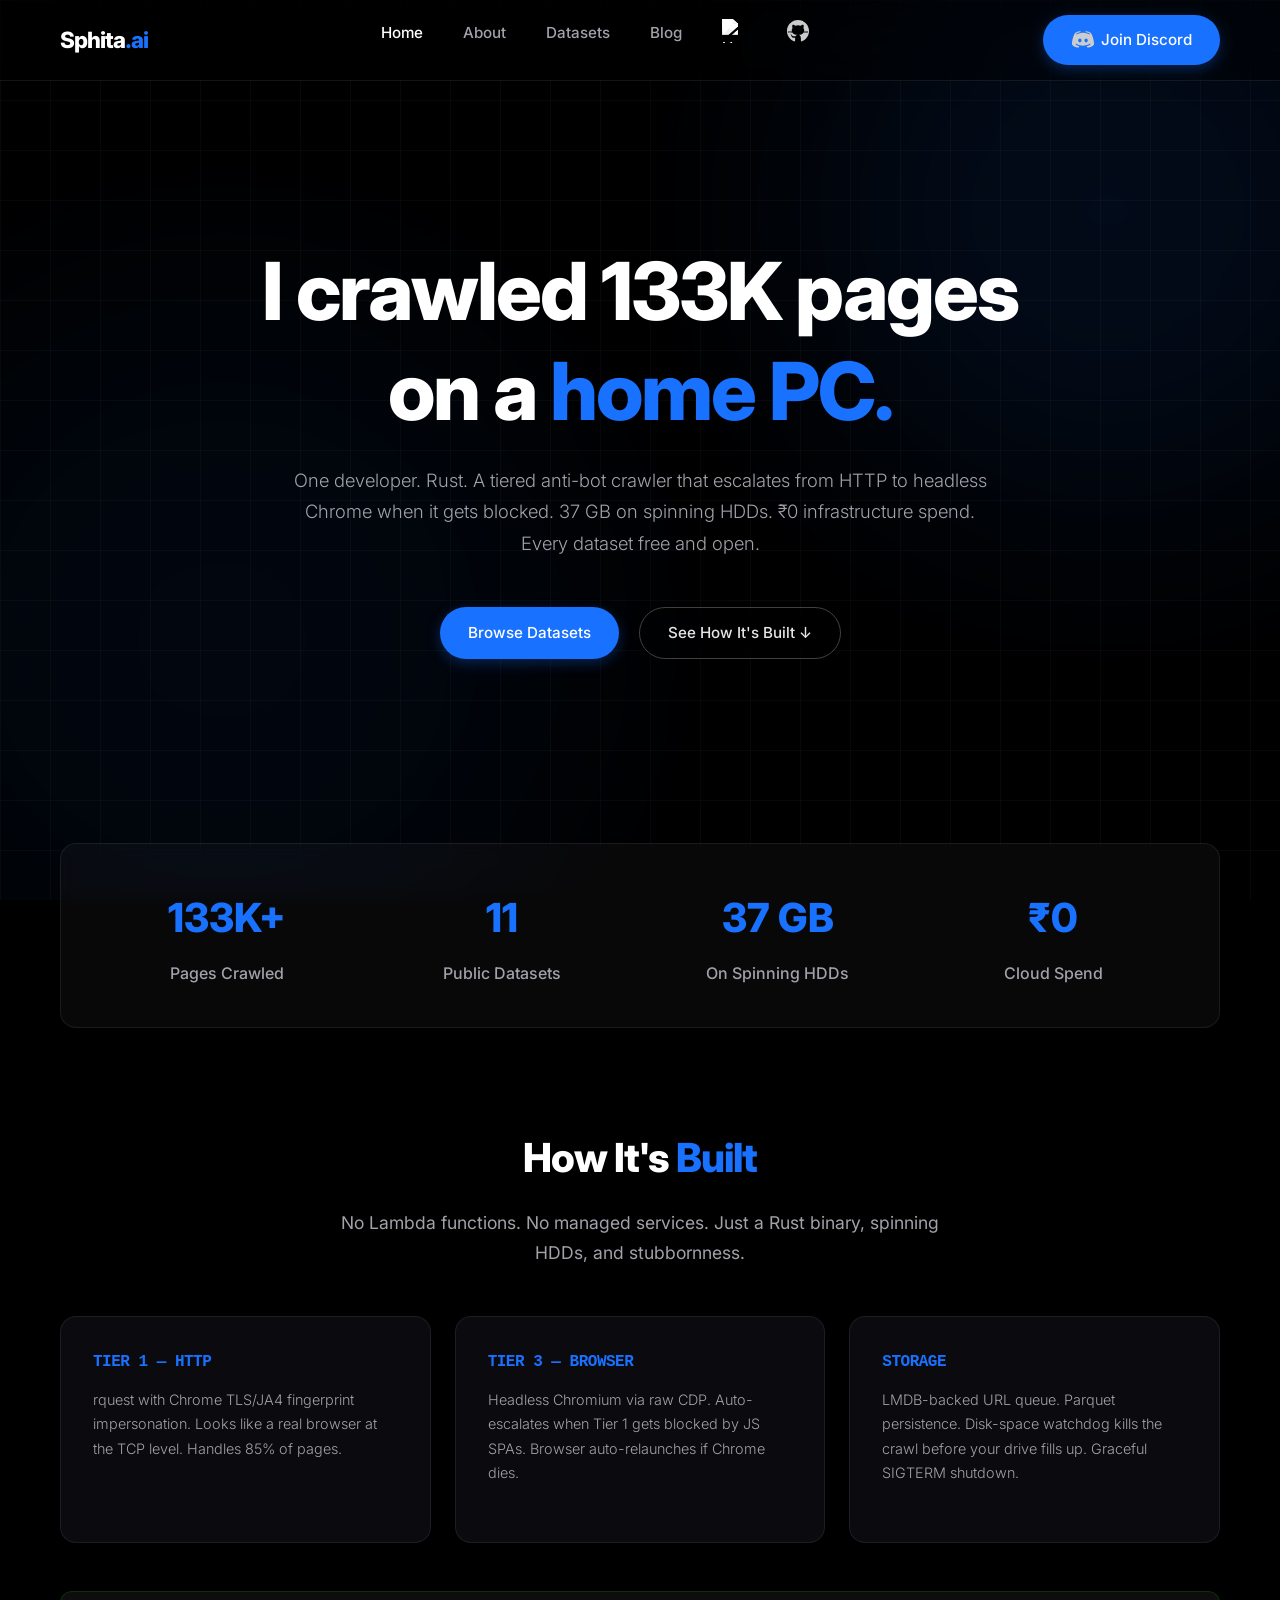
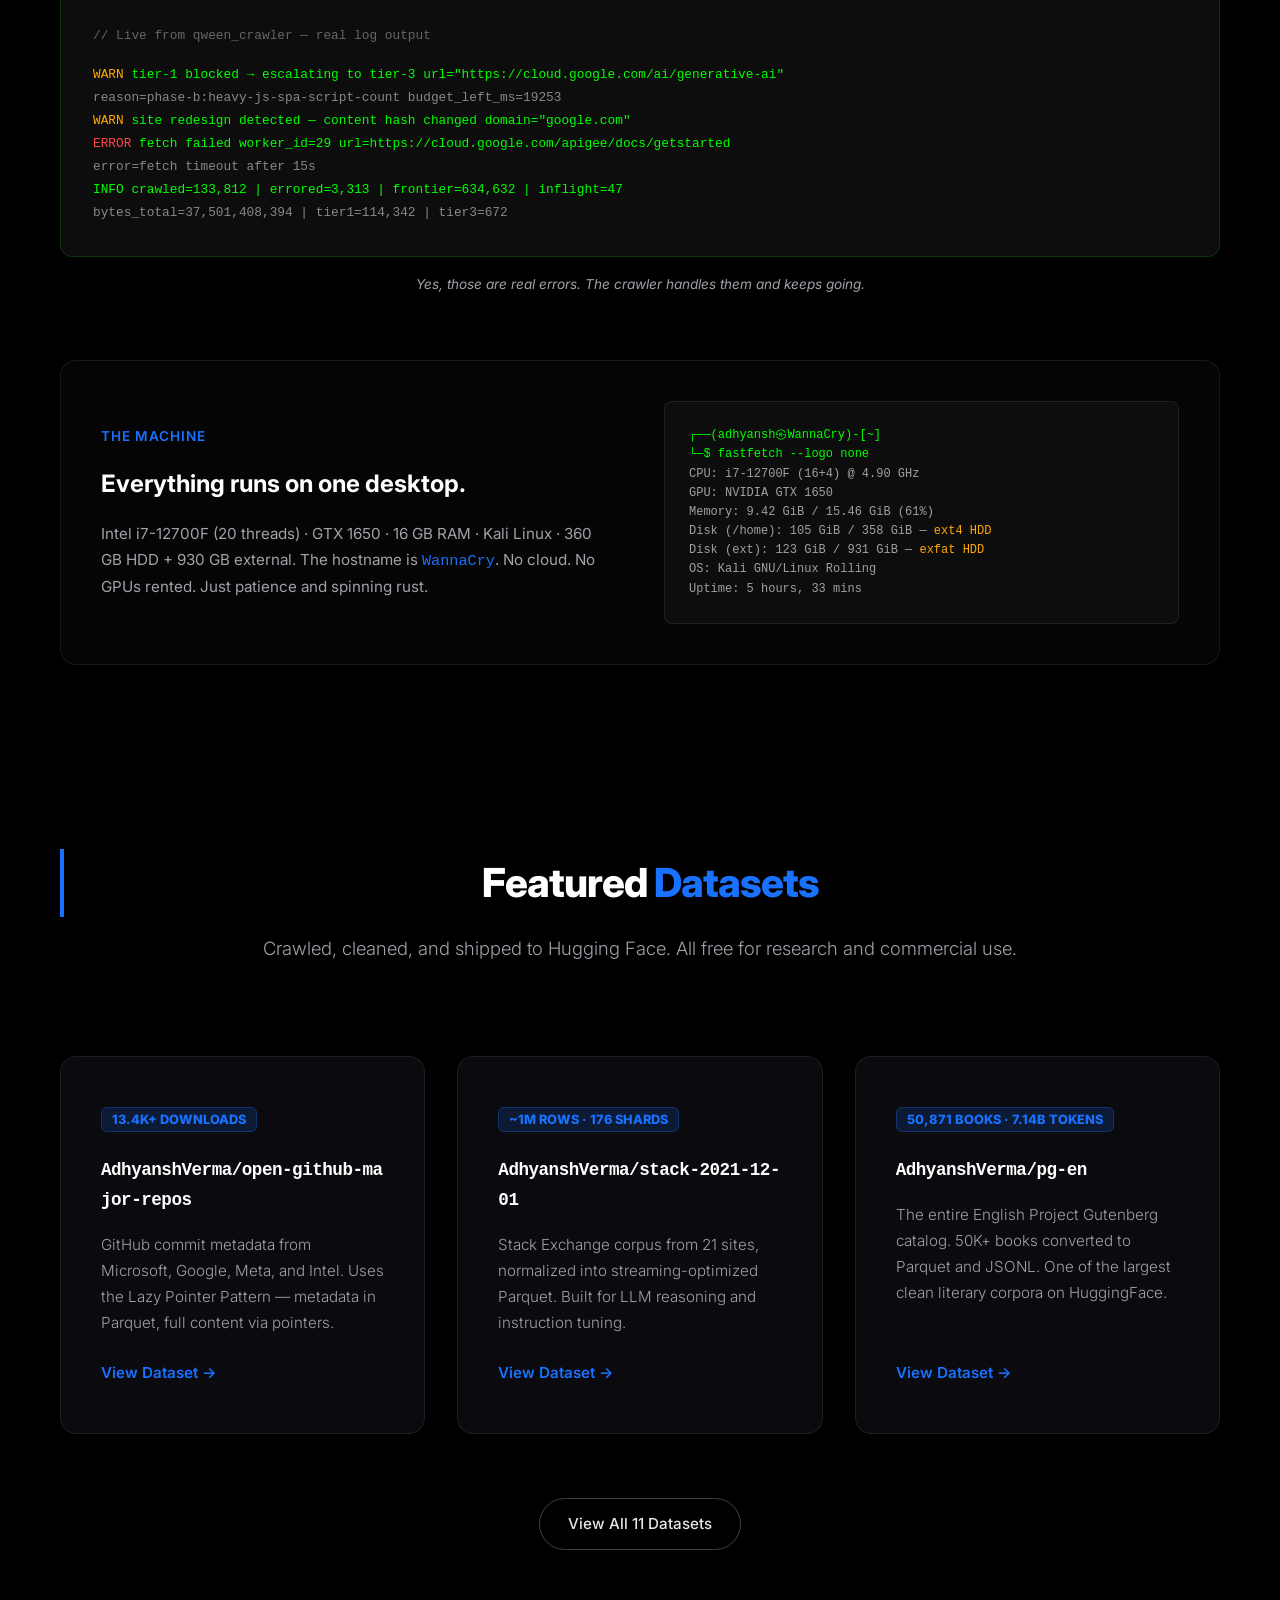
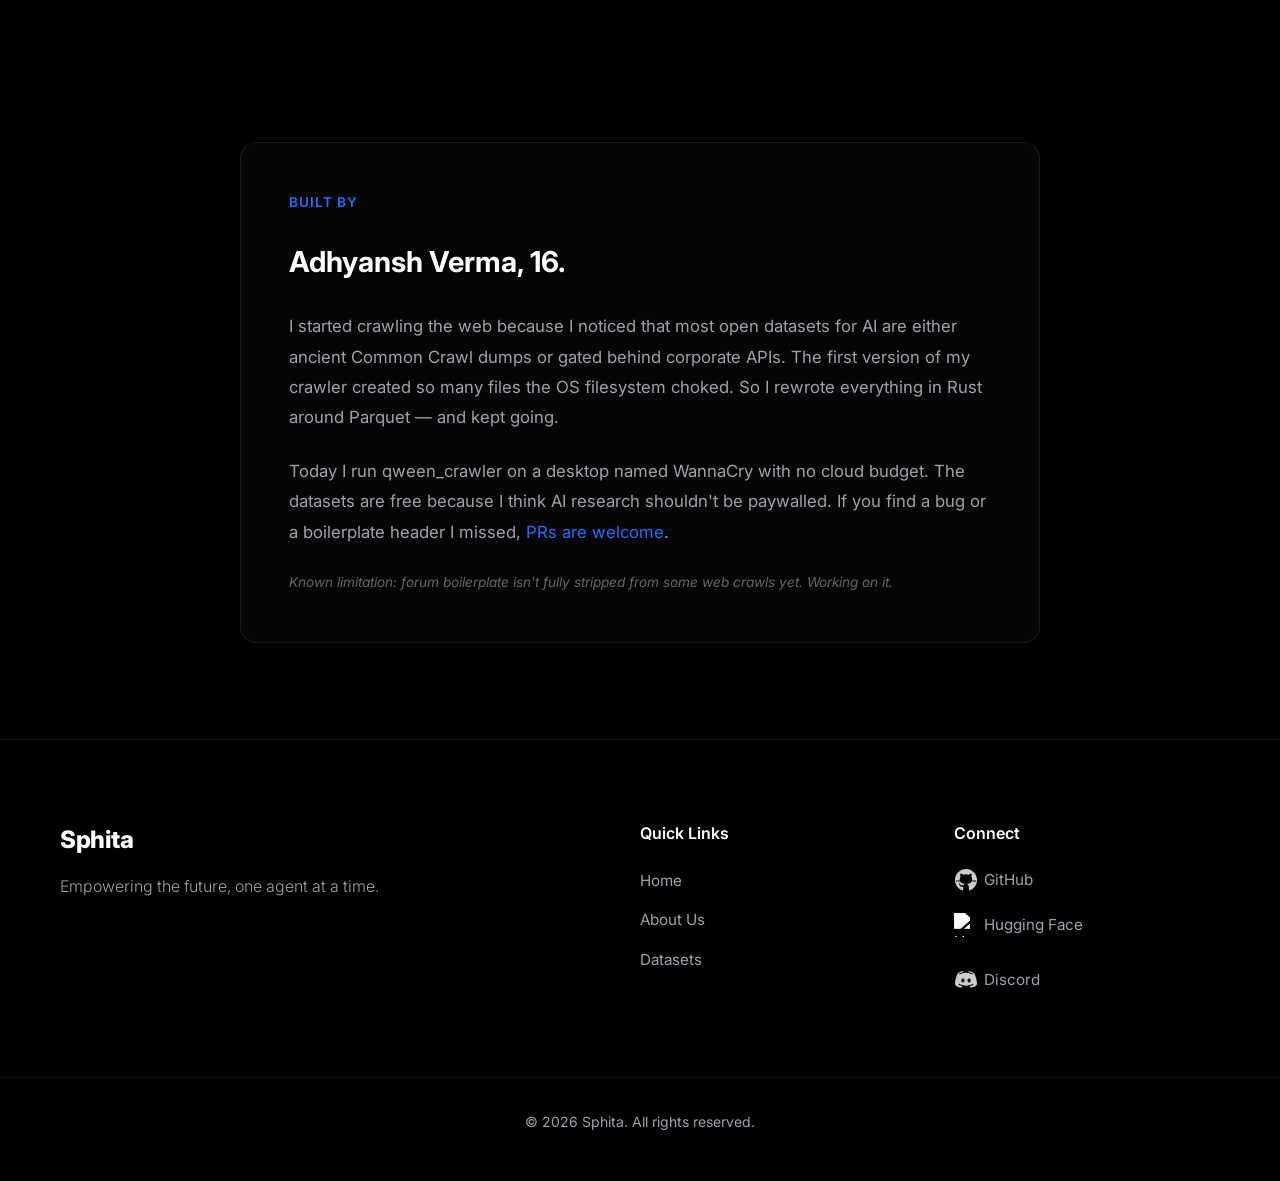
==== index.html @ 7bdb431b "feat: Complete homepage rewrite — kill AI template, add real pipeline data, founder story, and termi" ====
<!DOCTYPE html>
<html lang="en">
<head>
    <meta charset="UTF-8">
    <meta name="viewport" content="width=device-width, initial-scale=1.0">
    <meta name="description" content="Sphita AI - An open-first AI collective curating high-quality datasets and building autonomous agentic systems.">
    <meta name="keywords" content="AI, Artificial Intelligence, Datasets, Open Source, Hugging Face, Machine Learning, AI Agents">
    <meta name="author" content="Sphita">
    
    <!-- Open Graph for Discord/Social Media -->
    <meta property="og:title" content="Sphita - Develop. Collaborate. Thrive.">
    <meta property="og:description" content="Building robust datasets, advancing agentic models, and thriving through developer collaboration.">
    <meta property="og:type" content="website">
    <meta property="og:url" content="https://sphita.github.io/">
    <!-- Old OG Image removed -->

    <title>Sphita | Develop. Collaborate. Thrive.</title>
    
    <!-- Dynamic Favicon -->
    <link rel="icon" href="data:image/svg+xml,<svg xmlns='http://www.w3.org/2000/svg' viewBox='0 0 100 100'><circle cx='50' cy='50' r='50' fill='%231971ff'/></svg>">
    
    <link rel="stylesheet" href="assets/css/style.css">
    <!-- Google Fonts -->
    <link href="https://fonts.googleapis.com/css2?family=Inter:wght@300;400;500;600;800&display=swap" rel="stylesheet">

    <!-- Comprehensive SEO and Social Cards -->
    <meta property="og:site_name" content="Sphita">
    <meta property="og:image" content="https://huggingface.co/datasets/huggingface/brand-assets/resolve/main/hf-logo-pirate.png">
    <meta name="twitter:card" content="summary_large_image">
    <meta name="twitter:image" content="https://huggingface.co/datasets/huggingface/brand-assets/resolve/main/hf-logo-pirate.png">
    <meta name="google-site-verification" content="BLWjsZsz5TOhFQ-LtU9xe5u8YCHob4yf1ZEaJEGRjVI" />
    <!-- Schema.org JSON-LD -->
    <script type="application/ld+json">
    {
      "@context": "https://schema.org",
      "@type": "Organization",
      "name": "Sphita",
      "url": "https://sphita.github.io/",
      "logo": "https://huggingface.co/datasets/huggingface/brand-assets/resolve/main/hf-logo-pirate.png",
      "description": "An open-first AI collective curating high-quality datasets and building autonomous agentic systems.",
      "sameAs": [
        "https://github.com/sphita",
        "https://huggingface.co/sphita"
      ]
    }
    </script>
</head>
<body>
    <div class="bg-grid"></div>
    <div class="bg-elements">
        <div class="orb orb-1"></div>
        <div class="orb orb-2"></div>
    </div>
    
    <header class="navbar">
        <div class="container nav-container">
            <div class="logo">
                <a href="index.html">Sphita<span>.ai</span></a>
            </div>
            <nav>
                <ul class="nav-links">
                    <li><a href="index.html" class="active">Home</a></li>
                    <li><a href="about.html">About</a></li>
                    <li><a href="datasets.html">Datasets</a></li>
                    <li><a href="blogs.html">Blog</a></li>
                    <li><a href="https://huggingface.co/sphita" target="_blank" class="svg-link" title="Hugging Face"><img src="https://huggingface.co/datasets/huggingface/brand-assets/resolve/main/hf-logo-pirate.png" alt="Hugging Face" class="svg-icon icon-monochrome"></a></li>
                    <li><a href="https://github.com/sphita" target="_blank" class="svg-link" title="GitHub"><img src="assets/svgs/icons8-github.svg" alt="GitHub" class="svg-icon icon-invert"></a></li>
                </ul>
            </nav>
            <div class="nav-cta">
                <a href="https://discord.gg/mz2hBN3k8p" target="_blank" class="btn btn-primary svg-link"><img src="assets/svgs/icons8-discord.svg" alt="Discord" class="svg-icon icon-invert"> Join Discord</a>
            </div>
            <div class="mobile-menu-toggle" id="mobile-menu-toggle">
                &#9776;
            </div>
        </div>
    </header>

    <main>
        <!-- HERO — First Person, Real Claim -->
        <section class="hero">
            <div class="container hero-content">
                <h1 class="hero-title">I crawled 133K pages<br>on a <span>home PC.</span></h1>
                <p class="hero-subtitle">One developer. Rust. A tiered anti-bot crawler that escalates from HTTP to headless Chrome when it gets blocked. 37 GB on spinning HDDs. ₹0 infrastructure spend. Every dataset free and open.</p>
                <div class="hero-actions">
                    <a href="datasets.html" class="btn btn-primary">Browse Datasets</a>
                    <a href="#the-factory" class="btn btn-outline">See How It's Built ↓</a>
                </div>
            </div>
        </section>

        <!-- STATS BAR — Real, Asymmetric, Linked -->
        <section class="container" style="padding: 4rem 20px 0; position: relative; z-index: 2;">
            <div style="display: grid; grid-template-columns: repeat(auto-fit, minmax(180px, 1fr)); gap: 1.5rem; text-align: center; background: rgba(255,255,255,0.03); border: var(--glass-border); border-radius: 16px; padding: 2.5rem; backdrop-filter: blur(10px);">
                <div>
                    <h2 style="font-size: 2.5rem; color: var(--accent-blue); font-weight: 800; margin-bottom: 0.5rem;">133K+</h2>
                    <p style="color: var(--text-secondary); font-weight: 500;">Pages Crawled</p>
                </div>
                <a href="datasets.html" style="text-decoration: none;">
                    <h2 style="font-size: 2.5rem; color: var(--accent-blue); font-weight: 800; margin-bottom: 0.5rem;">11</h2>
                    <p style="color: var(--text-secondary); font-weight: 500;">Public Datasets</p>
                </a>
                <div>
                    <h2 style="font-size: 2.5rem; color: var(--accent-blue); font-weight: 800; margin-bottom: 0.5rem;">37 GB</h2>
                    <p style="color: var(--text-secondary); font-weight: 500;">On Spinning HDDs</p>
                </div>
                <div>
                    <h2 style="font-size: 2.5rem; color: var(--accent-blue); font-weight: 800; margin-bottom: 0.5rem;">₹0</h2>
                    <p style="color: var(--text-secondary); font-weight: 500;">Cloud Spend</p>
                </div>
            </div>
        </section>

        <!-- THE FACTORY — Pipeline Proof -->
        <section id="the-factory" class="container" style="padding: 6rem 20px 4rem; position: relative; z-index: 2;">
            <div style="text-align: center; margin-bottom: 3rem;">
                <h2 style="font-size: 2.5rem; font-weight: 800; letter-spacing: -1px;">How It's <span style="color: var(--accent-blue);">Built</span></h2>
                <p style="color: var(--text-secondary); font-size: 1.1rem; max-width: 600px; margin: 1rem auto 0;">No Lambda functions. No managed services. Just a Rust binary, spinning HDDs, and stubbornness.</p>
            </div>

            <!-- Architecture Cards -->
            <div style="display: grid; grid-template-columns: repeat(auto-fit, minmax(280px, 1fr)); gap: 1.5rem; margin-bottom: 3rem;">
                <div class="feature-card" style="padding: 2rem;">
                    <h3 style="color: var(--accent-blue); font-family: monospace; font-size: 1rem; margin-bottom: 0.75rem;">TIER 1 — HTTP</h3>
                    <p style="font-size: 0.9rem;">rquest with Chrome TLS/JA4 fingerprint impersonation. Looks like a real browser at the TCP level. Handles 85% of pages.</p>
                </div>
                <div class="feature-card" style="padding: 2rem;">
                    <h3 style="color: var(--accent-blue); font-family: monospace; font-size: 1rem; margin-bottom: 0.75rem;">TIER 3 — BROWSER</h3>
                    <p style="font-size: 0.9rem;">Headless Chromium via raw CDP. Auto-escalates when Tier 1 gets blocked by JS SPAs. Browser auto-relaunches if Chrome dies.</p>
                </div>
                <div class="feature-card" style="padding: 2rem;">
                    <h3 style="color: var(--accent-blue); font-family: monospace; font-size: 1rem; margin-bottom: 0.75rem;">STORAGE</h3>
                    <p style="font-size: 0.9rem;">LMDB-backed URL queue. Parquet persistence. Disk-space watchdog kills the crawl before your drive fills up. Graceful SIGTERM shutdown.</p>
                </div>
            </div>

            <!-- Real Terminal Output -->
            <div style="background: #0d0d0d; border: 1px solid rgba(0, 255, 0, 0.15); border-radius: 12px; padding: 2rem; font-family: 'Fira Code', monospace; font-size: 0.8rem; line-height: 1.8; overflow-x: auto; color: #00ff00;">
                <div style="color: #666; margin-bottom: 1rem;">// Live from qween_crawler — real log output</div>
                <div><span style="color: #ffaa00;">WARN</span>  tier-1 blocked → escalating to tier-3 url="https://cloud.google.com/ai/generative-ai"</div>
                <div style="color: #888;">       reason=phase-b:heavy-js-spa-script-count budget_left_ms=19253</div>
                <div><span style="color: #ffaa00;">WARN</span>  site redesign detected — content hash changed domain="google.com"</div>
                <div><span style="color: #ff4444;">ERROR</span> fetch failed worker_id=29 url=https://cloud.google.com/apigee/docs/getstarted</div>
                <div style="color: #888;">       error=fetch timeout after 15s</div>
                <div><span style="color: #00ff00;">INFO</span>  crawled=133,812 | errored=3,313 | frontier=634,632 | inflight=47</div>
                <div style="color: #888;">       bytes_total=37,501,408,394 | tier1=114,342 | tier3=672</div>
            </div>

            <p style="text-align: center; color: var(--text-secondary); font-size: 0.85rem; margin-top: 1rem; font-style: italic;">Yes, those are real errors. The crawler handles them and keeps going.</p>
        </section>

        <!-- THE MACHINE -->
        <section class="container" style="padding: 0 20px 4rem; position: relative; z-index: 2;">
            <div style="background: rgba(255,255,255,0.02); border: var(--glass-border); border-radius: 16px; padding: 2.5rem; display: grid; grid-template-columns: 1fr 1fr; gap: 3rem; align-items: center;">
                <div>
                    <p style="color: var(--accent-blue); font-weight: 600; font-size: 0.85rem; text-transform: uppercase; letter-spacing: 1px; margin-bottom: 1rem;">The Machine</p>
                    <h3 style="font-size: 1.5rem; margin-bottom: 1rem; font-weight: 700;">Everything runs on one desktop.</h3>
                    <p style="color: var(--text-secondary); font-size: 0.95rem; line-height: 1.7;">Intel i7-12700F (20 threads) · GTX 1650 · 16 GB RAM · Kali Linux · 360 GB HDD + 930 GB external. The hostname is <span style="color: var(--accent-blue); font-family: monospace;">WannaCry</span>. No cloud. No GPUs rented. Just patience and spinning rust.</p>
                </div>
                <div style="background: #0d0d0d; border: 1px solid rgba(255,255,255,0.08); border-radius: 8px; padding: 1.5rem; font-family: monospace; font-size: 0.75rem; line-height: 1.6; color: #a0a0a0;">
                    <div style="color: #00ff00;">┌──(adhyansh㉿WannaCry)-[~]</div>
                    <div style="color: #00ff00;">└─$ fastfetch --logo none</div>
                    <div>CPU: i7-12700F (16+4) @ 4.90 GHz</div>
                    <div>GPU: NVIDIA GTX 1650</div>
                    <div>Memory: 9.42 GiB / 15.46 GiB (61%)</div>
                    <div>Disk (/home): 105 GiB / 358 GiB — <span style="color: #ffaa00;">ext4 HDD</span></div>
                    <div>Disk (ext): 123 GiB / 931 GiB — <span style="color: #ffaa00;">exfat HDD</span></div>
                    <div>OS: Kali GNU/Linux Rolling</div>
                    <div>Uptime: 5 hours, 33 mins</div>
                </div>
            </div>
        </section>

        <!-- FEATURED DATASETS -->
        <section class="features container">
            <div class="text-block" style="max-width: 100%; margin-bottom: 2rem; grid-column: 1 / -1; text-align: center;">
                <h2 style="font-size: 2.5rem; font-weight: 800; letter-spacing: -1px; margin-bottom: 1rem;">Featured <span style="color: var(--accent-blue);">Datasets</span></h2>
                <p style="color: var(--text-secondary); font-size: 1.15rem;">Crawled, cleaned, and shipped to Hugging Face. All free for research and commercial use.</p>
            </div>
            
            <div class="feature-card">
                <div class="icon" style="margin-bottom: 1.5rem;">
                    <span style="background: rgba(25, 113, 255, 0.15); color: var(--accent-blue); padding: 4px 10px; border-radius: 6px; font-size: 0.8rem; font-weight: 800; border: 1px solid rgba(25, 113, 255, 0.3);">13.4K+ DOWNLOADS</span>
                </div>
                <h3 style="font-family: monospace; font-size: 1.1rem; word-break: break-all;">AdhyanshVerma/open-github-major-repos</h3>
                <p style="font-size: 0.95rem;">GitHub commit metadata from Microsoft, Google, Meta, and Intel. Uses the Lazy Pointer Pattern — metadata in Parquet, full content via pointers.</p>
                <a href="dataset.html?id=AdhyanshVerma/open-github-major-repos" class="card-link">View Dataset &rarr;</a>
            </div>
            
            <div class="feature-card">
                <div class="icon" style="margin-bottom: 1.5rem;">
                    <span style="background: rgba(25, 113, 255, 0.15); color: var(--accent-blue); padding: 4px 10px; border-radius: 6px; font-size: 0.8rem; font-weight: 800; border: 1px solid rgba(25, 113, 255, 0.3);">~1M ROWS · 176 SHARDS</span>
                </div>
                <h3 style="font-family: monospace; font-size: 1.1rem; word-break: break-all;">AdhyanshVerma/stack-2021-12-01</h3>
                <p style="font-size: 0.95rem;">Stack Exchange corpus from 21 sites, normalized into streaming-optimized Parquet. Built for LLM reasoning and instruction tuning.</p>
                <a href="dataset.html?id=AdhyanshVerma/stack-2021-12-01" class="card-link">View Dataset &rarr;</a>
            </div>
            
            <div class="feature-card">
                <div class="icon" style="margin-bottom: 1.5rem;">
                    <span style="background: rgba(25, 113, 255, 0.15); color: var(--accent-blue); padding: 4px 10px; border-radius: 6px; font-size: 0.8rem; font-weight: 800; border: 1px solid rgba(25, 113, 255, 0.3);">50,871 BOOKS · 7.14B TOKENS</span>
                </div>
                <h3 style="font-family: monospace; font-size: 1.1rem; word-break: break-all;">AdhyanshVerma/pg-en</h3>
                <p style="font-size: 0.95rem;">The entire English Project Gutenberg catalog. 50K+ books converted to Parquet and JSONL. One of the largest clean literary corpora on HuggingFace.</p>
                <a href="dataset.html?id=AdhyanshVerma/pg-en" class="card-link">View Dataset &rarr;</a>
            </div>
            
            <div style="grid-column: 1 / -1; text-align: center; margin-top: 2rem;">
                <a href="datasets.html" class="btn btn-outline">View All 11 Datasets</a>
            </div>
        </section>

        <!-- BUILT BY — The Founder -->
        <section class="container" style="padding: 4rem 20px 6rem; position: relative; z-index: 2;">
            <div style="background: rgba(255,255,255,0.02); border: var(--glass-border); border-radius: 16px; padding: 3rem; max-width: 800px; margin: 0 auto;">
                <p style="color: var(--accent-blue); font-weight: 600; font-size: 0.85rem; text-transform: uppercase; letter-spacing: 1px; margin-bottom: 1.5rem;">Built by</p>
                <h3 style="font-size: 1.8rem; margin-bottom: 1.5rem; font-weight: 700;">Adhyansh Verma, 16.</h3>
                <p style="color: var(--text-secondary); font-size: 1.05rem; line-height: 1.8; margin-bottom: 1.5rem;">I started crawling the web because I noticed that most open datasets for AI are either ancient Common Crawl dumps or gated behind corporate APIs. The first version of my crawler created so many files the OS filesystem choked. So I rewrote everything in Rust around Parquet — and kept going.</p>
                <p style="color: var(--text-secondary); font-size: 1.05rem; line-height: 1.8; margin-bottom: 1.5rem;">Today I run qween_crawler on a desktop named WannaCry with no cloud budget. The datasets are free because I think AI research shouldn't be paywalled. If you find a bug or a boilerplate header I missed, <a href="https://github.com/sphita" style="color: var(--accent-blue);">PRs are welcome</a>.</p>
                <p style="color: #666; font-size: 0.85rem; font-style: italic;">Known limitation: forum boilerplate isn't fully stripped from some web crawls yet. Working on it.</p>
            </div>
        </section>

    </main>

    <footer>
        <div class="container footer-content">
            <div class="footer-brand">
                <h3>Sphita</h3>
                <p>Empowering the future, one agent at a time.</p>
            </div>
            <div class="footer-links">
                <h4>Quick Links</h4>
                <ul>
                    <li><a href="index.html">Home</a></li>
                    <li><a href="about.html">About Us</a></li>
                    <li><a href="https://huggingface.co/sphita">Datasets</a></li>
                </ul>
            </div>
            <div class="footer-links">
                <h4>Connect</h4>
                <ul>
                    <li><a href="https://github.com/sphita" class="svg-link"><img src="assets/svgs/icons8-github.svg" alt="GitHub" class="svg-icon icon-invert"> GitHub</a></li>
                    <li><a href="https://huggingface.co/sphita" class="svg-link"><img src="https://huggingface.co/datasets/huggingface/brand-assets/resolve/main/hf-logo-pirate.png" alt="Hugging Face" class="svg-icon icon-monochrome"> Hugging Face</a></li>
                    <li><a href="https://discord.gg/mz2hBN3k8p" class="svg-link"><img src="assets/svgs/icons8-discord.svg" alt="Discord" class="svg-icon icon-invert"> Discord</a></li>
                </ul>
            </div>
        </div>
        <div class="footer-bottom">
            <p>&copy; <span id="year">2026</span> Sphita. All rights reserved.</p>
        </div>
    </footer>

    <script src="assets/js/script.js"></script>
</body>
</html>
---- assets/css/style.css ----
:root {
    --bg-dark: #000000;
    --bg-card: #0a0a0f;
    --bg-glass: rgba(255, 255, 255, 0.02);
    --bg-glass-hover: rgba(255, 255, 255, 0.05);
    --text-primary: #ffffff;
    --text-secondary: #a1a1aa;
    --accent-blue: #1971ff;
    --border-color: rgba(255, 255, 255, 0.06);
    --glass-border: 1px solid rgba(255, 255, 255, 0.08);
}

* {
    margin: 0;
    padding: 0;
    box-sizing: border-box;
}

html {
    scroll-behavior: smooth;
}

body {
    font-family: 'Inter', -apple-system, sans-serif;
    background-color: var(--bg-dark);
    color: var(--text-primary);
    line-height: 1.7;
    overflow-x: hidden;
    -webkit-font-smoothing: antialiased;
}

a {
    text-decoration: none;
    color: inherit;
}

ul {
    list-style: none;
}

.container {
    max-width: 1200px;
    margin: 0 auto;
    padding: 0 20px;
}

/* Ambient Background Effects */
.bg-grid {
    position: fixed;
    top: 0;
    left: 0;
    width: 100vw;
    height: 100vh;
    z-index: -2;
    background-image: 
        linear-gradient(rgba(255, 255, 255, 0.03) 1px, transparent 1px),
        linear-gradient(90deg, rgba(255, 255, 255, 0.03) 1px, transparent 1px);
    background-size: 50px 50px;
    pointer-events: none;
}

.bg-elements {
    position: fixed;
    top: 0;
    left: 0;
    width: 100vw;
    height: 100vh;
    z-index: -1;
    overflow: hidden;
    pointer-events: none;
}

.orb {
    position: absolute;
    border-radius: 50%;
    filter: blur(120px);
    opacity: 0.4;
    animation: float 10s ease-in-out infinite alternate;
}

/* Asymmetric Orbs */
.orb-1 {
    top: -10%;
    right: -10%;
    width: 600px;
    height: 600px;
    background: rgba(25, 113, 255, 0.25);
}

.orb-2 {
    bottom: -10%;
    left: -10%;
    width: 700px;
    height: 700px;
    background: rgba(25, 113, 255, 0.15);
    animation-delay: -5s;
}

@keyframes float {
    0% { transform: translate(0, 0); }
    100% { transform: translate(40px, 60px); }
}

/* Navbar - Glassmorphism */
.navbar {
    border-bottom: var(--glass-border);
    background: rgba(0, 0, 0, 0.4);
    backdrop-filter: blur(24px);
    -webkit-backdrop-filter: blur(24px);
    position: sticky;
    top: 0;
    z-index: 100;
    transition: all 0.3s ease;
}

.nav-container {
    display: flex;
    justify-content: space-between;
    align-items: center;
    height: 80px;
}

.logo a {
    font-size: 1.4rem;
    font-weight: 800;
    letter-spacing: -1px;
}

.logo span {
    color: var(--accent-blue);
}

.nav-links {
    display: flex;
    gap: 2.5rem;
}

.nav-links a {
    font-size: 0.95rem;
    color: var(--text-secondary);
    transition: color 0.2s ease;
    font-weight: 500;
}

.nav-links a:hover, .nav-links a.active {
    color: var(--text-primary);
}

.mobile-menu-toggle {
    display: none;
    font-size: 1.5rem;
    cursor: pointer;
}

/* Buttons */
.btn {
    display: inline-flex;
    align-items: center;
    justify-content: center;
    padding: 0.75rem 1.75rem;
    border-radius: 999px; /* Pill shape */
    font-weight: 500;
    font-size: 0.95rem;
    transition: all 0.3s cubic-bezier(0.4, 0, 0.2, 1);
    cursor: pointer;
}

.btn-sm {
    padding: 0.5rem 1.25rem;
    font-size: 0.85rem;
}

.btn-primary {
    background: var(--accent-blue);
    color: white;
    border: none;
    box-shadow: 0 4px 14px 0 rgba(25, 113, 255, 0.3);
}

.btn-primary:hover {
    transform: translateY(-2px);
    box-shadow: 0 6px 20px 0 rgba(25, 113, 255, 0.5);
}

.btn-outline {
    background: transparent;
    border: 1px solid rgba(255, 255, 255, 0.25); /* More visible border */
    color: rgba(255, 255, 255, 0.9);
    backdrop-filter: blur(10px);
}

.btn-outline:hover {
    background: rgba(255, 255, 255, 0.08);
    border-color: rgba(255, 255, 255, 0.4);
    color: #ffffff;
}

/* Hero Section */
.hero {
    position: relative;
    padding: 160px 0 120px;
    text-align: center;
    z-index: 2;
}

.hero-content {
    max-width: 850px;
    margin: 0 auto;
}

.hero-title {
    font-size: 5rem;
    font-weight: 800;
    line-height: 1.25; /* Loosened line height */
    margin-bottom: 1.5rem;
    letter-spacing: -2px;
}

.hero-title span {
    color: var(--accent-blue);
}

.hero-subtitle {
    font-size: 1.15rem; /* Dropped size slightly */
    color: var(--text-secondary);
    margin-bottom: 3rem;
    max-width: 700px; /* Widened slightly */
    margin-left: auto;
    margin-right: auto;
    font-weight: 300;
}

.hero-actions {
    display: flex;
    justify-content: center;
    gap: 1.25rem;
}

/* Features - Glass Cards */
.features {
    display: grid;
    grid-template-columns: repeat(auto-fit, minmax(320px, 1fr));
    gap: 2rem;
    padding: 4rem 20px 8rem 20px;
    position: relative;
    z-index: 2;
}

.feature-card {
    background: var(--bg-card); /* Slightly lighter than page bg */
    border: var(--glass-border);
    backdrop-filter: blur(20px);
    -webkit-backdrop-filter: blur(20px);
    border-radius: 16px;
    padding: 3rem 2.5rem;
    display: flex;
    flex-direction: column;
    transition: transform 0.3s ease, border-color 0.3s ease, box-shadow 0.3s ease;
}

.feature-card:hover {
    transform: translateY(-8px);
    border-color: rgba(25, 113, 255, 0.5);
    box-shadow: 0 12px 40px rgba(25, 113, 255, 0.15); /* Brighten on hover */
}

.feature-icon {
    width: 48px;
    height: 48px;
    margin-bottom: 1.5rem; /* Re-added margin here since it's the container */
    transition: transform 0.4s cubic-bezier(0.34, 1.56, 0.64, 1), filter 0.4s ease;
}

.feature-card:hover .feature-icon:not(.lock-open):not(.lock-closed) {
    transform: scale(1.15) translateY(-5px);
    filter: drop-shadow(0 4px 12px rgba(25, 113, 255, 0.6));
}

.feature-card h3 {
    font-size: 1.35rem;
    margin-bottom: 1rem;
    font-weight: 600;
    letter-spacing: -0.5px;
}

.feature-card p {
    color: var(--text-secondary);
    font-size: 1rem;
    font-weight: 300;
    flex-grow: 1; /* Pushes card-link down */
    margin-bottom: 1.5rem;
}

.card-link {
    color: var(--accent-blue);
    font-weight: 600;
    font-size: 0.95rem;
    display: inline-flex;
    align-items: center;
    transition: color 0.2s ease, transform 0.2s ease;
    align-self: flex-start;
}

.card-link:hover {
    color: #ffffff;
    transform: translateX(4px);
}

/* Page Content (About) */
.page-content {
    padding: 120px 0 80px;
    position: relative;
    z-index: 2;
}

.page-title {
    font-size: 4rem;
    margin-bottom: 2.5rem;
    font-weight: 800;
    letter-spacing: -1.5px;
}

.page-title span {
    color: var(--accent-blue);
}

.text-block {
    max-width: 800px;
}

.text-block h2 {
    border-left: 4px solid var(--accent-blue);
    padding-left: 1rem;
    margin: 3.5rem 0 1.5rem;
    font-size: 1.75rem;
    font-weight: 600;
    letter-spacing: -0.5px;
}

.text-block p {
    color: var(--text-secondary);
    margin-bottom: 1.75rem;
    font-size: 1.15rem;
    font-weight: 300;
}

.leadership-card {
    background: var(--bg-card);
    border: var(--glass-border);
    backdrop-filter: blur(20px);
    -webkit-backdrop-filter: blur(20px);
    border-radius: 16px;
    padding: 2.5rem;
    margin-top: 2.5rem;
    display: grid;
    grid-template-columns: 80px 1fr;
    gap: 2rem;
    align-items: start;
    width: 100%;
}

.avatar-initials {
    width: 80px;
    height: 80px;
    border-radius: 50%;
    background: linear-gradient(135deg, var(--accent-blue), #8b5cf6);
    display: flex;
    align-items: center;
    justify-content: center;
    font-size: 2rem;
    font-weight: 800;
    color: white;
    box-shadow: 0 8px 24px rgba(25, 113, 255, 0.4);
}

.leadership-bio h3 {
    font-size: 1.75rem;
    margin-bottom: 0.25rem;
    font-weight: 600;
    letter-spacing: -0.5px;
}

.leadership-bio .role-title {
    color: var(--accent-blue);
    font-weight: 500;
    font-size: 1rem;
    margin-bottom: 1.5rem;
}

.social-links {
    margin-top: 1.5rem;
    display: flex;
    gap: 1rem;
    flex-wrap: wrap;
}

/* Footer */
footer {
    border-top: var(--glass-border);
    padding: 5rem 0 3rem;
    background: rgba(0, 0, 0, 0.4);
    backdrop-filter: blur(20px);
    position: relative;
    z-index: 2;
}

.footer-content {
    display: grid;
    grid-template-columns: 2fr 1fr 1fr;
    gap: 3rem;
    margin-bottom: 4rem;
}

.footer-brand h3 {
    font-size: 1.5rem;
    font-weight: 800;
    letter-spacing: -0.5px;
}

.footer-brand p {
    color: var(--text-secondary);
    margin-top: 0.75rem;
    font-weight: 300;
}

.footer-links h4 {
    margin-bottom: 1.25rem;
    font-weight: 600;
}

.footer-links ul li {
    margin-bottom: 0.75rem;
}

.footer-links a {
    color: var(--text-secondary);
    transition: color 0.2s ease;
    font-size: 0.95rem;
}

.footer-links a:hover {
    color: var(--text-primary);
}

.footer-bottom {
    text-align: center;
    color: var(--text-secondary);
    font-size: 0.875rem;
    padding-top: 2rem;
    border-top: var(--glass-border);
}

/* Responsive */
@media (max-width: 768px) {
    .nav-links, .nav-cta {
        display: none;
    }
    .mobile-menu-toggle {
        display: block;
    }
    .hero-title {
        font-size: 3.5rem;
    }
    .hero-actions {
        flex-direction: column;
        padding: 0 20px;
    }
    .btn {
        width: 100%;
    }
    .leadership-card {
        grid-template-columns: 1fr;
        text-align: center;
    }
    .avatar-initials {
        margin: 0 auto;
    }
    .social-links {
        justify-content: center;
    }
    .footer-content {
        grid-template-columns: 1fr;
    }
    .nav-links.active {
        display: flex;
        flex-direction: column;
        position: absolute;
        top: 80px;
        left: 0;
        width: 100%;
        background: rgba(0, 0, 0, 0.95);
        backdrop-filter: blur(24px);
        padding: 2rem;
        border-bottom: var(--glass-border);
    }
}

/* SVG Animations (From svg-animations SKILL) */
.svg-link {
    display: inline-flex;
    align-items: center;
    gap: 6px;
}

.svg-icon {
    width: 24px;
    height: 24px;
    transition: transform 0.3s cubic-bezier(0.42, 0, 0.58, 1);
}

.icon-invert {
    filter: invert(0.8);
}

/* Turn colored icons monochrome */
.icon-monochrome {
    filter: grayscale(1) brightness(1.5) contrast(1.2);
}

.svg-link:hover .svg-icon {
    animation: svg-pulse 1.5s ease-in-out infinite;
}

@keyframes svg-pulse {
    0%, 100% { 
        transform: scale(1); 
        filter: drop-shadow(0 0 2px rgba(25, 113, 255, 0.4)); 
    }
    50% { 
        transform: scale(1.15); 
        filter: drop-shadow(0 0 8px rgba(25, 113, 255, 0.8)); 
    }
}
.icon-invert.svg-link:hover .svg-icon,
.svg-link:hover .icon-invert {
    animation: svg-pulse-invert 1.5s ease-in-out infinite;
}

@keyframes svg-pulse-invert {
    0%, 100% { 
        transform: scale(1); 
        filter: invert(0.8) drop-shadow(0 0 2px rgba(25, 113, 255, 0.4)); 
    }
    50% { 
        transform: scale(1.15); 
        filter: invert(0.8) drop-shadow(0 0 8px rgba(25, 113, 255, 0.8)); 
    }
}
.icon-monochrome.svg-link:hover .svg-icon,
.svg-link:hover .icon-monochrome {
    animation: svg-pulse-monochrome 1.5s ease-in-out infinite;
}

@keyframes svg-pulse-monochrome {
    0%, 100% { 
        transform: scale(1); 
        filter: grayscale(1) brightness(1.5) contrast(1.2) drop-shadow(0 0 2px rgba(25, 113, 255, 0.4)); 
    }
    50% { 
        transform: scale(1.15); 
        filter: grayscale(1) brightness(1.5) contrast(1.2) drop-shadow(0 0 8px rgba(25, 113, 255, 0.8)); 
    }
}

/* Dataset Page specific styles */
.dataset-card {
    padding: 2rem;
}
.dataset-card h3 {
    font-size: 1.25rem;
    margin-bottom: 0.5rem;
}
.dataset-stats {
    display: flex;
    gap: 1rem;
    margin-bottom: 1rem;
    font-size: 0.85rem;
    color: var(--accent-blue);
    font-weight: 600;
}
.dataset-stats span {
    display: inline-flex;
    align-items: center;
    gap: 4px;
}
.dataset-card .card-link {
    margin-top: 1rem;
}

/* Blog Specific Styles */
.blog-card {
    padding: 2rem;
}
.blog-date {
    color: var(--accent-blue);
    font-size: 0.85rem;
    font-weight: 600;
    margin-bottom: 0.5rem;
    display: block;
}
.blog-title {
    font-size: 1.5rem;
    margin-bottom: 1rem;
    letter-spacing: -0.5px;
}

/* Markdown Prose Styling */
.prose {
    max-width: 800px;
    margin: 0 auto;
    color: var(--text-secondary);
    font-size: 1.15rem;
    line-height: 1.8;
}
.prose h1, .prose h2, .prose h3 {
    color: var(--text-primary);
    margin-top: 2.5rem;
    margin-bottom: 1rem;
    font-weight: 600;
    letter-spacing: -0.5px;
}
.prose h1 { font-size: 2.25rem; }
.prose h2 { font-size: 1.75rem; border-bottom: 1px solid var(--border-color); padding-bottom: 0.5rem;}
.prose h3 { font-size: 1.35rem; }
.prose p {
    margin-bottom: 1.5rem;
}
.prose a {
    color: var(--accent-blue);
    text-decoration: none;
    transition: color 0.2s;
}
.prose a:hover {
    text-decoration: underline;
    color: #fff;
}
.prose ul, .prose ol {
    margin-bottom: 1.5rem;
    padding-left: 1.5rem;
}
.prose li {
    margin-bottom: 0.5rem;
}
.prose code {
    background: rgba(255, 255, 255, 0.1);
    padding: 0.2rem 0.4rem;
    border-radius: 4px;
    font-family: monospace;
    font-size: 0.9em;
}
.prose pre {
    background: #0a0a0f;
    padding: 1.5rem;
    border-radius: 12px;
    overflow-x: auto;
    margin-bottom: 1.5rem;
    border: var(--glass-border);
}
.prose pre code {
    background: transparent;
    padding: 0;
    border-radius: 0;
}
.prose blockquote {
    border-left: 4px solid var(--accent-blue);
    padding-left: 1.5rem;
    margin-left: 0;
    margin-right: 0;
    font-style: italic;
    color: var(--text-primary);
}

/* Premium Markdown Rendering for Datasets and Blogs */
.prose {
    font-size: 1.05rem;
    line-height: 1.7;
    color: #e2e8f0;
}
.prose h1, .prose h2, .prose h3 {
    margin-top: 2.5rem;
    margin-bottom: 1rem;
    color: #ffffff;
    font-weight: 700;
}
.prose h1 { font-size: 2.2rem; }
.prose h2 { font-size: 1.8rem; border-bottom: 1px solid rgba(255,255,255,0.1); padding-bottom: 0.5rem; }
.prose h3 { font-size: 1.4rem; }
.prose p { margin-bottom: 1.25rem; }
.prose a { color: var(--accent-blue); text-decoration: none; transition: 0.2s; }
.prose a:hover { text-decoration: underline; text-shadow: 0 0 8px rgba(25, 113, 255, 0.4); }
.prose ul, .prose ol { margin-bottom: 1.5rem; padding-left: 1.5rem; }
.prose li { margin-bottom: 0.5rem; }
.prose pre {
    background: rgba(0,0,0,0.6);
    padding: 1.25rem;
    border-radius: 8px;
    overflow-x: auto;
    border: 1px solid rgba(255,255,255,0.1);
    margin: 1.5rem 0;
}
.prose code {
    font-family: 'Courier New', Courier, monospace;
    background: rgba(255,255,255,0.1);
    padding: 3px 6px;
    border-radius: 4px;
    font-size: 0.9em;
}
.prose pre code { background: none; padding: 0; font-size: 0.85em; }
.prose table {
    width: 100%;
    border-collapse: collapse;
    margin: 2rem 0;
    font-size: 0.95rem;
}
.prose th, .prose td {
    border: 1px solid rgba(255,255,255,0.1);
    padding: 1rem;
    text-align: left;
}
.prose th { background: rgba(255,255,255,0.05); font-weight: 600; color: #fff; }
.prose blockquote {
    border-left: 4px solid var(--accent-blue);
    padding-left: 1rem;
    color: #94a3b8;
    font-style: italic;
    margin: 1.5rem 0;
    background: rgba(255,255,255,0.02);
    padding: 1rem;
    border-radius: 0 8px 8px 0;
}
.prose img {
    max-width: 100%;
    border-radius: 8px;
    border: 1px solid rgba(255,255,255,0.1);
}
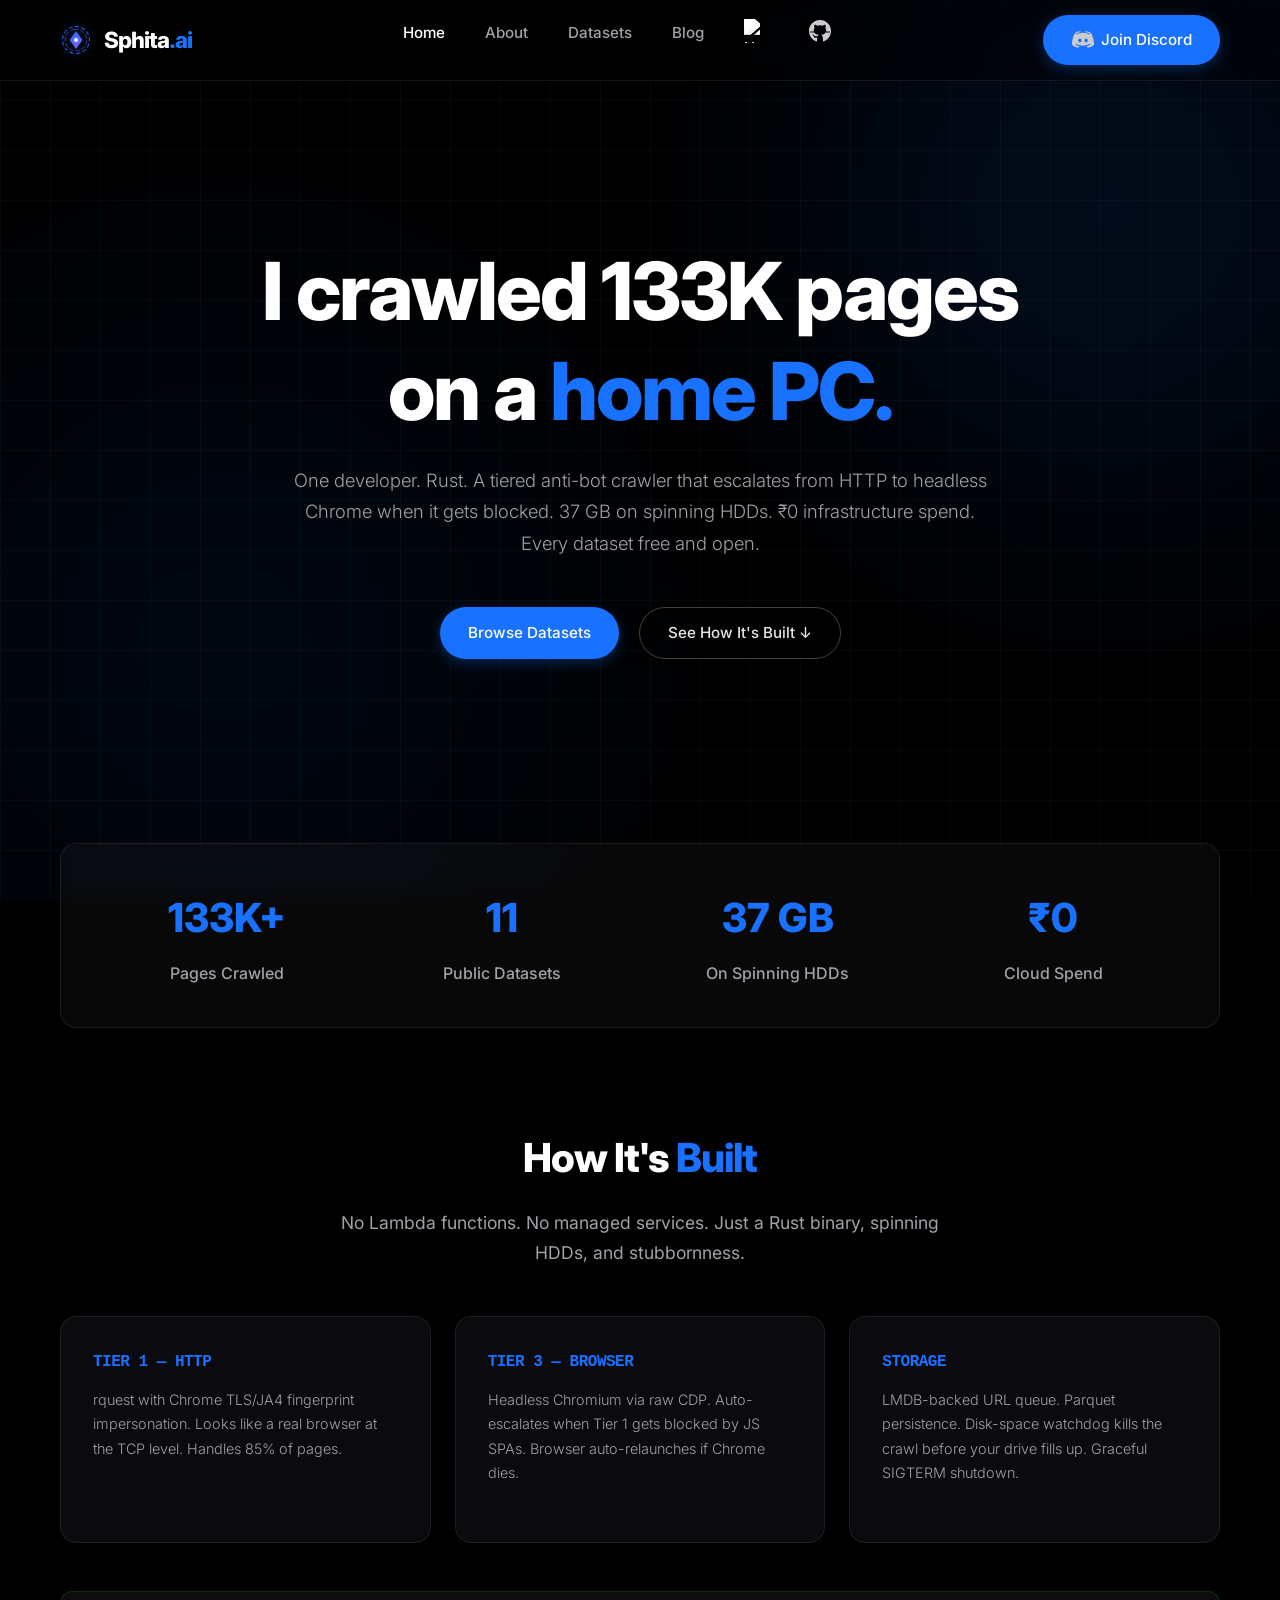
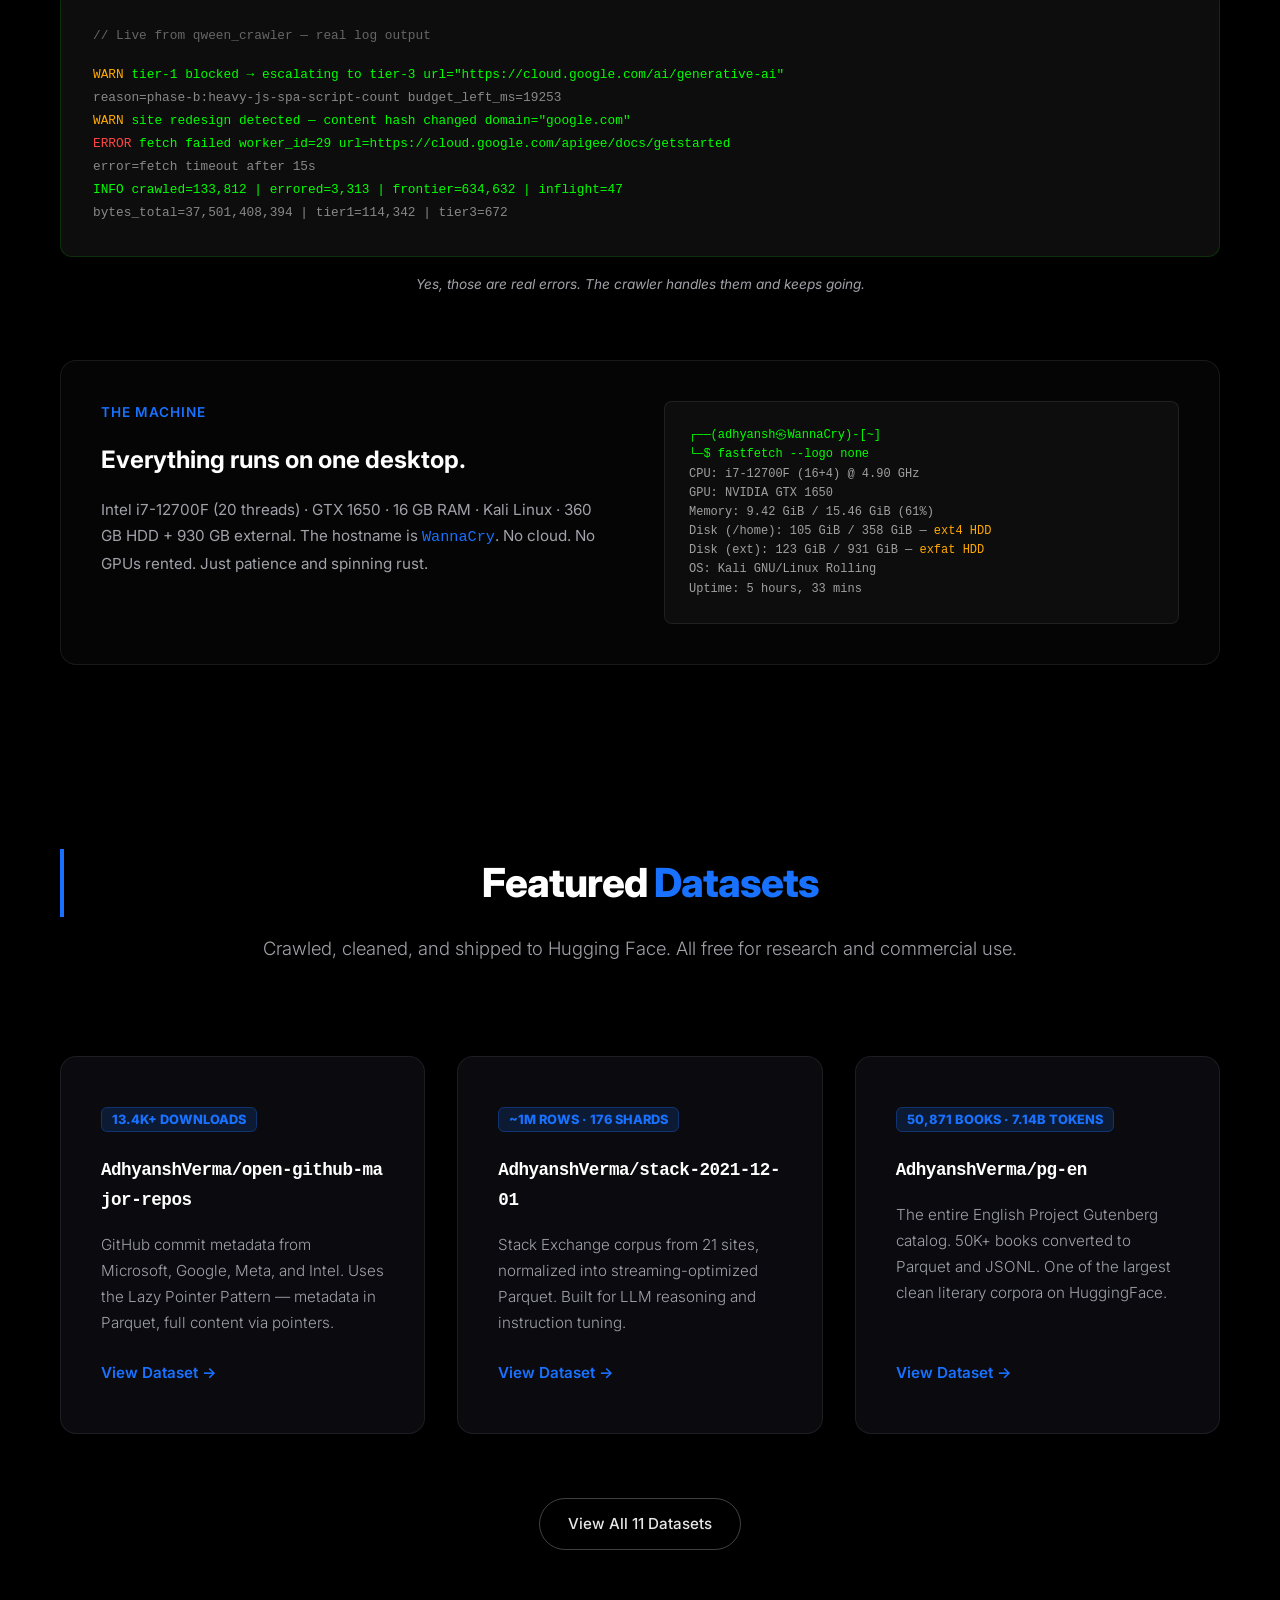
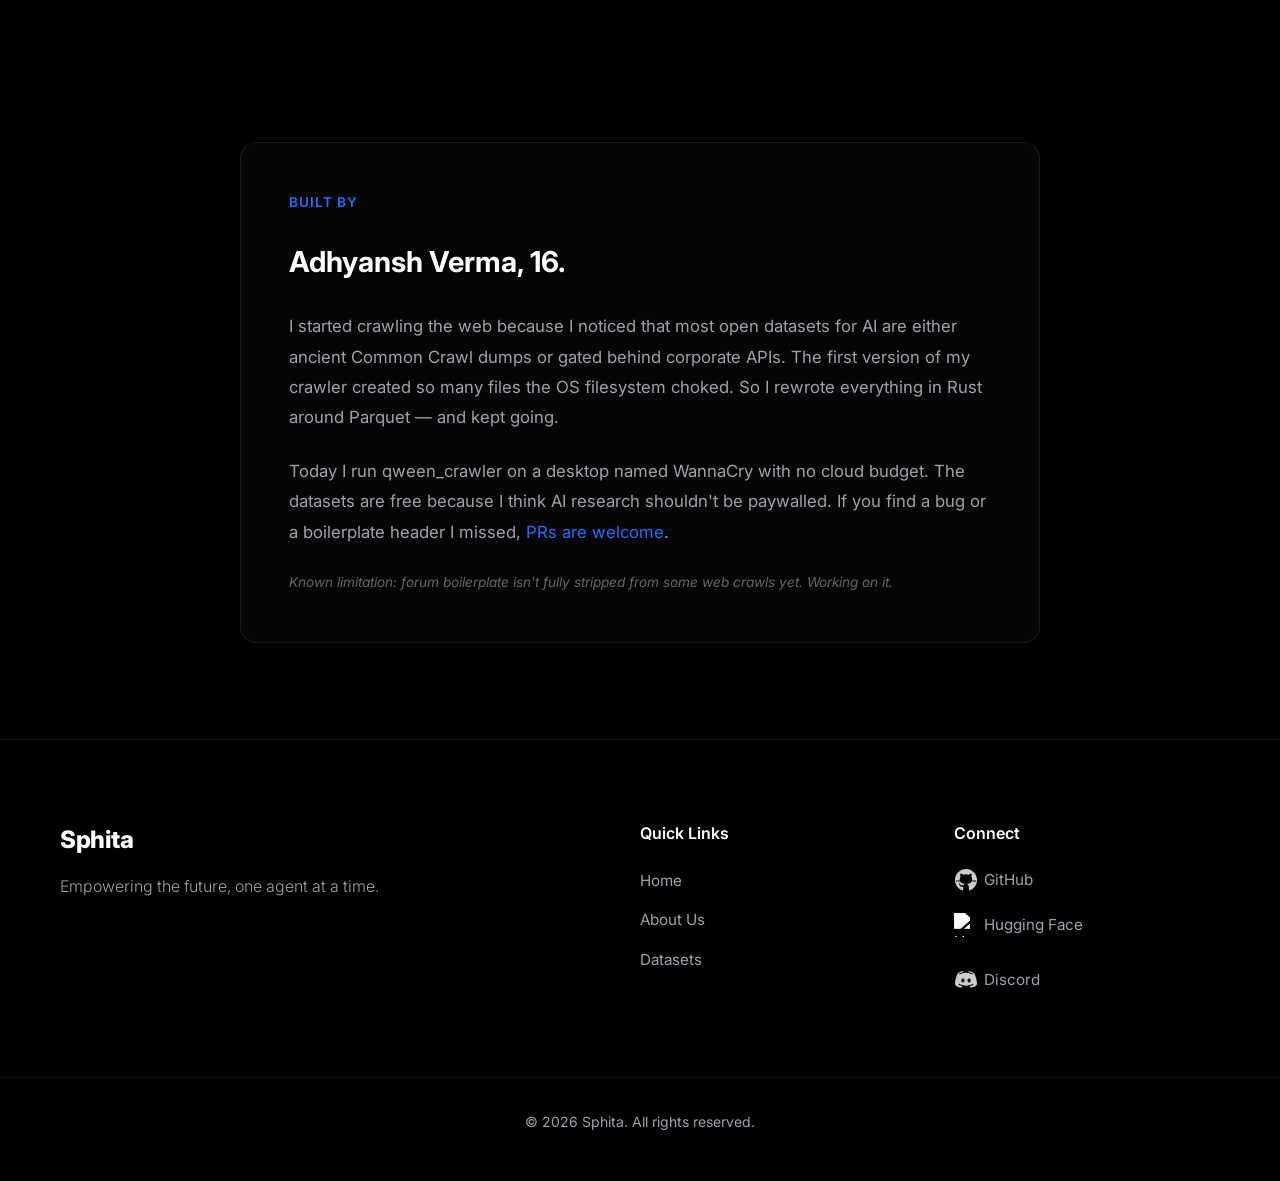
==== commit 0a262a43: "feat: Add custom animated SVG logo, update UI styling, and publish Qween Crawler architecture blog p" ====
--- a/index.html
+++ b/index.html
@@ -17,7 +17,7 @@
     <title>Sphita | Develop. Collaborate. Thrive.</title>
     
     <!-- Dynamic Favicon -->
-    <link rel="icon" href="data:image/svg+xml,<svg xmlns='http://www.w3.org/2000/svg' viewBox='0 0 100 100'><circle cx='50' cy='50' r='50' fill='%231971ff'/></svg>">
+    <link rel="icon" href="assets/svgs/sphita-logo.svg">
     
     <link rel="stylesheet" href="assets/css/style.css">
     <!-- Google Fonts -->
@@ -55,7 +55,7 @@
     <header class="navbar">
         <div class="container nav-container">
             <div class="logo">
-                <a href="index.html">Sphita<span>.ai</span></a>
+                <a href="index.html"><img src="assets/svgs/sphita-logo.svg" alt="Sphita Logo" class="site-logo">Sphita<span>.ai</span></a>
             </div>
             <nav>
                 <ul class="nav-links">
@@ -151,7 +151,7 @@
 
         <!-- THE MACHINE -->
         <section class="container" style="padding: 0 20px 4rem; position: relative; z-index: 2;">
-            <div style="background: rgba(255,255,255,0.02); border: var(--glass-border); border-radius: 16px; padding: 2.5rem; display: grid; grid-template-columns: 1fr 1fr; gap: 3rem; align-items: center;">
+            <div style="background: rgba(255,255,255,0.02); border: var(--glass-border); border-radius: 16px; padding: 2.5rem; display: grid; grid-template-columns: 1fr 1fr; gap: 3rem;" class="machine-grid align-items: center;">
                 <div>
                     <p style="color: var(--accent-blue); font-weight: 600; font-size: 0.85rem; text-transform: uppercase; letter-spacing: 1px; margin-bottom: 1rem;">The Machine</p>
                     <h3 style="font-size: 1.5rem; margin-bottom: 1rem; font-weight: 700;">Everything runs on one desktop.</h3>
--- a/assets/css/style.css
+++ b/assets/css/style.css
@@ -567,8 +567,9 @@
     padding: 2rem;
 }
 .dataset-card h3 {
-    font-size: 1.25rem;
-    margin-bottom: 0.5rem;
+    font-size: 1.15rem;
+    margin-bottom: 0.75rem;
+    font-weight: 600;
 }
 .dataset-stats {
     display: flex;
@@ -599,137 +600,150 @@
     display: block;
 }
 .blog-title {
-    font-size: 1.5rem;
+    font-size: 1.4rem;
     margin-bottom: 1rem;
     letter-spacing: -0.5px;
 }
 
-/* Markdown Prose Styling */
+/* ──────────────────────────────────────────────────────────────
+   Markdown Prose (Unified — no duplicates)
+   ────────────────────────────────────────────────────────────── */
 .prose {
     max-width: 800px;
     margin: 0 auto;
-    color: var(--text-secondary);
-    font-size: 1.15rem;
+    font-size: 1.05rem;
     line-height: 1.8;
+    color: #c8d0da;
 }
 .prose h1, .prose h2, .prose h3 {
-    color: var(--text-primary);
+    color: #ffffff;
     margin-top: 2.5rem;
     margin-bottom: 1rem;
-    font-weight: 600;
+    font-weight: 700;
     letter-spacing: -0.5px;
 }
-.prose h1 { font-size: 2.25rem; }
-.prose h2 { font-size: 1.75rem; border-bottom: 1px solid var(--border-color); padding-bottom: 0.5rem;}
-.prose h3 { font-size: 1.35rem; }
-.prose p {
-    margin-bottom: 1.5rem;
-}
-.prose a {
-    color: var(--accent-blue);
-    text-decoration: none;
-    transition: color 0.2s;
-}
-.prose a:hover {
-    text-decoration: underline;
-    color: #fff;
-}
-.prose ul, .prose ol {
-    margin-bottom: 1.5rem;
-    padding-left: 1.5rem;
-}
-.prose li {
-    margin-bottom: 0.5rem;
-}
-.prose code {
-    background: rgba(255, 255, 255, 0.1);
-    padding: 0.2rem 0.4rem;
-    border-radius: 4px;
-    font-family: monospace;
-    font-size: 0.9em;
-}
-.prose pre {
-    background: #0a0a0f;
-    padding: 1.5rem;
-    border-radius: 12px;
-    overflow-x: auto;
-    margin-bottom: 1.5rem;
-    border: var(--glass-border);
-}
-.prose pre code {
-    background: transparent;
-    padding: 0;
-    border-radius: 0;
-}
-.prose blockquote {
-    border-left: 4px solid var(--accent-blue);
-    padding-left: 1.5rem;
-    margin-left: 0;
-    margin-right: 0;
-    font-style: italic;
-    color: var(--text-primary);
-}
-
-/* Premium Markdown Rendering for Datasets and Blogs */
-.prose {
-    font-size: 1.05rem;
-    line-height: 1.7;
-    color: #e2e8f0;
-}
-.prose h1, .prose h2, .prose h3 {
-    margin-top: 2.5rem;
-    margin-bottom: 1rem;
-    color: #ffffff;
-    font-weight: 700;
-}
 .prose h1 { font-size: 2.2rem; }
-.prose h2 { font-size: 1.8rem; border-bottom: 1px solid rgba(255,255,255,0.1); padding-bottom: 0.5rem; }
-.prose h3 { font-size: 1.4rem; }
+.prose h2 { font-size: 1.7rem; border-bottom: 1px solid rgba(255,255,255,0.08); padding-bottom: 0.5rem; }
+.prose h3 { font-size: 1.3rem; }
 .prose p { margin-bottom: 1.25rem; }
+.prose strong { color: #fff; }
 .prose a { color: var(--accent-blue); text-decoration: none; transition: 0.2s; }
-.prose a:hover { text-decoration: underline; text-shadow: 0 0 8px rgba(25, 113, 255, 0.4); }
+.prose a:hover { text-decoration: underline; }
 .prose ul, .prose ol { margin-bottom: 1.5rem; padding-left: 1.5rem; }
 .prose li { margin-bottom: 0.5rem; }
 .prose pre {
-    background: rgba(0,0,0,0.6);
+    background: #0a0a0f;
     padding: 1.25rem;
-    border-radius: 8px;
+    border-radius: 10px;
     overflow-x: auto;
-    border: 1px solid rgba(255,255,255,0.1);
+    border: 1px solid rgba(255,255,255,0.06);
     margin: 1.5rem 0;
+    font-size: 0.85rem;
 }
 .prose code {
-    font-family: 'Courier New', Courier, monospace;
-    background: rgba(255,255,255,0.1);
+    font-family: 'Fira Code', 'Courier New', monospace;
+    background: rgba(255,255,255,0.08);
     padding: 3px 6px;
     border-radius: 4px;
-    font-size: 0.9em;
+    font-size: 0.88em;
 }
 .prose pre code { background: none; padding: 0; font-size: 0.85em; }
 .prose table {
     width: 100%;
     border-collapse: collapse;
     margin: 2rem 0;
-    font-size: 0.95rem;
+    font-size: 0.92rem;
 }
 .prose th, .prose td {
-    border: 1px solid rgba(255,255,255,0.1);
-    padding: 1rem;
+    border: 1px solid rgba(255,255,255,0.08);
+    padding: 0.85rem 1rem;
     text-align: left;
 }
-.prose th { background: rgba(255,255,255,0.05); font-weight: 600; color: #fff; }
+.prose th { background: rgba(255,255,255,0.04); font-weight: 600; color: #fff; }
 .prose blockquote {
-    border-left: 4px solid var(--accent-blue);
-    padding-left: 1rem;
+    border-left: 3px solid var(--accent-blue);
+    padding: 1rem 1rem 1rem 1.25rem;
+    margin: 1.5rem 0;
+    background: rgba(25, 113, 255, 0.04);
+    border-radius: 0 8px 8px 0;
     color: #94a3b8;
     font-style: italic;
-    margin: 1.5rem 0;
-    background: rgba(255,255,255,0.02);
-    padding: 1rem;
-    border-radius: 0 8px 8px 0;
 }
 .prose img {
     max-width: 100%;
     border-radius: 8px;
-    border: 1px solid rgba(255,255,255,0.1);
-}
+    border: 1px solid rgba(255,255,255,0.08);
+    margin: 1rem 0;
+}
+
+/* ──────────────────────────────────────────────────────────────
+   Terminal Block
+   ────────────────────────────────────────────────────────────── */
+.terminal-block {
+    background: #0d0d0d;
+    border: 1px solid rgba(0, 255, 0, 0.12);
+    border-radius: 12px;
+    padding: 1.75rem;
+    font-family: 'Fira Code', monospace;
+    font-size: 0.78rem;
+    line-height: 1.8;
+    overflow-x: auto;
+    color: #00ff00;
+    position: relative;
+}
+.terminal-block::before {
+    content: '●  ●  ●';
+    display: block;
+    color: #444;
+    font-size: 0.65rem;
+    letter-spacing: 2px;
+    margin-bottom: 1rem;
+    padding-bottom: 0.75rem;
+    border-bottom: 1px solid rgba(255,255,255,0.05);
+}
+
+/* ──────────────────────────────────────────────────────────────
+   Extended Responsive
+   ────────────────────────────────────────────────────────────── */
+@media (max-width: 900px) {
+    /* Machine section — stack vertically */
+    .machine-grid {
+        grid-template-columns: 1fr !important;
+    }
+}
+
+@media (max-width: 768px) {
+    .hero-title {
+        font-size: 2.8rem;
+    }
+    .hero-subtitle {
+        font-size: 1rem;
+    }
+    .page-title {
+        font-size: 2.5rem;
+    }
+    .features {
+        grid-template-columns: 1fr;
+    }
+}
+
+@media (max-width: 480px) {
+    .hero-title {
+        font-size: 2rem;
+    }
+    .container {
+        padding: 0 16px;
+    }
+}
+
+/* Site Logo */
+.site-logo {
+    width: 32px;
+    height: 32px;
+    margin-right: 12px;
+    filter: drop-shadow(0 0 8px rgba(25, 113, 255, 0.4));
+}
+.logo a {
+    display: flex;
+    align-items: center;
+}
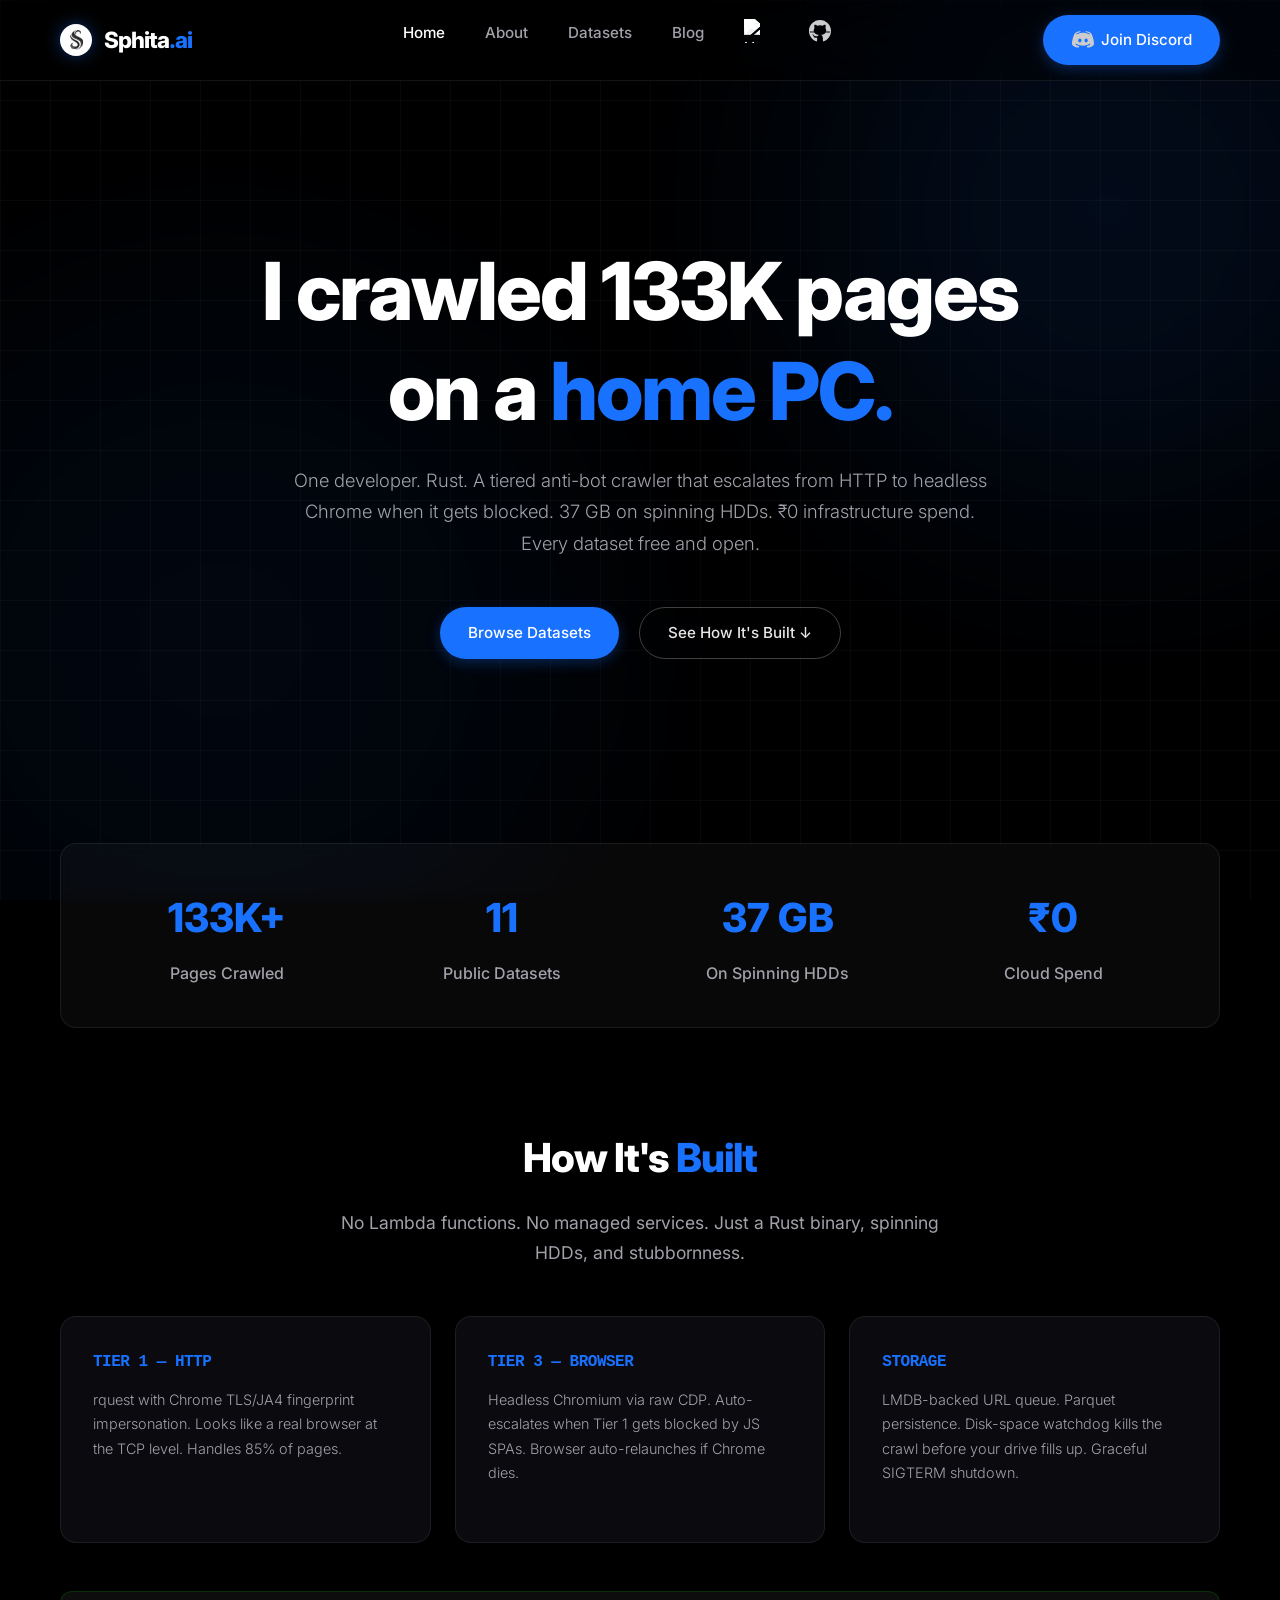
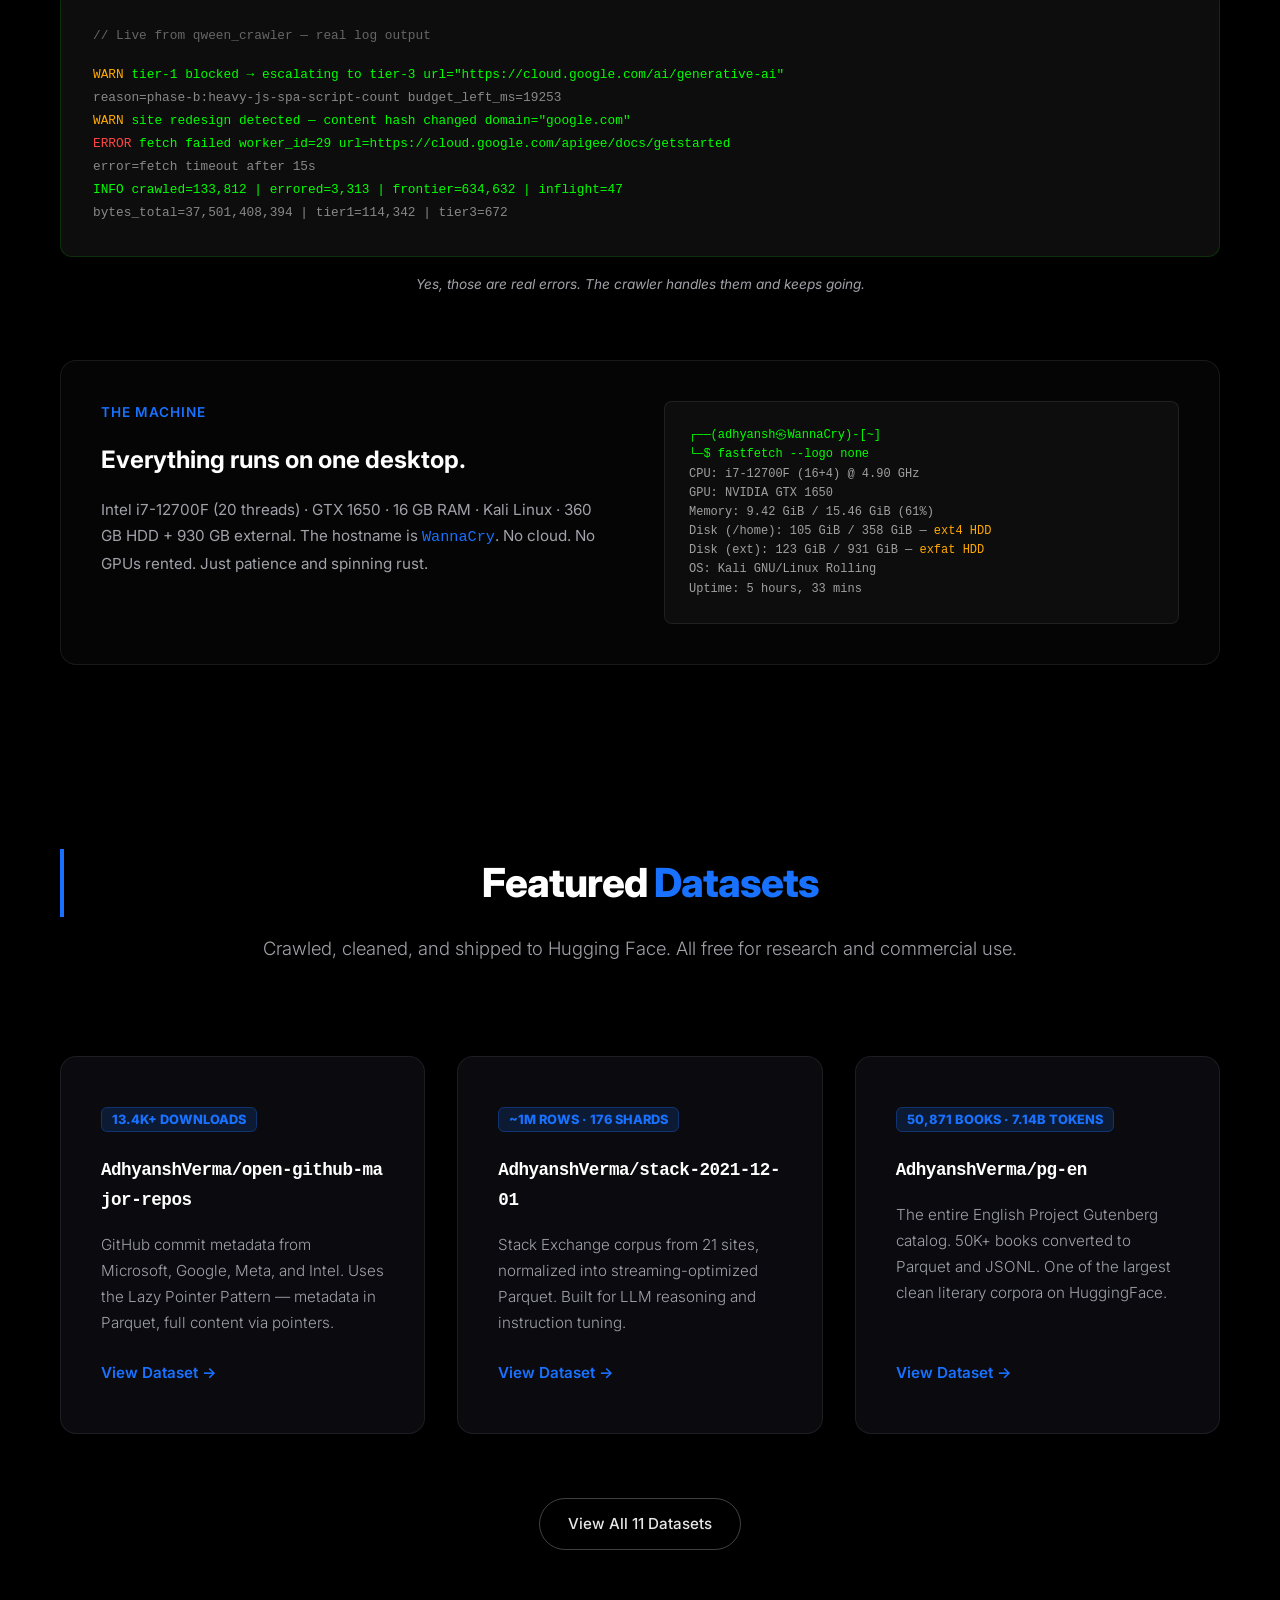
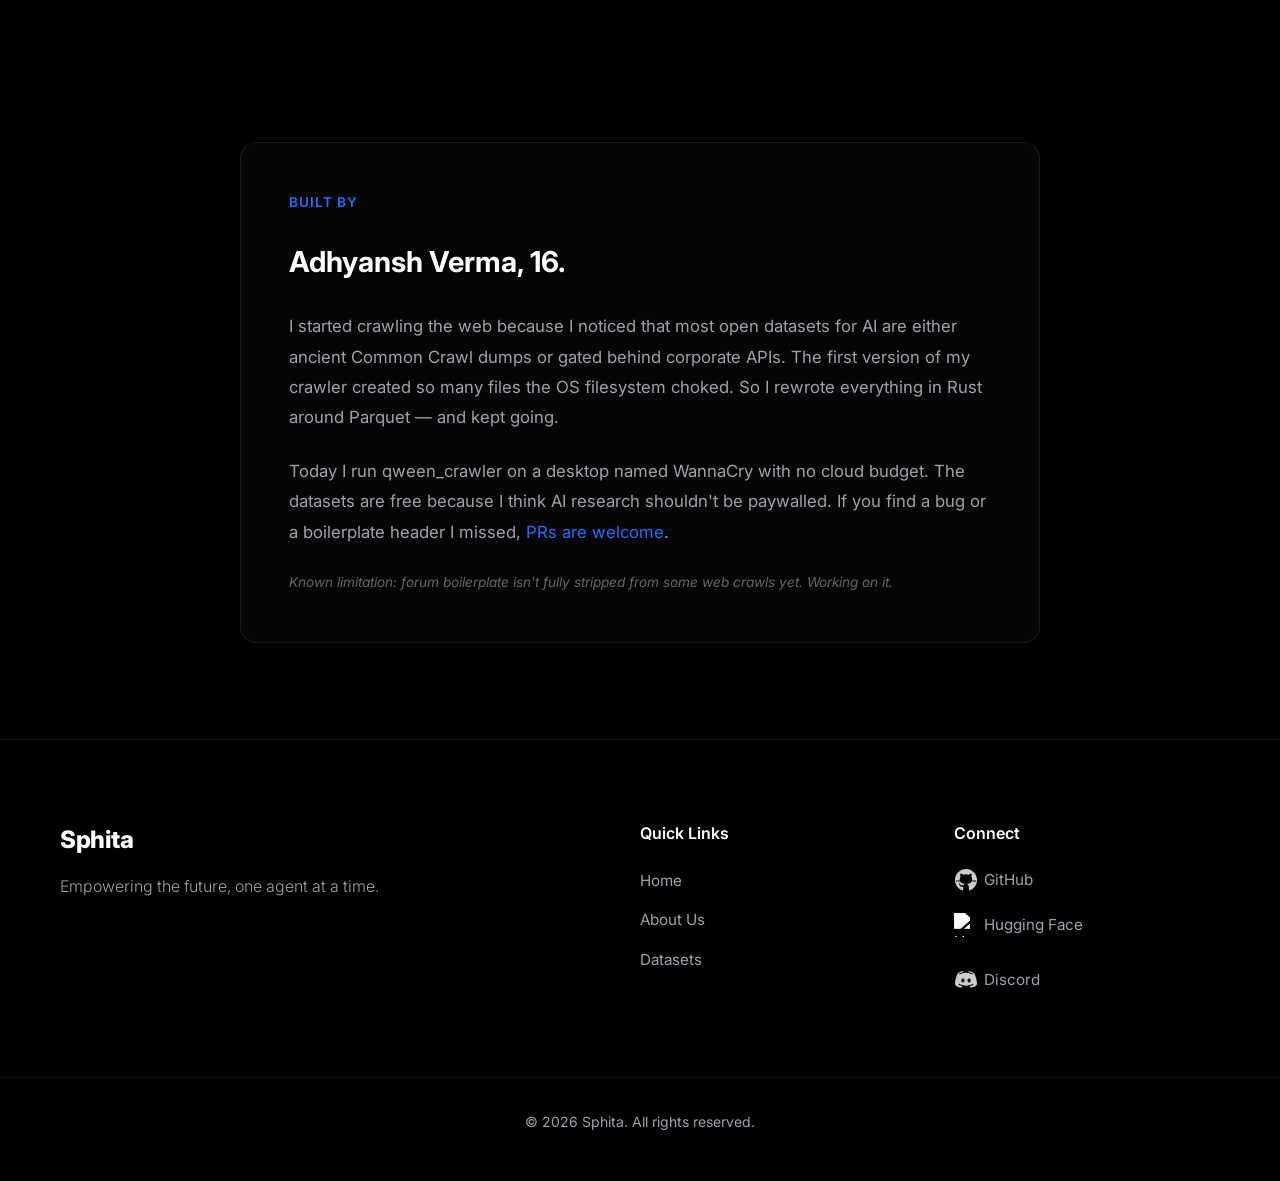
==== commit 4d84425f: "style: Use user-provided sphita.jpg logo across all pages" ====
--- a/index.html
+++ b/index.html
@@ -17,7 +17,7 @@
     <title>Sphita | Develop. Collaborate. Thrive.</title>
     
     <!-- Dynamic Favicon -->
-    <link rel="icon" href="assets/svgs/sphita-logo.svg">
+    <link rel="icon" href="assets/sphita.jpg">
     
     <link rel="stylesheet" href="assets/css/style.css">
     <!-- Google Fonts -->
@@ -55,7 +55,7 @@
     <header class="navbar">
         <div class="container nav-container">
             <div class="logo">
-                <a href="index.html"><img src="assets/svgs/sphita-logo.svg" alt="Sphita Logo" class="site-logo">Sphita<span>.ai</span></a>
+                <a href="index.html"><img src="assets/sphita.jpg" alt="Sphita Logo" class="site-logo">Sphita<span>.ai</span></a>
             </div>
             <nav>
                 <ul class="nav-links">
--- a/assets/css/style.css
+++ b/assets/css/style.css
@@ -741,6 +741,8 @@
     width: 32px;
     height: 32px;
     margin-right: 12px;
+    border-radius: 50%;
+    object-fit: cover;
     filter: drop-shadow(0 0 8px rgba(25, 113, 255, 0.4));
 }
 .logo a {
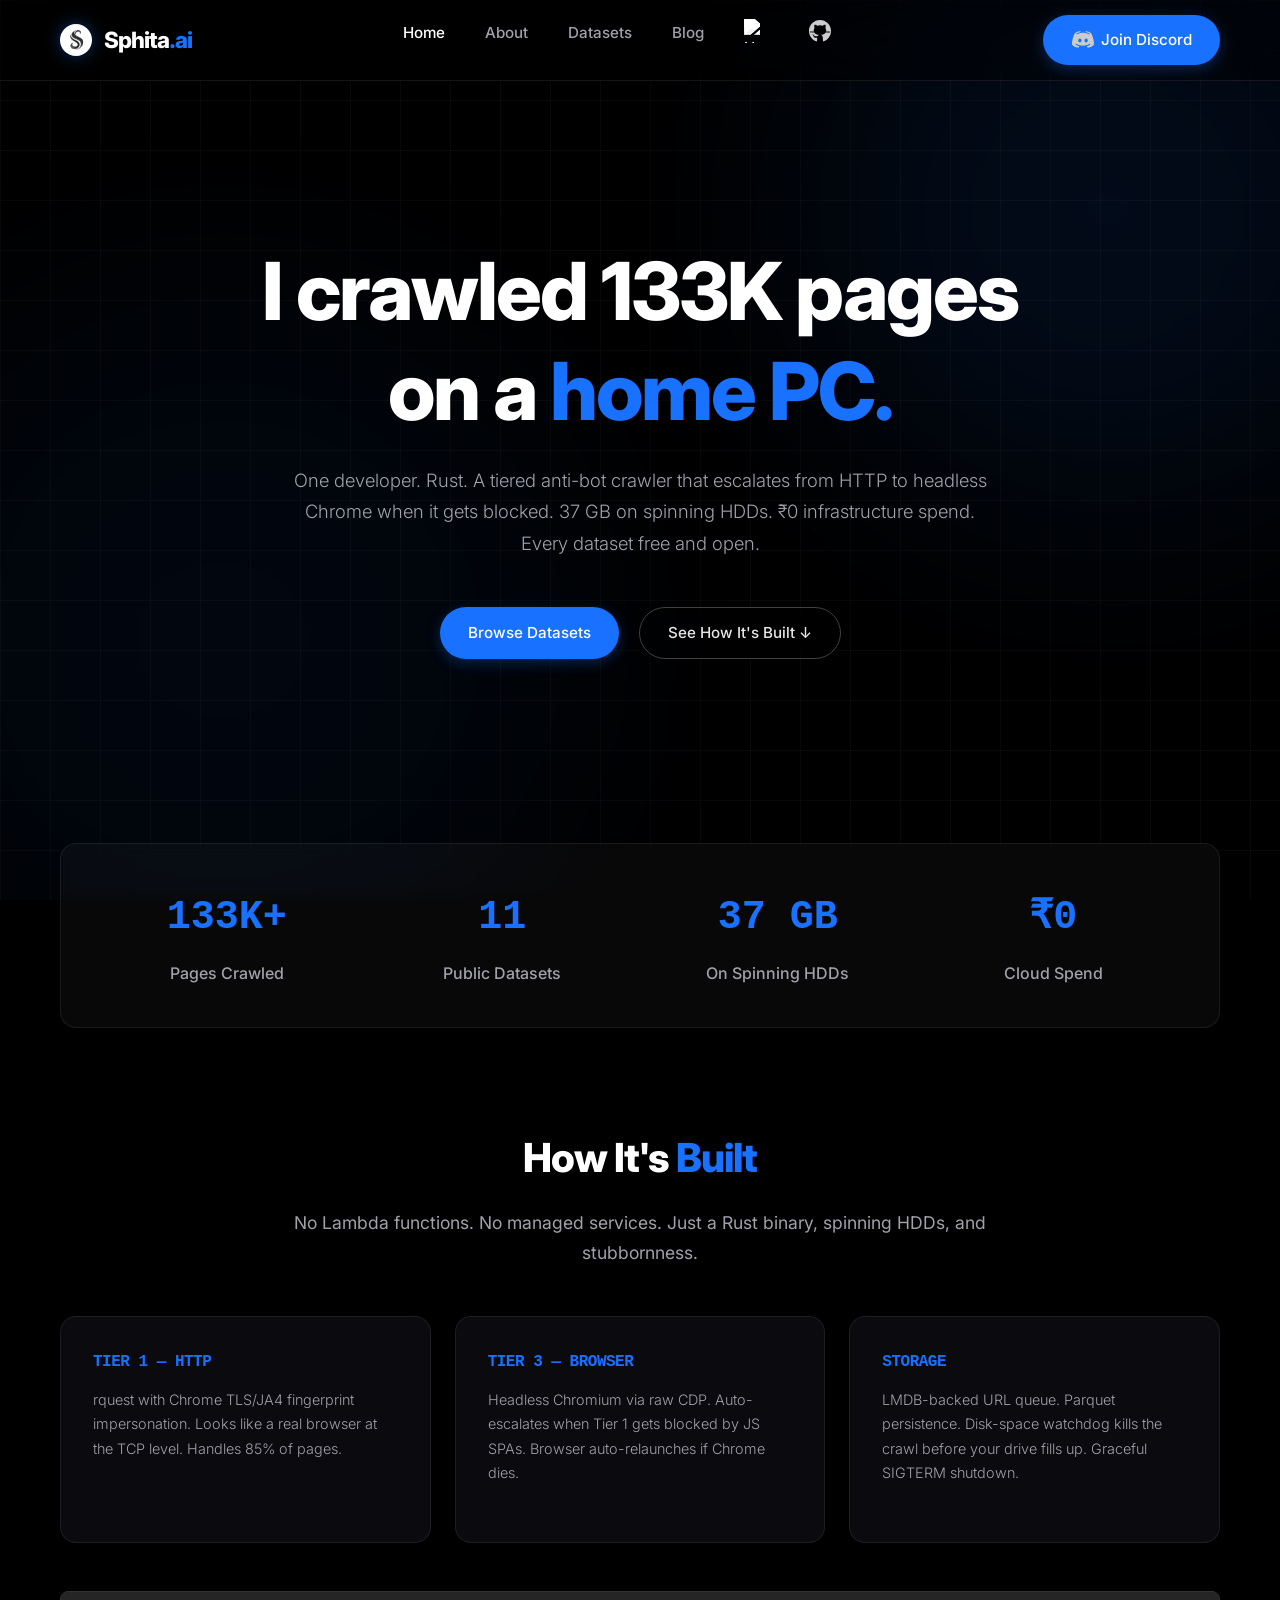
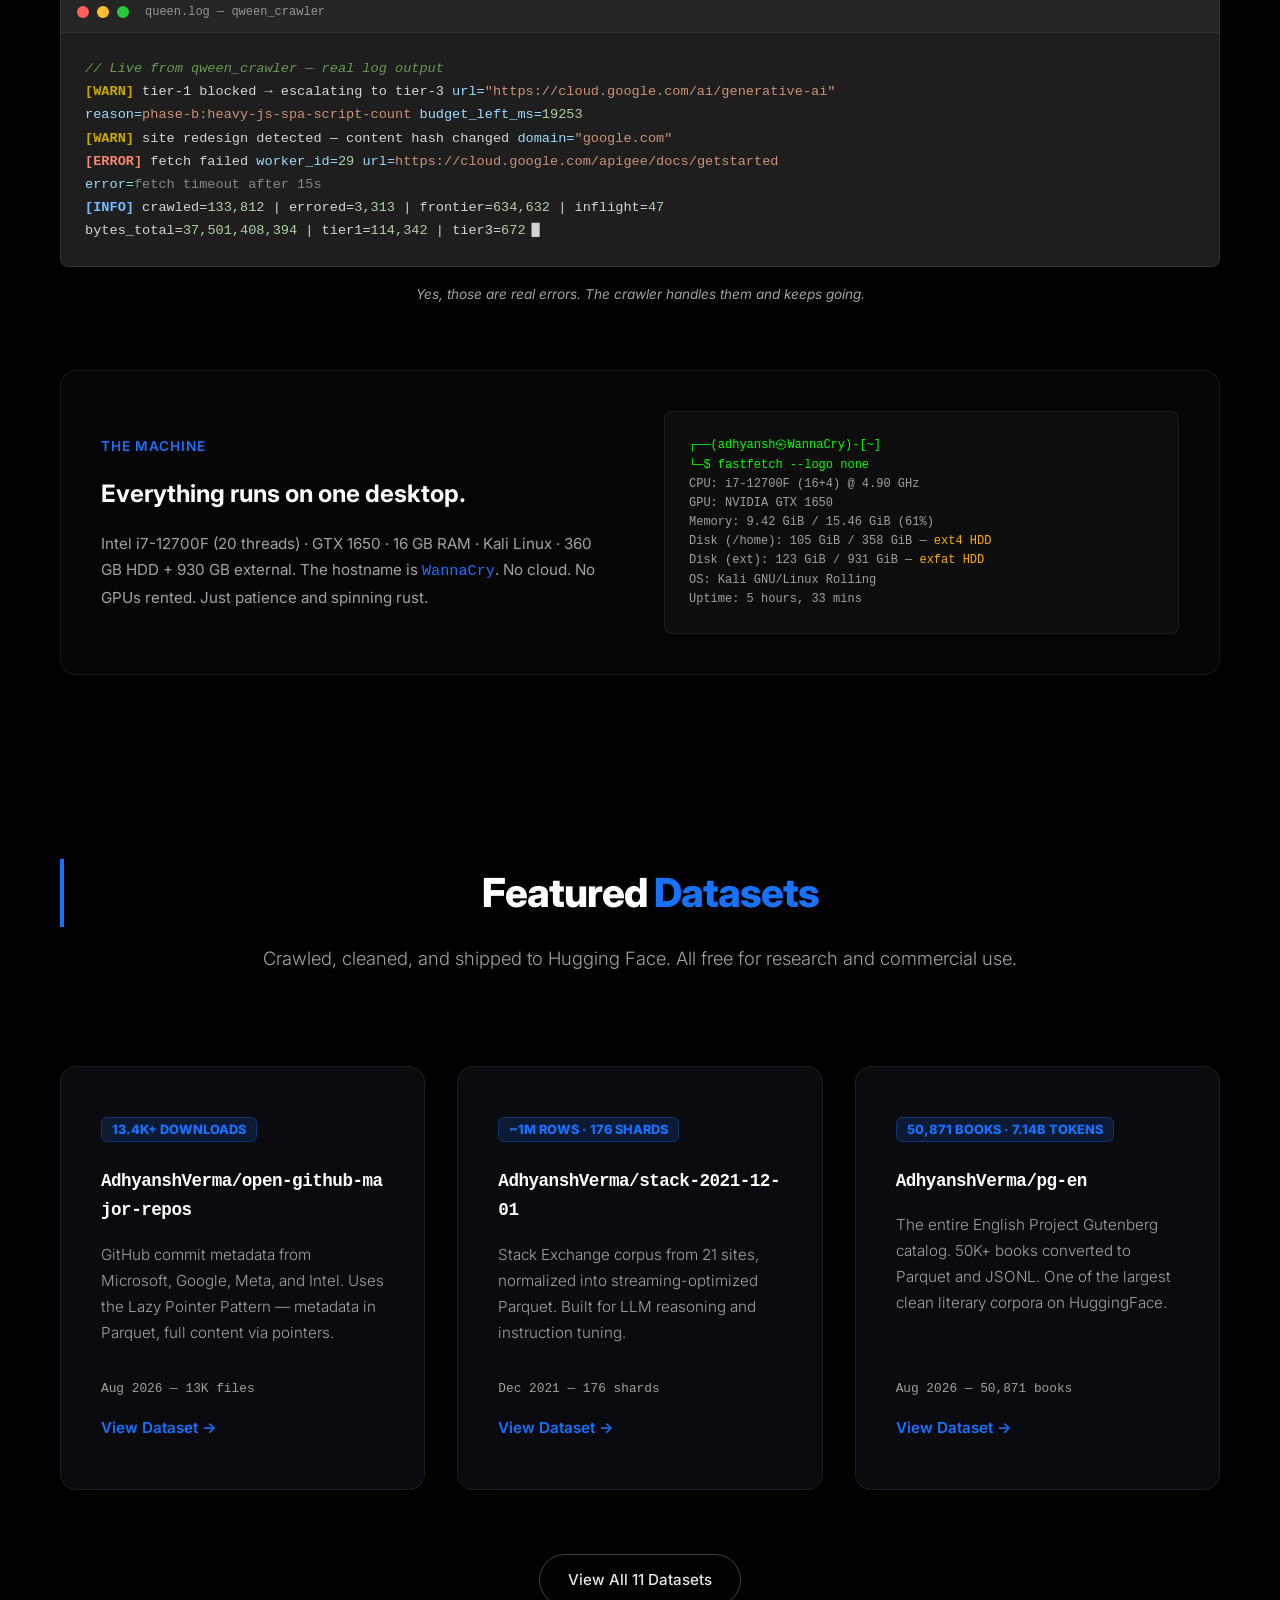
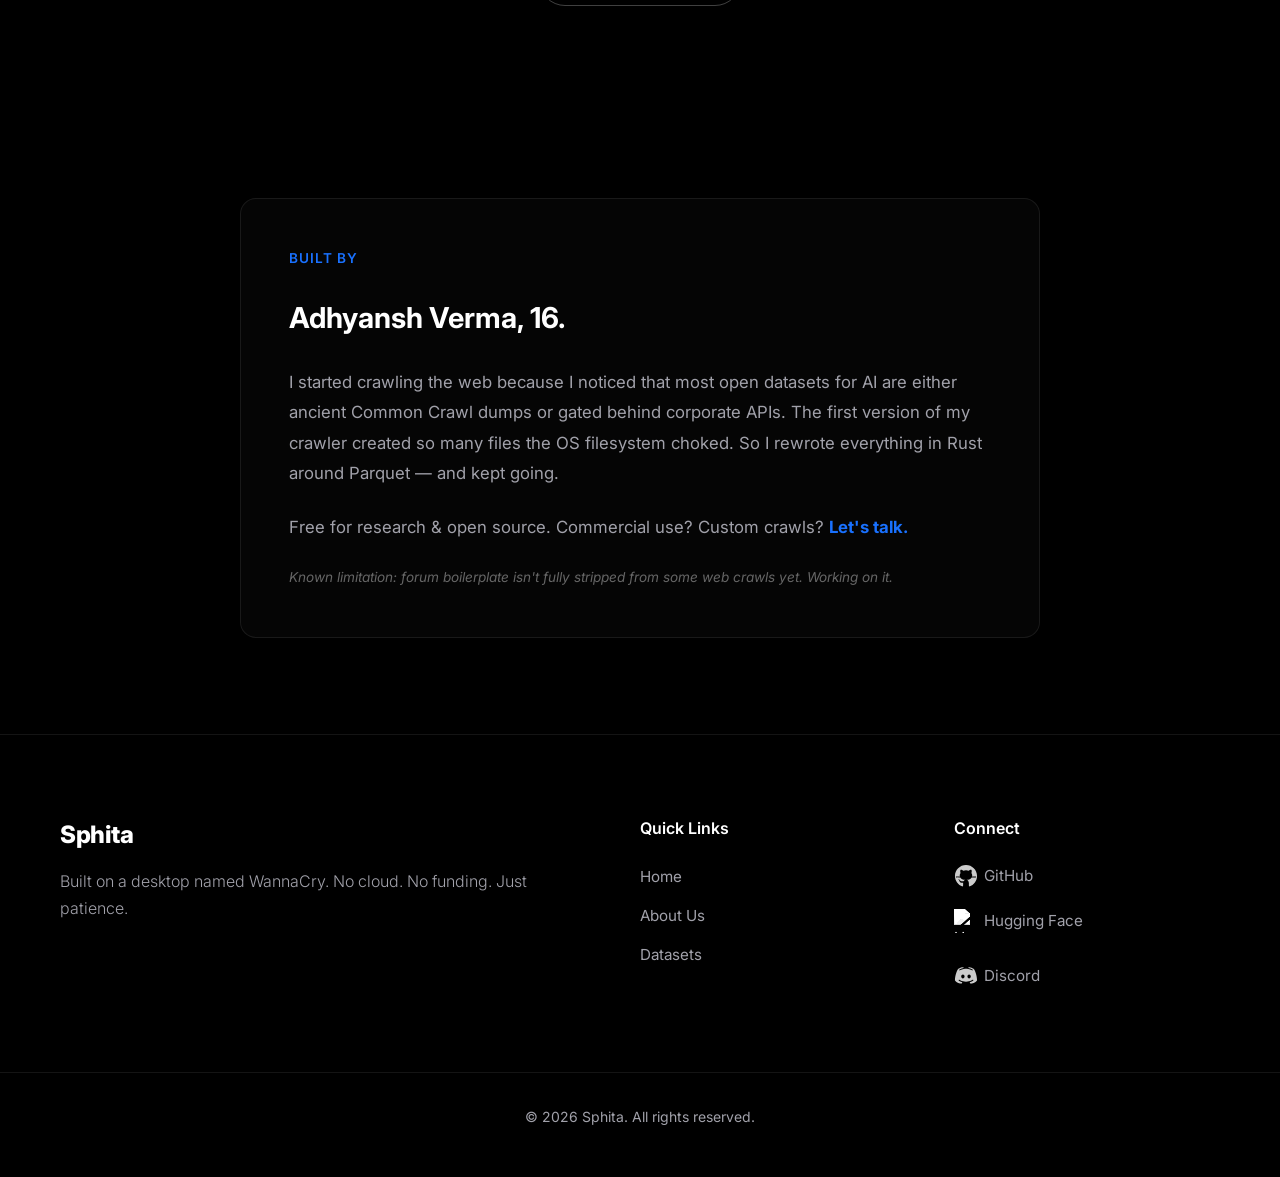
==== commit ecec0856: "feat: Major UI polish, VS Code terminal styling, typography contrast bump, and new copy" ====
--- a/index.html
+++ b/index.html
@@ -81,7 +81,7 @@
         <section class="hero">
             <div class="container hero-content">
                 <h1 class="hero-title">I crawled 133K pages<br>on a <span>home PC.</span></h1>
-                <p class="hero-subtitle">One developer. Rust. A tiered anti-bot crawler that escalates from HTTP to headless Chrome when it gets blocked. 37 GB on spinning HDDs. ₹0 infrastructure spend. Every dataset free and open.</p>
+                <p class="hero-subtitle text-container">One developer. Rust. A tiered anti-bot crawler that escalates from HTTP to headless Chrome when it gets blocked. 37 GB on spinning HDDs. ₹0 infrastructure spend. Every dataset free and open.</p>
                 <div class="hero-actions">
                     <a href="datasets.html" class="btn btn-primary">Browse Datasets</a>
                     <a href="#the-factory" class="btn btn-outline">See How It's Built ↓</a>
@@ -92,22 +92,22 @@
         <!-- STATS BAR — Real, Asymmetric, Linked -->
         <section class="container" style="padding: 4rem 20px 0; position: relative; z-index: 2;">
             <div style="display: grid; grid-template-columns: repeat(auto-fit, minmax(180px, 1fr)); gap: 1.5rem; text-align: center; background: rgba(255,255,255,0.03); border: var(--glass-border); border-radius: 16px; padding: 2.5rem; backdrop-filter: blur(10px);">
-                <div>
-                    <h2 style="font-size: 2.5rem; color: var(--accent-blue); font-weight: 800; margin-bottom: 0.5rem;">133K+</h2>
+                <a href="datasets.html" style="text-decoration: none;">
+                    <h2 style="font-size: 2.5rem; color: var(--accent-blue); font-weight: 800; margin-bottom: 0.5rem; font-family: monospace;"><span class="stat-number" data-target="133" data-suffix="K+">0</span></h2>
                     <p style="color: var(--text-secondary); font-weight: 500;">Pages Crawled</p>
-                </div>
+                </a>
                 <a href="datasets.html" style="text-decoration: none;">
-                    <h2 style="font-size: 2.5rem; color: var(--accent-blue); font-weight: 800; margin-bottom: 0.5rem;">11</h2>
+                    <h2 style="font-size: 2.5rem; color: var(--accent-blue); font-weight: 800; margin-bottom: 0.5rem; font-family: monospace;"><span class="stat-number" data-target="11">0</span></h2>
                     <p style="color: var(--text-secondary); font-weight: 500;">Public Datasets</p>
                 </a>
-                <div>
-                    <h2 style="font-size: 2.5rem; color: var(--accent-blue); font-weight: 800; margin-bottom: 0.5rem;">37 GB</h2>
+                <a href="#the-factory" style="text-decoration: none;">
+                    <h2 style="font-size: 2.5rem; color: var(--accent-blue); font-weight: 800; margin-bottom: 0.5rem; font-family: monospace;"><span class="stat-number" data-target="37" data-suffix=" GB">0</span></h2>
                     <p style="color: var(--text-secondary); font-weight: 500;">On Spinning HDDs</p>
-                </div>
-                <div>
-                    <h2 style="font-size: 2.5rem; color: var(--accent-blue); font-weight: 800; margin-bottom: 0.5rem;">₹0</h2>
+                </a>
+                <a href="#the-factory" style="text-decoration: none;">
+                    <h2 style="font-size: 2.5rem; color: var(--accent-blue); font-weight: 800; margin-bottom: 0.5rem; font-family: monospace;">₹<span class="stat-number" data-target="0">0</span></h2>
                     <p style="color: var(--text-secondary); font-weight: 500;">Cloud Spend</p>
-                </div>
+                </a>
             </div>
         </section>
 
@@ -115,7 +115,7 @@
         <section id="the-factory" class="container" style="padding: 6rem 20px 4rem; position: relative; z-index: 2;">
             <div style="text-align: center; margin-bottom: 3rem;">
                 <h2 style="font-size: 2.5rem; font-weight: 800; letter-spacing: -1px;">How It's <span style="color: var(--accent-blue);">Built</span></h2>
-                <p style="color: var(--text-secondary); font-size: 1.1rem; max-width: 600px; margin: 1rem auto 0;">No Lambda functions. No managed services. Just a Rust binary, spinning HDDs, and stubbornness.</p>
+                <p style="color: var(--text-secondary); font-size: 1.1rem; margin: 1rem auto 0;" class="text-container">No Lambda functions. No managed services. Just a Rust binary, spinning HDDs, and stubbornness.</p>
             </div>
 
             <!-- Architecture Cards -->
@@ -135,15 +135,21 @@
             </div>
 
             <!-- Real Terminal Output -->
-            <div style="background: #0d0d0d; border: 1px solid rgba(0, 255, 0, 0.15); border-radius: 12px; padding: 2rem; font-family: 'Fira Code', monospace; font-size: 0.8rem; line-height: 1.8; overflow-x: auto; color: #00ff00;">
-                <div style="color: #666; margin-bottom: 1rem;">// Live from qween_crawler — real log output</div>
-                <div><span style="color: #ffaa00;">WARN</span>  tier-1 blocked → escalating to tier-3 url="https://cloud.google.com/ai/generative-ai"</div>
-                <div style="color: #888;">       reason=phase-b:heavy-js-spa-script-count budget_left_ms=19253</div>
-                <div><span style="color: #ffaa00;">WARN</span>  site redesign detected — content hash changed domain="google.com"</div>
-                <div><span style="color: #ff4444;">ERROR</span> fetch failed worker_id=29 url=https://cloud.google.com/apigee/docs/getstarted</div>
-                <div style="color: #888;">       error=fetch timeout after 15s</div>
-                <div><span style="color: #00ff00;">INFO</span>  crawled=133,812 | errored=3,313 | frontier=634,632 | inflight=47</div>
-                <div style="color: #888;">       bytes_total=37,501,408,394 | tier1=114,342 | tier3=672</div>
+            <div class="vscode-window">
+                <div class="vscode-header">
+                    <div class="dots"><div class="dot red"></div><div class="dot yellow"></div><div class="dot green"></div></div>
+                    queen.log — qween_crawler
+                </div>
+                <div class="vscode-body">
+                    <div class="vsc-comment">// Live from qween_crawler — real log output</div>
+                    <div><span class="vsc-warn">[WARN]</span>  tier-1 blocked → escalating to tier-3 <span class="vsc-key">url=</span><span class="vsc-str">"https://cloud.google.com/ai/generative-ai"</span></div>
+                    <div style="color: #888;">        <span class="vsc-key">reason=</span><span class="vsc-str">phase-b:heavy-js-spa-script-count</span> <span class="vsc-key">budget_left_ms=</span><span class="vsc-val">19253</span></div>
+                    <div><span class="vsc-warn">[WARN]</span>  site redesign detected — content hash changed <span class="vsc-key">domain=</span><span class="vsc-str">"google.com"</span></div>
+                    <div><span class="vsc-err">[ERROR]</span> fetch failed <span class="vsc-key">worker_id=</span><span class="vsc-val">29</span> <span class="vsc-key">url=</span><span class="vsc-str">https://cloud.google.com/apigee/docs/getstarted</span></div>
+                    <div style="color: #888;">        <span class="vsc-key">error=</span>fetch timeout after 15s</div>
+                    <div><span class="vsc-info">[INFO]</span>  crawled=<span class="vsc-val">133,812</span> | errored=<span class="vsc-val">3,313</span> | frontier=<span class="vsc-val">634,632</span> | inflight=<span class="vsc-val">47</span></div>
+                    <div>        bytes_total=<span class="vsc-val">37,501,408,394</span> | tier1=<span class="vsc-val">114,342</span> | tier3=<span class="vsc-val">672</span><span class="blinking-cursor"></span></div>
+                </div>
             </div>
 
             <p style="text-align: center; color: var(--text-secondary); font-size: 0.85rem; margin-top: 1rem; font-style: italic;">Yes, those are real errors. The crawler handles them and keeps going.</p>
@@ -151,7 +157,7 @@
 
         <!-- THE MACHINE -->
         <section class="container" style="padding: 0 20px 4rem; position: relative; z-index: 2;">
-            <div style="background: rgba(255,255,255,0.02); border: var(--glass-border); border-radius: 16px; padding: 2.5rem; display: grid; grid-template-columns: 1fr 1fr; gap: 3rem;" class="machine-grid align-items: center;">
+            <div style="background: rgba(255,255,255,0.02); border: var(--glass-border); border-radius: 16px; padding: 2.5rem; display: grid; grid-template-columns: 1fr 1fr; gap: 3rem; align-items: center;" class="machine-grid">
                 <div>
                     <p style="color: var(--accent-blue); font-weight: 600; font-size: 0.85rem; text-transform: uppercase; letter-spacing: 1px; margin-bottom: 1rem;">The Machine</p>
                     <h3 style="font-size: 1.5rem; margin-bottom: 1rem; font-weight: 700;">Everything runs on one desktop.</h3>
@@ -184,6 +190,7 @@
                 </div>
                 <h3 style="font-family: monospace; font-size: 1.1rem; word-break: break-all;">AdhyanshVerma/open-github-major-repos</h3>
                 <p style="font-size: 0.95rem;">GitHub commit metadata from Microsoft, Google, Meta, and Intel. Uses the Lazy Pointer Pattern — metadata in Parquet, full content via pointers.</p>
+                <div style="margin-bottom: 1rem; margin-top: 0.5rem; font-size: 0.8rem; color: #a0a0a0; font-family: monospace;">Aug 2026 — 13K files</div>
                 <a href="dataset.html?id=AdhyanshVerma/open-github-major-repos" class="card-link">View Dataset &rarr;</a>
             </div>
             
@@ -193,6 +200,7 @@
                 </div>
                 <h3 style="font-family: monospace; font-size: 1.1rem; word-break: break-all;">AdhyanshVerma/stack-2021-12-01</h3>
                 <p style="font-size: 0.95rem;">Stack Exchange corpus from 21 sites, normalized into streaming-optimized Parquet. Built for LLM reasoning and instruction tuning.</p>
+                <div style="margin-bottom: 1rem; margin-top: 0.5rem; font-size: 0.8rem; color: #a0a0a0; font-family: monospace;">Dec 2021 — 176 shards</div>
                 <a href="dataset.html?id=AdhyanshVerma/stack-2021-12-01" class="card-link">View Dataset &rarr;</a>
             </div>
             
@@ -202,6 +210,7 @@
                 </div>
                 <h3 style="font-family: monospace; font-size: 1.1rem; word-break: break-all;">AdhyanshVerma/pg-en</h3>
                 <p style="font-size: 0.95rem;">The entire English Project Gutenberg catalog. 50K+ books converted to Parquet and JSONL. One of the largest clean literary corpora on HuggingFace.</p>
+                <div style="margin-bottom: 1rem; margin-top: 0.5rem; font-size: 0.8rem; color: #a0a0a0; font-family: monospace;">Aug 2026 — 50,871 books</div>
                 <a href="dataset.html?id=AdhyanshVerma/pg-en" class="card-link">View Dataset &rarr;</a>
             </div>
             
@@ -216,7 +225,7 @@
                 <p style="color: var(--accent-blue); font-weight: 600; font-size: 0.85rem; text-transform: uppercase; letter-spacing: 1px; margin-bottom: 1.5rem;">Built by</p>
                 <h3 style="font-size: 1.8rem; margin-bottom: 1.5rem; font-weight: 700;">Adhyansh Verma, 16.</h3>
                 <p style="color: var(--text-secondary); font-size: 1.05rem; line-height: 1.8; margin-bottom: 1.5rem;">I started crawling the web because I noticed that most open datasets for AI are either ancient Common Crawl dumps or gated behind corporate APIs. The first version of my crawler created so many files the OS filesystem choked. So I rewrote everything in Rust around Parquet — and kept going.</p>
-                <p style="color: var(--text-secondary); font-size: 1.05rem; line-height: 1.8; margin-bottom: 1.5rem;">Today I run qween_crawler on a desktop named WannaCry with no cloud budget. The datasets are free because I think AI research shouldn't be paywalled. If you find a bug or a boilerplate header I missed, <a href="https://github.com/sphita" style="color: var(--accent-blue);">PRs are welcome</a>.</p>
+                <p style="color: var(--text-secondary); font-size: 1.05rem; line-height: 1.8; margin-bottom: 1.5rem;">Free for research & open source. Commercial use? Custom crawls? <strong><a href="https://discord.gg/mz2hBN3k8p" style="color: var(--accent-blue);">Let's talk.</a></strong></p>
                 <p style="color: #666; font-size: 0.85rem; font-style: italic;">Known limitation: forum boilerplate isn't fully stripped from some web crawls yet. Working on it.</p>
             </div>
         </section>
@@ -227,7 +236,7 @@
         <div class="container footer-content">
             <div class="footer-brand">
                 <h3>Sphita</h3>
-                <p>Empowering the future, one agent at a time.</p>
+                <p>Built on a desktop named WannaCry. No cloud. No funding. Just patience.</p>
             </div>
             <div class="footer-links">
                 <h4>Quick Links</h4>
--- a/assets/css/style.css
+++ b/assets/css/style.css
@@ -749,3 +749,67 @@
     display: flex;
     align-items: center;
 }
+
+/* VS Code Terminal Block */
+.vscode-window {
+    background: #1e1e1e;
+    border: 1px solid #333333;
+    border-radius: 8px;
+    overflow: hidden;
+    box-shadow: 0 16px 32px rgba(0,0,0,0.6);
+    font-family: 'Fira Code', 'Courier New', monospace;
+    font-size: 0.85rem;
+    line-height: 1.7;
+    text-align: left;
+    margin-bottom: 1rem;
+}
+.vscode-header {
+    background: #252526;
+    padding: 10px 16px;
+    display: flex;
+    align-items: center;
+    border-bottom: 1px solid #333333;
+    color: #969696;
+    font-size: 0.75rem;
+}
+.vscode-header .dots {
+    display: flex;
+    gap: 8px;
+    margin-right: 16px;
+}
+.vscode-header .dot {
+    width: 12px; height: 12px; border-radius: 50%;
+}
+.dot.red { background: #ff5f56; }
+.dot.yellow { background: #ffbd2e; }
+.dot.green { background: #27c93f; }
+.vscode-body {
+    padding: 1.5rem;
+    color: #d4d4d4;
+    overflow-x: auto;
+}
+
+/* VS Code Syntax Colors */
+.vsc-warn { color: #cca700; font-weight: bold; }
+.vsc-err { color: #f48771; font-weight: bold; }
+.vsc-info { color: #75beff; font-weight: bold; }
+.vsc-str { color: #ce9178; }
+.vsc-key { color: #9cdcfe; }
+.vsc-val { color: #b5cea8; }
+.vsc-comment { color: #6a9955; font-style: italic; }
+
+.blinking-cursor::after {
+    content: '█';
+    animation: blink 1s step-start infinite;
+    color: #d4d4d4;
+    margin-left: 6px;
+    vertical-align: middle;
+}
+@keyframes blink { 50% { opacity: 0; } }
+
+/* Tighter Text Containers */
+.text-container {
+    max-width: 720px;
+    margin-left: auto;
+    margin-right: auto;
+}
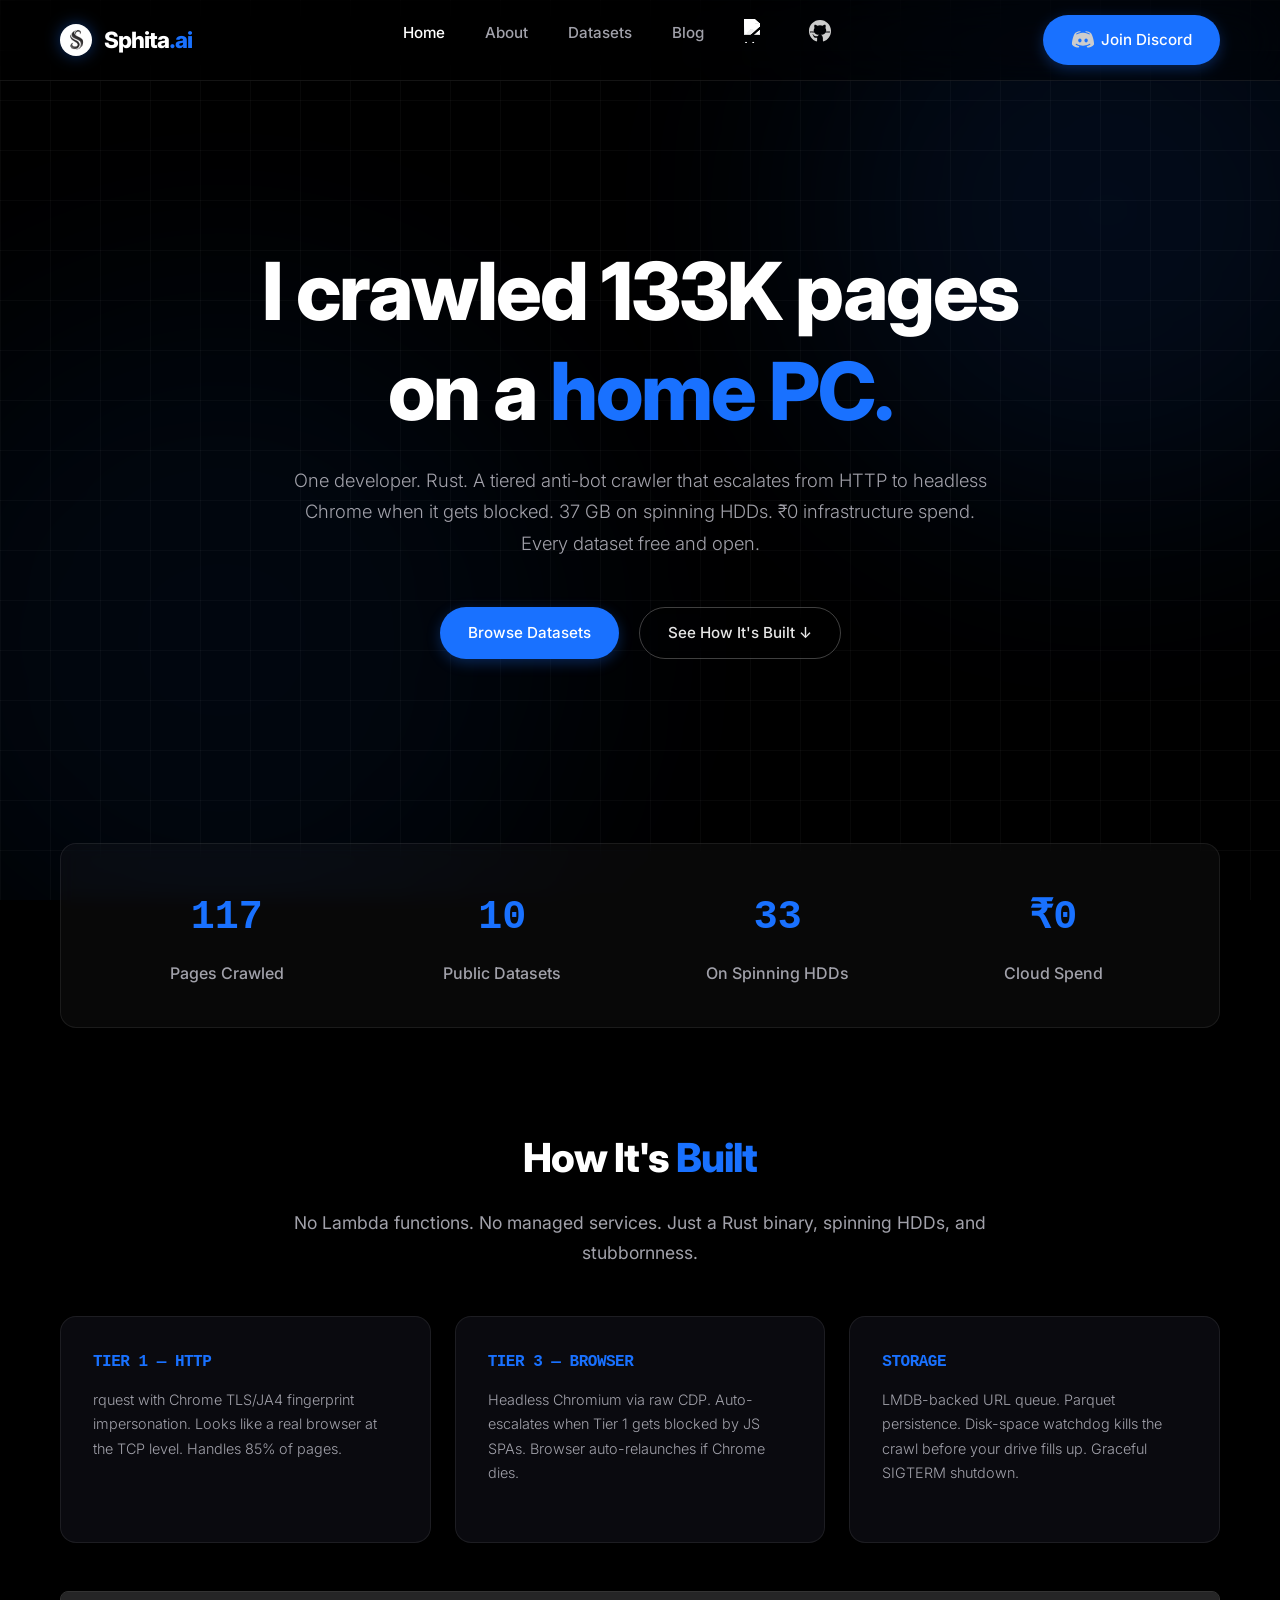
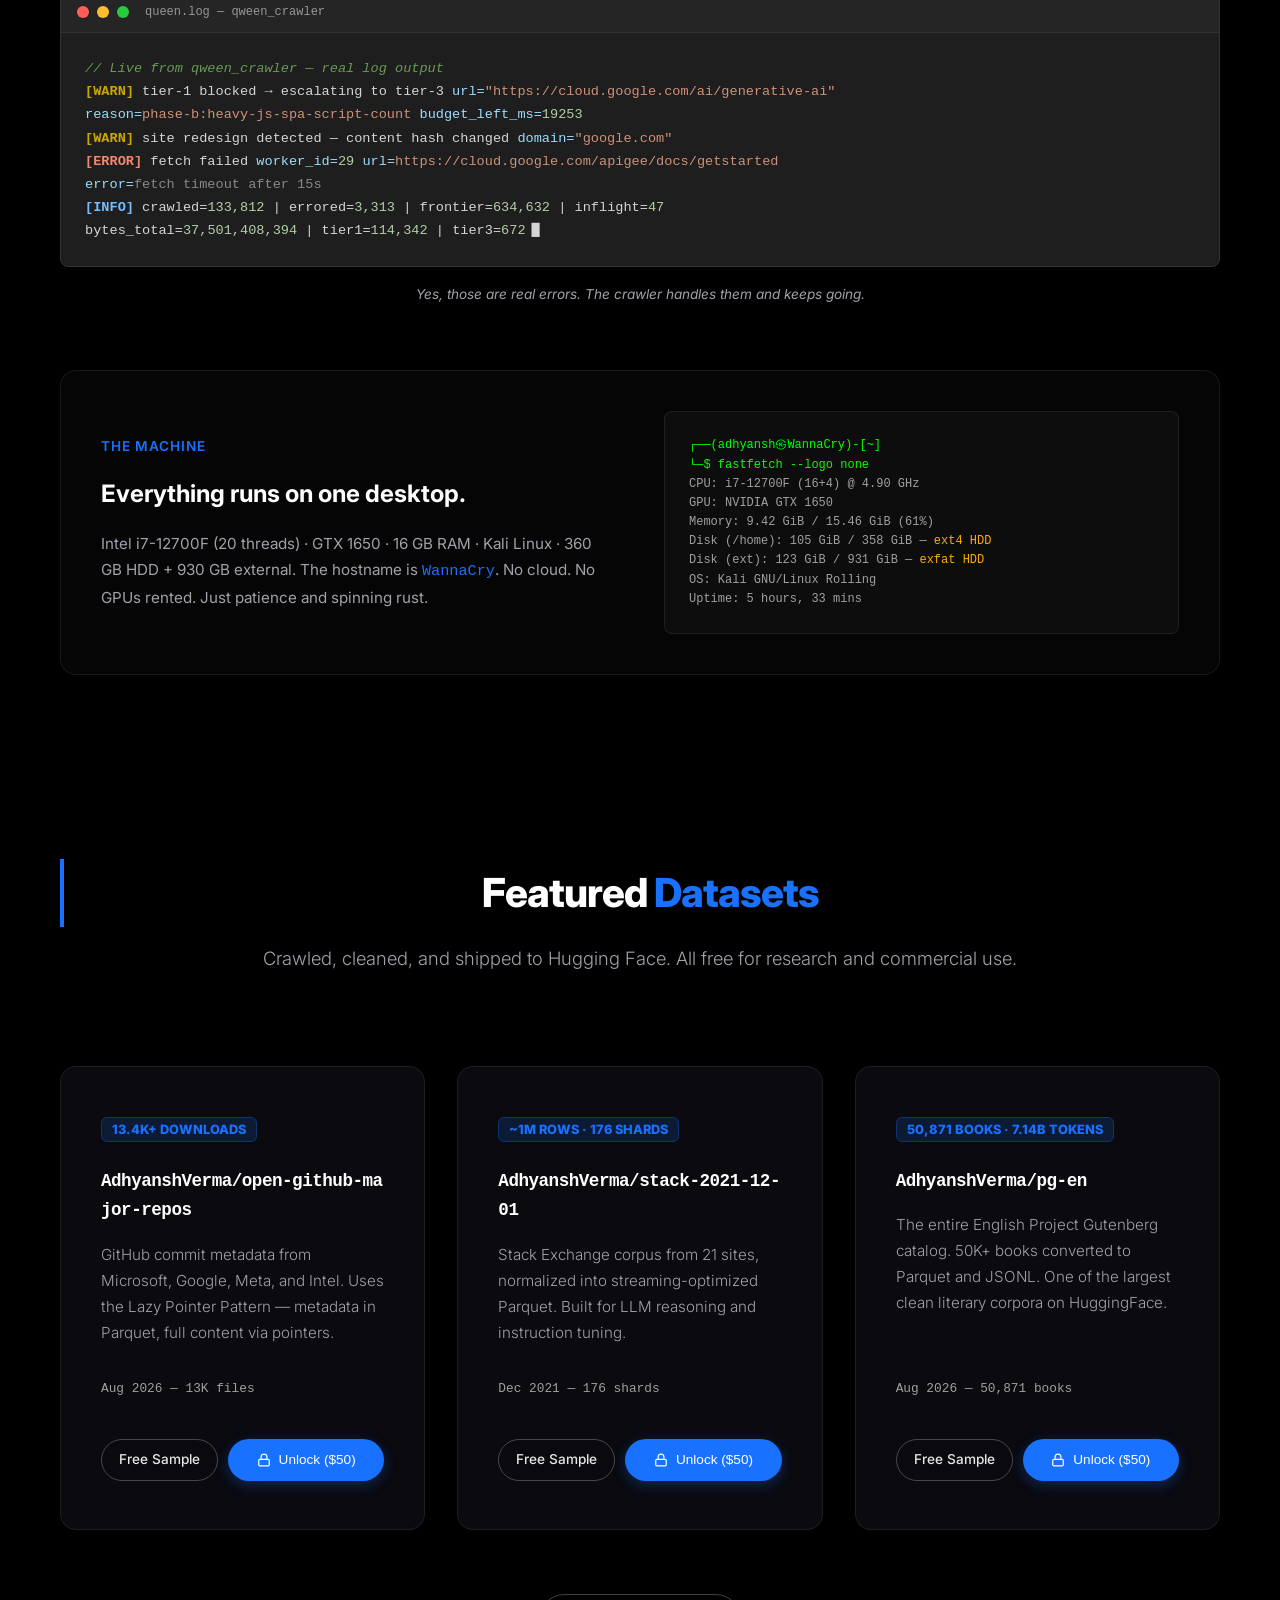
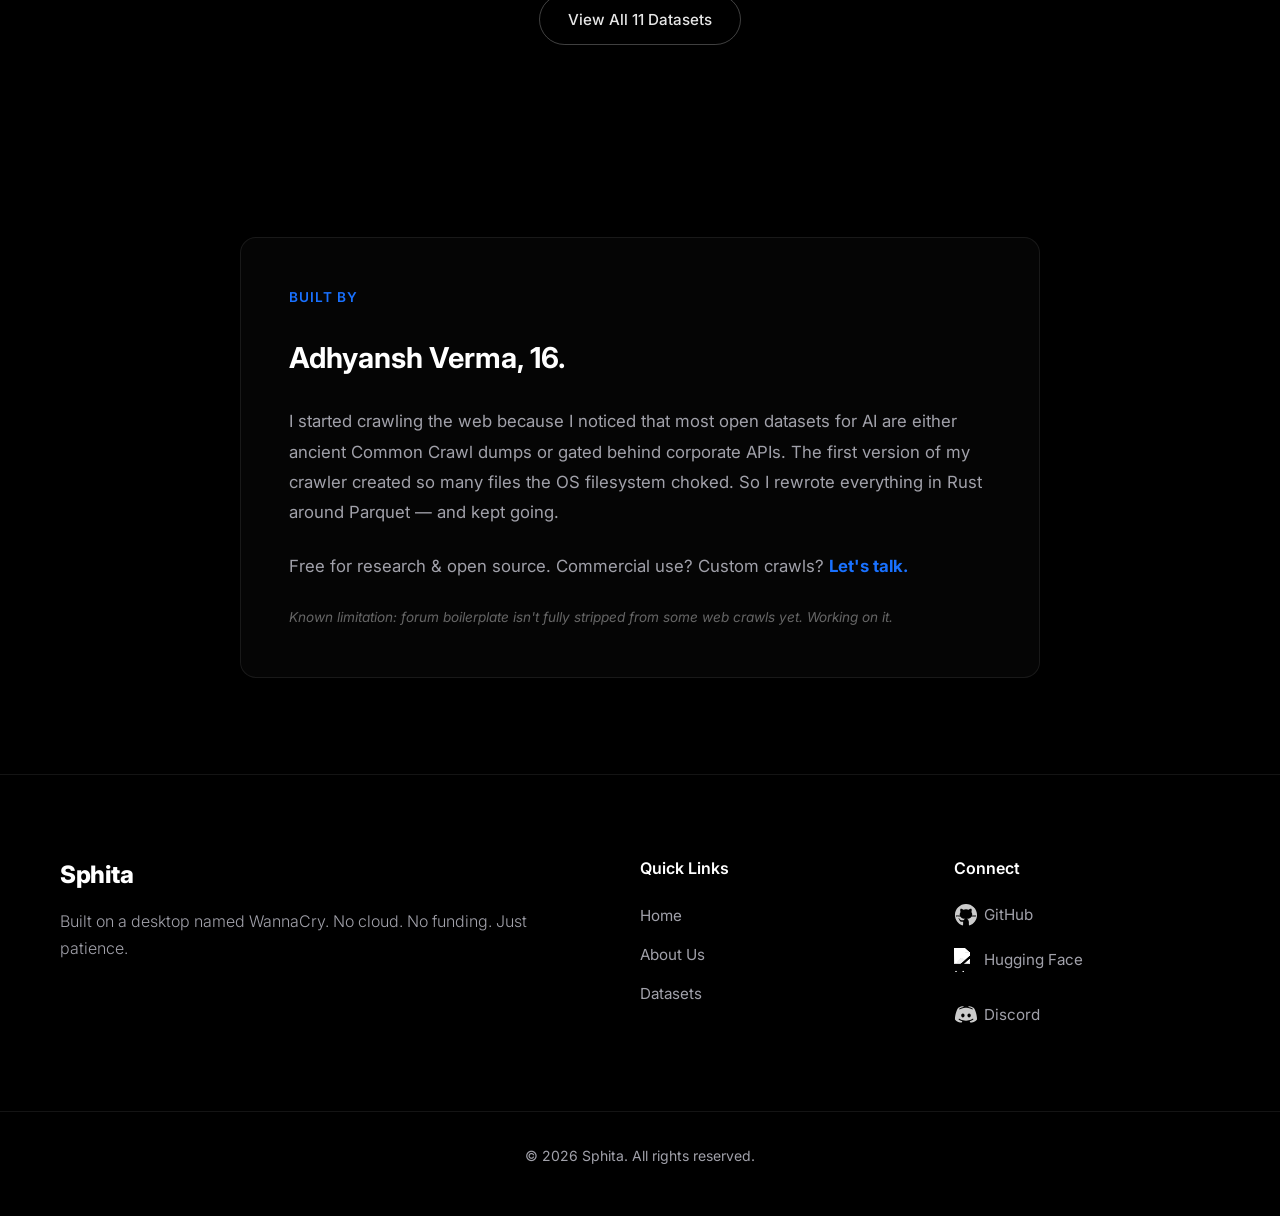
==== commit 42964637: "feat: Add zero-KYC crypto checkout modal (The Hacker Way)" ====
--- a/index.html
+++ b/index.html
@@ -191,7 +191,7 @@
                 <h3 style="font-family: monospace; font-size: 1.1rem; word-break: break-all;">AdhyanshVerma/open-github-major-repos</h3>
                 <p style="font-size: 0.95rem;">GitHub commit metadata from Microsoft, Google, Meta, and Intel. Uses the Lazy Pointer Pattern — metadata in Parquet, full content via pointers.</p>
                 <div style="margin-bottom: 1rem; margin-top: 0.5rem; font-size: 0.8rem; color: #a0a0a0; font-family: monospace;">Aug 2026 — 13K files</div>
-                <a href="dataset.html?id=AdhyanshVerma/open-github-major-repos" class="card-link">View Dataset &rarr;</a>
+                <div style="display: flex; gap: 10px; margin-top: 1.5rem;"><a href="dataset.html?id=AdhyanshVerma/open-github-major-repos" class="btn btn-outline" style="padding: 0.5rem 1rem; font-size: 0.85rem; flex: 1; text-align: center;">Free Sample</a><button onclick="openCryptoModal()" class="btn btn-primary" style="padding: 0.5rem 1rem; font-size: 0.85rem; flex: 1.5; display: flex; align-items: center; justify-content: center; gap: 8px;"><svg xmlns="http://www.w3.org/2000/svg" width="14" height="14" viewBox="0 0 24 24" fill="none" stroke="currentColor" stroke-width="2" stroke-linecap="round" stroke-linejoin="round"><rect x="3" y="11" width="18" height="11" rx="2" ry="2"></rect><path d="M7 11V7a5 5 0 0 1 10 0v4"></path></svg> Unlock ($50)</button></div>
             </div>
             
             <div class="feature-card">
@@ -201,7 +201,7 @@
                 <h3 style="font-family: monospace; font-size: 1.1rem; word-break: break-all;">AdhyanshVerma/stack-2021-12-01</h3>
                 <p style="font-size: 0.95rem;">Stack Exchange corpus from 21 sites, normalized into streaming-optimized Parquet. Built for LLM reasoning and instruction tuning.</p>
                 <div style="margin-bottom: 1rem; margin-top: 0.5rem; font-size: 0.8rem; color: #a0a0a0; font-family: monospace;">Dec 2021 — 176 shards</div>
-                <a href="dataset.html?id=AdhyanshVerma/stack-2021-12-01" class="card-link">View Dataset &rarr;</a>
+                <div style="display: flex; gap: 10px; margin-top: 1.5rem;"><a href="dataset.html?id=AdhyanshVerma/stack-2021-12-01" class="btn btn-outline" style="padding: 0.5rem 1rem; font-size: 0.85rem; flex: 1; text-align: center;">Free Sample</a><button onclick="openCryptoModal()" class="btn btn-primary" style="padding: 0.5rem 1rem; font-size: 0.85rem; flex: 1.5; display: flex; align-items: center; justify-content: center; gap: 8px;"><svg xmlns="http://www.w3.org/2000/svg" width="14" height="14" viewBox="0 0 24 24" fill="none" stroke="currentColor" stroke-width="2" stroke-linecap="round" stroke-linejoin="round"><rect x="3" y="11" width="18" height="11" rx="2" ry="2"></rect><path d="M7 11V7a5 5 0 0 1 10 0v4"></path></svg> Unlock ($50)</button></div>
             </div>
             
             <div class="feature-card">
@@ -211,7 +211,7 @@
                 <h3 style="font-family: monospace; font-size: 1.1rem; word-break: break-all;">AdhyanshVerma/pg-en</h3>
                 <p style="font-size: 0.95rem;">The entire English Project Gutenberg catalog. 50K+ books converted to Parquet and JSONL. One of the largest clean literary corpora on HuggingFace.</p>
                 <div style="margin-bottom: 1rem; margin-top: 0.5rem; font-size: 0.8rem; color: #a0a0a0; font-family: monospace;">Aug 2026 — 50,871 books</div>
-                <a href="dataset.html?id=AdhyanshVerma/pg-en" class="card-link">View Dataset &rarr;</a>
+                <div style="display: flex; gap: 10px; margin-top: 1.5rem;"><a href="dataset.html?id=AdhyanshVerma/pg-en" class="btn btn-outline" style="padding: 0.5rem 1rem; font-size: 0.85rem; flex: 1; text-align: center;">Free Sample</a><button onclick="openCryptoModal()" class="btn btn-primary" style="padding: 0.5rem 1rem; font-size: 0.85rem; flex: 1.5; display: flex; align-items: center; justify-content: center; gap: 8px;"><svg xmlns="http://www.w3.org/2000/svg" width="14" height="14" viewBox="0 0 24 24" fill="none" stroke="currentColor" stroke-width="2" stroke-linecap="round" stroke-linejoin="round"><rect x="3" y="11" width="18" height="11" rx="2" ry="2"></rect><path d="M7 11V7a5 5 0 0 1 10 0v4"></path></svg> Unlock ($50)</button></div>
             </div>
             
             <div style="grid-column: 1 / -1; text-align: center; margin-top: 2rem;">
@@ -260,6 +260,41 @@
         </div>
     </footer>
 
+    <!-- Crypto Checkout Modal -->
+    <div id="crypto-modal" class="modal-overlay">
+        <div class="modal-content vscode-window" style="margin-bottom: 0;">
+            <div class="vscode-header">
+                <div class="dots"><div class="dot red" onclick="closeCryptoModal()" title="Close"></div><div class="dot yellow"></div><div class="dot green"></div></div>
+                payment_gateway.sh
+            </div>
+            <div class="modal-body">
+                <h3 style="color: #fff; margin-bottom: 10px; font-size: 1.5rem; font-weight: 700;">Unlock Premium Dataset</h3>
+                <p style="color: #a0a0a0; font-size: 0.95rem; margin-bottom: 25px; line-height: 1.6;">No Stripe. No corporate payment processors. Send the funds directly to my wallet and email the transaction hash. I'll reply with the private download link.</p>
+                
+                <div class="wallet-block">
+                    <div class="wallet-header">Solana (SOL / USDC)</div>
+                    <div class="wallet-address-container">
+                        <code id="sol-address">Enter_Your_SOL_Address_Here</code>
+                        <button class="copy-btn" onclick="copyAddress('sol-address', this)">Copy</button>
+                    </div>
+                </div>
+
+                <div class="wallet-block">
+                    <div class="wallet-header">Bitcoin (BTC)</div>
+                    <div class="wallet-address-container">
+                        <code id="btc-address">Enter_Your_BTC_Address_Here</code>
+                        <button class="copy-btn" onclick="copyAddress('btc-address', this)">Copy</button>
+                    </div>
+                </div>
+
+                <div class="instruction-block">
+                    <span class="vsc-info">[STEP 2]</span> Email the Transaction Hash to:
+                    <div style="margin-top: 8px; color: #fff; font-family: monospace; font-size: 1.1rem;"><strong>adhyansh@your-email.com</strong></div>
+                    <p style="color: #888; font-size: 0.85rem; margin-top: 15px; font-style: italic;">// The access link and commercial license will be emailed manually within 12 hours.</p>
+                </div>
+            </div>
+        </div>
+    </div>
     <script src="assets/js/script.js"></script>
 </body>
 </html>
--- a/assets/css/style.css
+++ b/assets/css/style.css
@@ -813,3 +813,87 @@
     margin-left: auto;
     margin-right: auto;
 }
+
+/* Crypto Checkout Modal Styles */
+.modal-overlay {
+    position: fixed;
+    top: 0; left: 0; width: 100%; height: 100%;
+    background: rgba(0, 0, 0, 0.75);
+    backdrop-filter: blur(8px);
+    -webkit-backdrop-filter: blur(8px);
+    z-index: 9999;
+    display: none;
+    align-items: center;
+    justify-content: center;
+    opacity: 0;
+    transition: opacity 0.3s ease;
+}
+.modal-overlay.active {
+    display: flex;
+    opacity: 1;
+}
+.modal-content {
+    width: 100%;
+    max-width: 550px;
+    margin: 20px;
+    box-shadow: 0 25px 50px -12px rgba(0, 0, 0, 0.8);
+    transform: translateY(20px);
+    transition: transform 0.3s ease;
+}
+.modal-overlay.active .modal-content {
+    transform: translateY(0);
+}
+.modal-content .dot.red { cursor: pointer; }
+.modal-content .dot.red:hover { opacity: 0.7; }
+.modal-body {
+    padding: 2.5rem;
+}
+.wallet-block {
+    margin-bottom: 1.25rem;
+    background: rgba(255,255,255,0.03);
+    border: 1px solid rgba(255,255,255,0.08);
+    border-radius: 8px;
+    padding: 1.25rem;
+}
+.wallet-header {
+    color: var(--accent-blue);
+    font-size: 0.85rem;
+    font-weight: bold;
+    margin-bottom: 0.75rem;
+    text-transform: uppercase;
+    letter-spacing: 1px;
+}
+.wallet-address-container {
+    display: flex;
+    justify-content: space-between;
+    align-items: center;
+    background: #0d0d0d;
+    padding: 12px;
+    border-radius: 6px;
+    border: 1px solid rgba(255,255,255,0.05);
+}
+.wallet-address-container code {
+    color: #d4d4d4;
+    font-size: 0.85rem;
+    word-break: break-all;
+}
+.copy-btn {
+    background: rgba(25, 113, 255, 0.2);
+    color: var(--accent-blue);
+    border: 1px solid rgba(25, 113, 255, 0.4);
+    padding: 6px 12px;
+    border-radius: 4px;
+    font-size: 0.75rem;
+    font-weight: 600;
+    cursor: pointer;
+    margin-left: 12px;
+    transition: 0.2s;
+}
+.copy-btn:hover { background: var(--accent-blue); color: #fff; }
+.copy-btn.copied { background: #27c93f; color: #000; border-color: #27c93f; }
+.instruction-block {
+    margin-top: 2rem;
+    border-top: 1px dashed rgba(255,255,255,0.1);
+    padding-top: 1.5rem;
+    font-size: 0.95rem;
+}
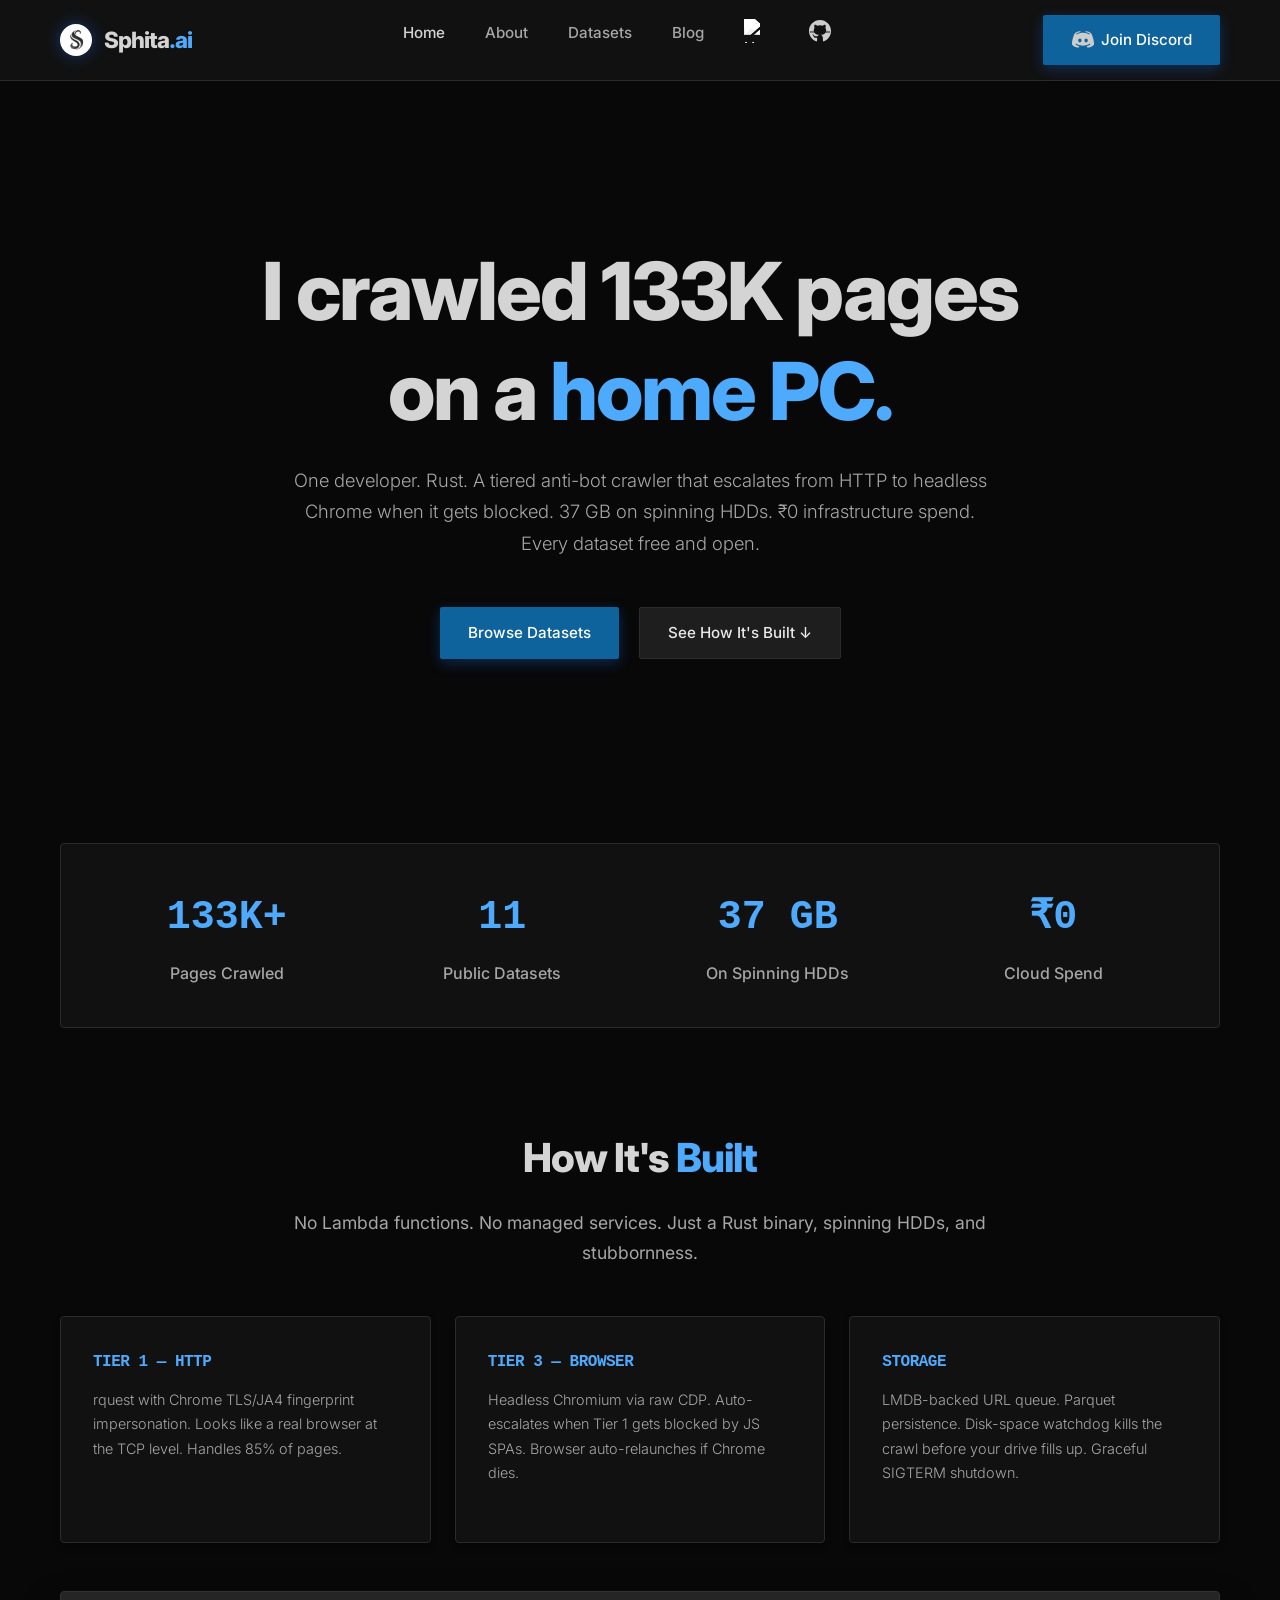
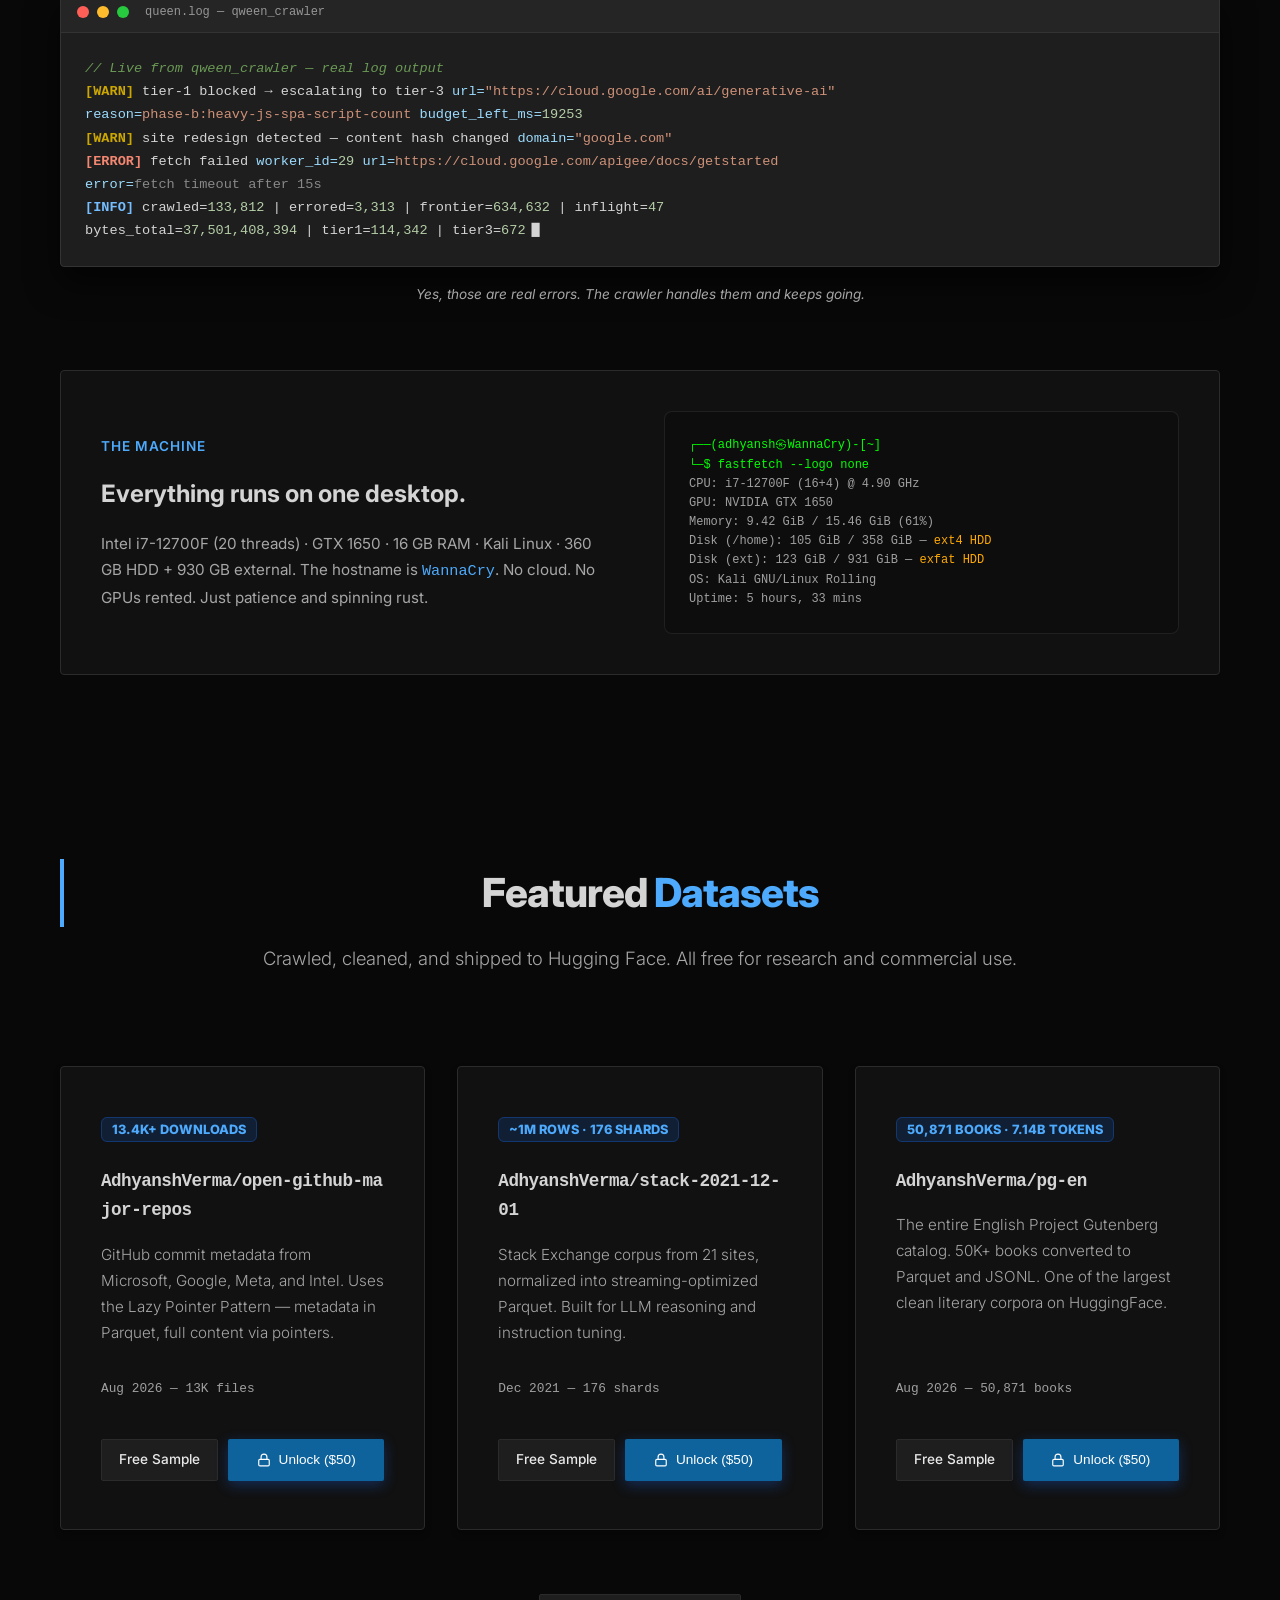
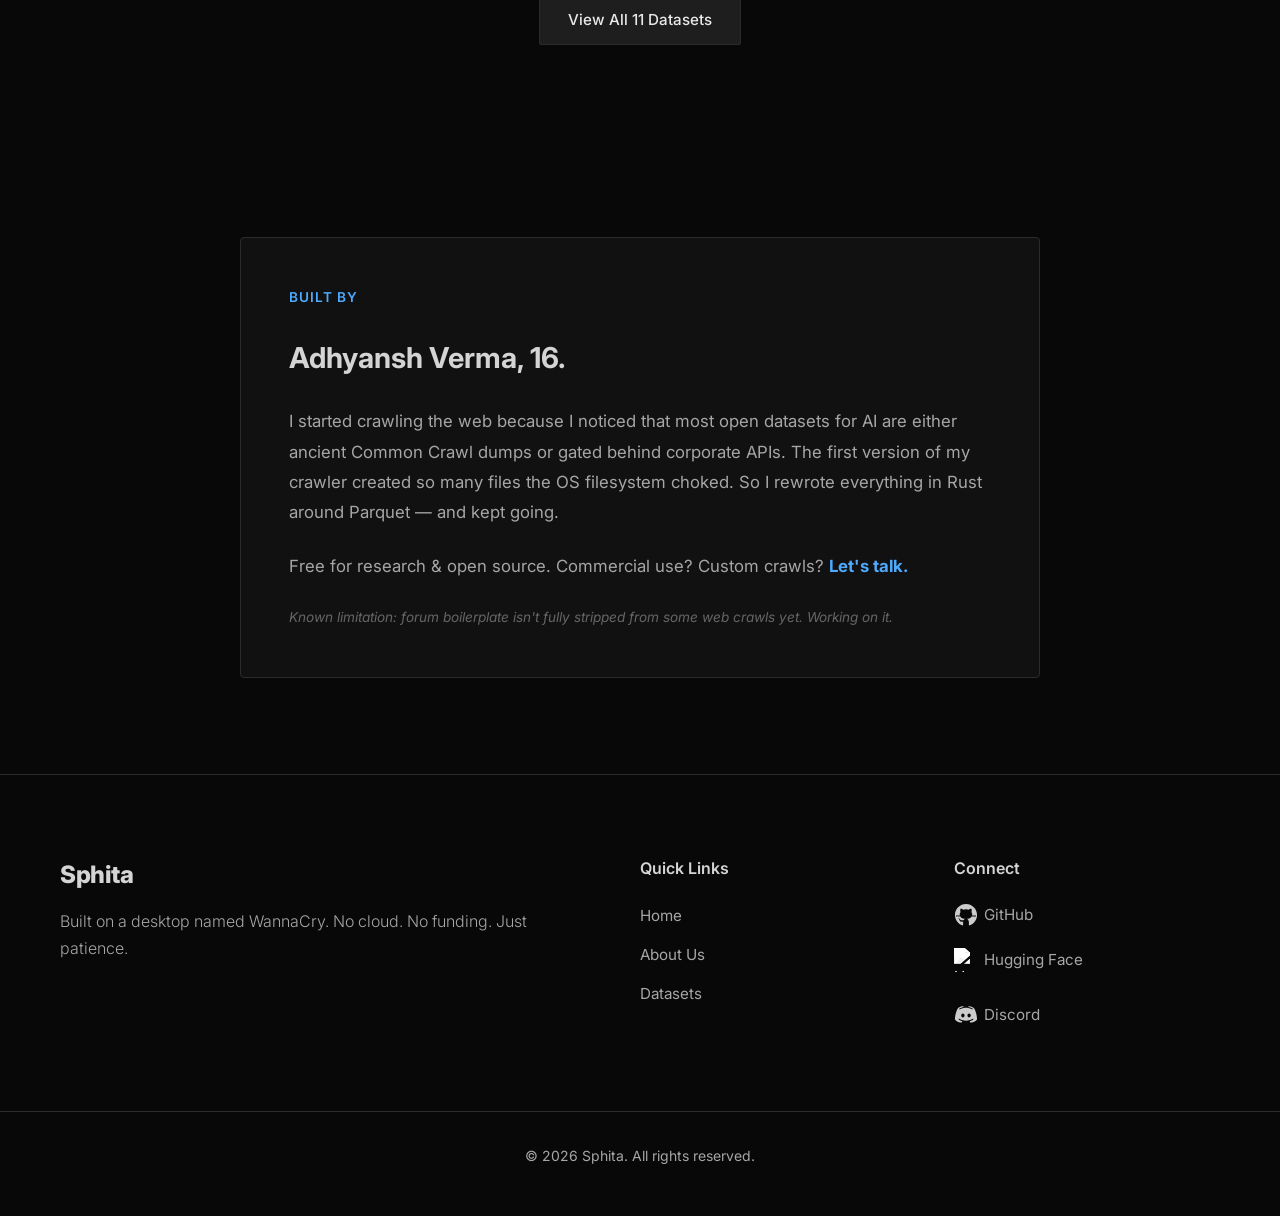
==== commit 34cd6915: "style: Apply pure Dark VS Code theme globally (darker backgrounds, flat panels, square borders)" ====
--- a/index.html
+++ b/index.html
@@ -91,7 +91,7 @@
 
         <!-- STATS BAR — Real, Asymmetric, Linked -->
         <section class="container" style="padding: 4rem 20px 0; position: relative; z-index: 2;">
-            <div style="display: grid; grid-template-columns: repeat(auto-fit, minmax(180px, 1fr)); gap: 1.5rem; text-align: center; background: rgba(255,255,255,0.03); border: var(--glass-border); border-radius: 16px; padding: 2.5rem; backdrop-filter: blur(10px);">
+            <div style="display: grid; grid-template-columns: repeat(auto-fit, minmax(180px, 1fr)); gap: 1.5rem; text-align: center; background: var(--bg-card); border: var(--glass-border); border-radius: 4px; padding: 2.5rem; ">
                 <a href="datasets.html" style="text-decoration: none;">
                     <h2 style="font-size: 2.5rem; color: var(--accent-blue); font-weight: 800; margin-bottom: 0.5rem; font-family: monospace;"><span class="stat-number" data-target="133" data-suffix="K+">0</span></h2>
                     <p style="color: var(--text-secondary); font-weight: 500;">Pages Crawled</p>
@@ -157,7 +157,7 @@
 
         <!-- THE MACHINE -->
         <section class="container" style="padding: 0 20px 4rem; position: relative; z-index: 2;">
-            <div style="background: rgba(255,255,255,0.02); border: var(--glass-border); border-radius: 16px; padding: 2.5rem; display: grid; grid-template-columns: 1fr 1fr; gap: 3rem; align-items: center;" class="machine-grid">
+            <div style="background: var(--bg-card); border: var(--glass-border); border-radius: 4px; padding: 2.5rem; display: grid; grid-template-columns: 1fr 1fr; gap: 3rem; align-items: center;" class="machine-grid">
                 <div>
                     <p style="color: var(--accent-blue); font-weight: 600; font-size: 0.85rem; text-transform: uppercase; letter-spacing: 1px; margin-bottom: 1rem;">The Machine</p>
                     <h3 style="font-size: 1.5rem; margin-bottom: 1rem; font-weight: 700;">Everything runs on one desktop.</h3>
@@ -221,7 +221,7 @@
 
         <!-- BUILT BY — The Founder -->
         <section class="container" style="padding: 4rem 20px 6rem; position: relative; z-index: 2;">
-            <div style="background: rgba(255,255,255,0.02); border: var(--glass-border); border-radius: 16px; padding: 3rem; max-width: 800px; margin: 0 auto;">
+            <div style="background: var(--bg-card); border: var(--glass-border); border-radius: 4px; padding: 3rem; max-width: 800px; margin: 0 auto;">
                 <p style="color: var(--accent-blue); font-weight: 600; font-size: 0.85rem; text-transform: uppercase; letter-spacing: 1px; margin-bottom: 1.5rem;">Built by</p>
                 <h3 style="font-size: 1.8rem; margin-bottom: 1.5rem; font-weight: 700;">Adhyansh Verma, 16.</h3>
                 <p style="color: var(--text-secondary); font-size: 1.05rem; line-height: 1.8; margin-bottom: 1.5rem;">I started crawling the web because I noticed that most open datasets for AI are either ancient Common Crawl dumps or gated behind corporate APIs. The first version of my crawler created so many files the OS filesystem choked. So I rewrote everything in Rust around Parquet — and kept going.</p>
--- a/assets/css/style.css
+++ b/assets/css/style.css
@@ -1,13 +1,13 @@
 :root {
-    --bg-dark: #000000;
-    --bg-card: #0a0a0f;
-    --bg-glass: rgba(255, 255, 255, 0.02);
-    --bg-glass-hover: rgba(255, 255, 255, 0.05);
-    --text-primary: #ffffff;
-    --text-secondary: #a1a1aa;
-    --accent-blue: #1971ff;
-    --border-color: rgba(255, 255, 255, 0.06);
-    --glass-border: 1px solid rgba(255, 255, 255, 0.08);
+    --bg-dark: #080808;
+    --bg-card: #111111;
+    --bg-glass: #141414;
+    --bg-glass-hover: #1e1e1e;
+    --text-primary: #d4d4d4;
+    --text-secondary: #a6a6a6;
+    --accent-blue: #4daafc;
+    --border-color: #2b2b2b;
+    --glass-border: 1px solid #2b2b2b;
 }
 
 * {
@@ -104,9 +104,9 @@
 /* Navbar - Glassmorphism */
 .navbar {
     border-bottom: var(--glass-border);
-    background: rgba(0, 0, 0, 0.4);
-    backdrop-filter: blur(24px);
-    -webkit-backdrop-filter: blur(24px);
+    background: var(--bg-card);
+    
+    -webkit-
     position: sticky;
     top: 0;
     z-index: 100;
@@ -186,7 +186,7 @@
     background: transparent;
     border: 1px solid rgba(255, 255, 255, 0.25); /* More visible border */
     color: rgba(255, 255, 255, 0.9);
-    backdrop-filter: blur(10px);
+    
 }
 
 .btn-outline:hover {
@@ -249,8 +249,8 @@
 .feature-card {
     background: var(--bg-card); /* Slightly lighter than page bg */
     border: var(--glass-border);
-    backdrop-filter: blur(20px);
-    -webkit-backdrop-filter: blur(20px);
+    
+    -webkit-
     border-radius: 16px;
     padding: 3rem 2.5rem;
     display: flex;
@@ -347,8 +347,8 @@
 .leadership-card {
     background: var(--bg-card);
     border: var(--glass-border);
-    backdrop-filter: blur(20px);
-    -webkit-backdrop-filter: blur(20px);
+    
+    -webkit-
     border-radius: 16px;
     padding: 2.5rem;
     margin-top: 2.5rem;
@@ -398,8 +398,8 @@
 footer {
     border-top: var(--glass-border);
     padding: 5rem 0 3rem;
-    background: rgba(0, 0, 0, 0.4);
-    backdrop-filter: blur(20px);
+    background: var(--bg-card);
+    
     position: relative;
     z-index: 2;
 }
@@ -488,8 +488,8 @@
         top: 80px;
         left: 0;
         width: 100%;
-        background: rgba(0, 0, 0, 0.95);
-        backdrop-filter: blur(24px);
+        background: var(--bg-card);
+        
         padding: 2rem;
         border-bottom: var(--glass-border);
     }
@@ -671,7 +671,7 @@
 }
 .prose img {
     max-width: 100%;
-    border-radius: 8px;
+    border-radius: 4px;
     border: 1px solid rgba(255,255,255,0.08);
     margin: 1rem 0;
 }
@@ -754,7 +754,7 @@
 .vscode-window {
     background: #1e1e1e;
     border: 1px solid #333333;
-    border-radius: 8px;
+    border-radius: 4px;
     overflow: hidden;
     box-shadow: 0 16px 32px rgba(0,0,0,0.6);
     font-family: 'Fira Code', 'Courier New', monospace;
@@ -819,8 +819,8 @@
     position: fixed;
     top: 0; left: 0; width: 100%; height: 100%;
     background: rgba(0, 0, 0, 0.75);
-    backdrop-filter: blur(8px);
-    -webkit-backdrop-filter: blur(8px);
+    
+    -webkit-
     z-index: 9999;
     display: none;
     align-items: center;
@@ -852,7 +852,7 @@
     margin-bottom: 1.25rem;
     background: rgba(255,255,255,0.03);
     border: 1px solid rgba(255,255,255,0.08);
-    border-radius: 8px;
+    border-radius: 4px;
     padding: 1.25rem;
 }
 .wallet-header {
@@ -897,3 +897,34 @@
     padding-top: 1.5rem;
     font-size: 0.95rem;
 }
+
+/* Overrides for VS Code Pure Dark Theme */
+.feature-card, .dataset-card, .blog-card, .leadership-card {
+    background: #111111 !important;
+    border: 1px solid #2b2b2b !important;
+    border-radius: 4px !important;
+    box-shadow: 0 4px 6px rgba(0,0,0,0.3) !important;
+}
+.btn-primary {
+    background: #0e639c !important;
+    color: #ffffff !important;
+    border-radius: 2px !important;
+}
+.btn-primary:hover {
+    background: #1177bb !important;
+}
+.btn-outline {
+    border: 1px solid #2b2b2b !important;
+    background: #1e1e1e !important;
+    border-radius: 2px !important;
+}
+.btn-outline:hover {
+    background: #2b2b2b !important;
+}
+body, main, footer {
+    background: #080808 !important;
+}
+.navbar {
+    background: #111111 !important;
+    border-bottom: 1px solid #2b2b2b !important;
+}
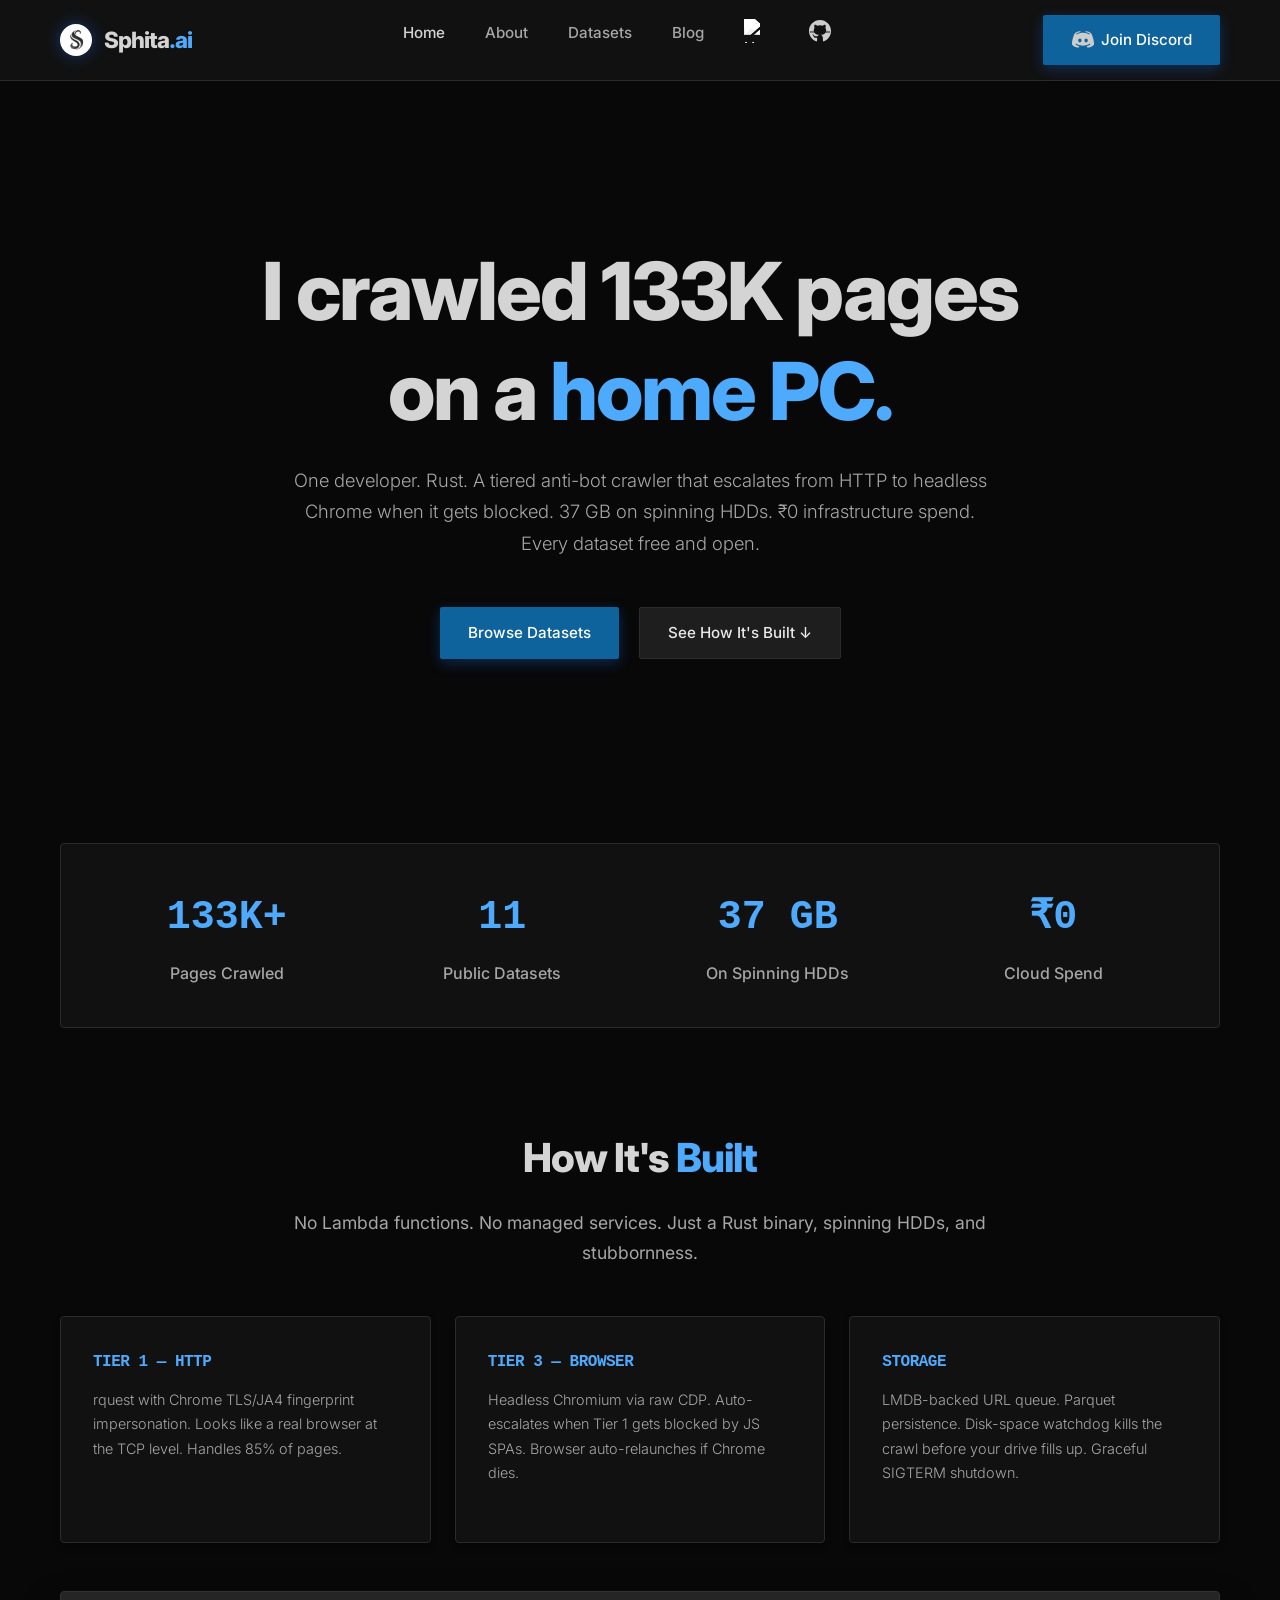
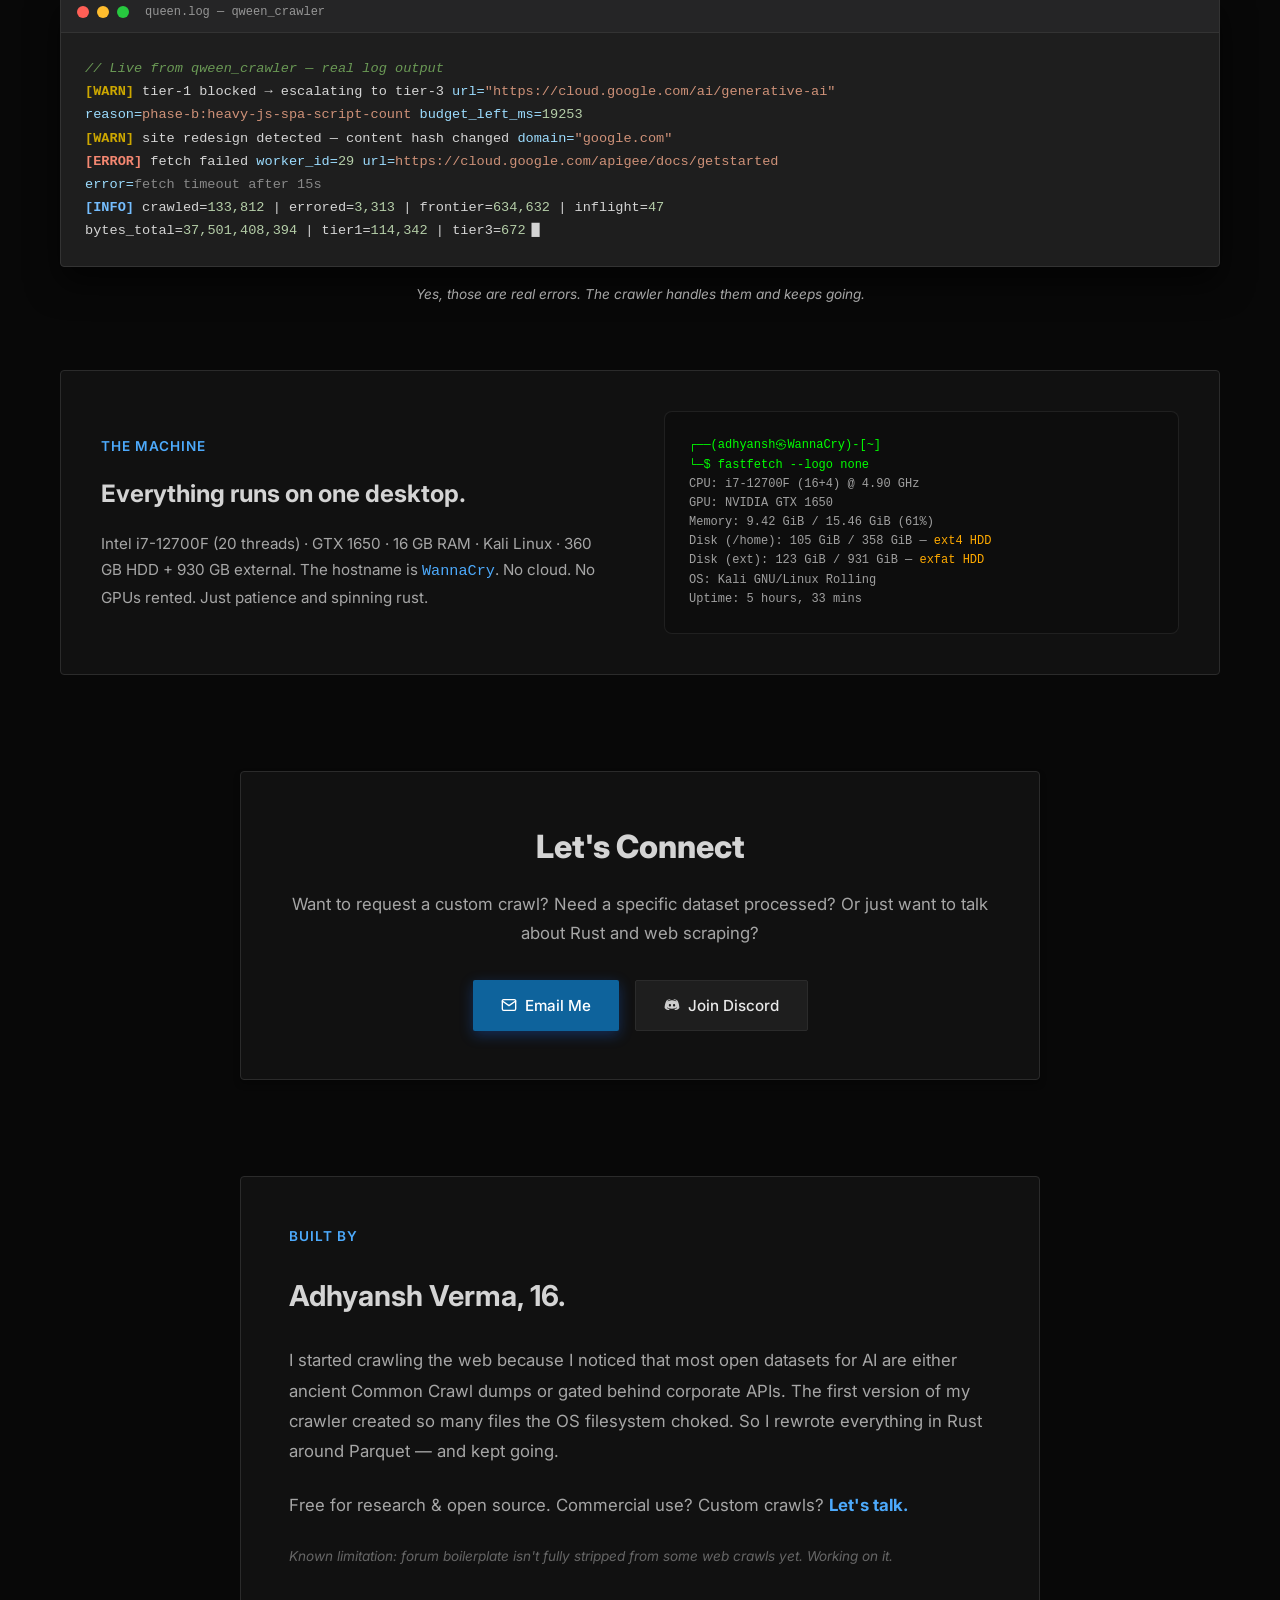
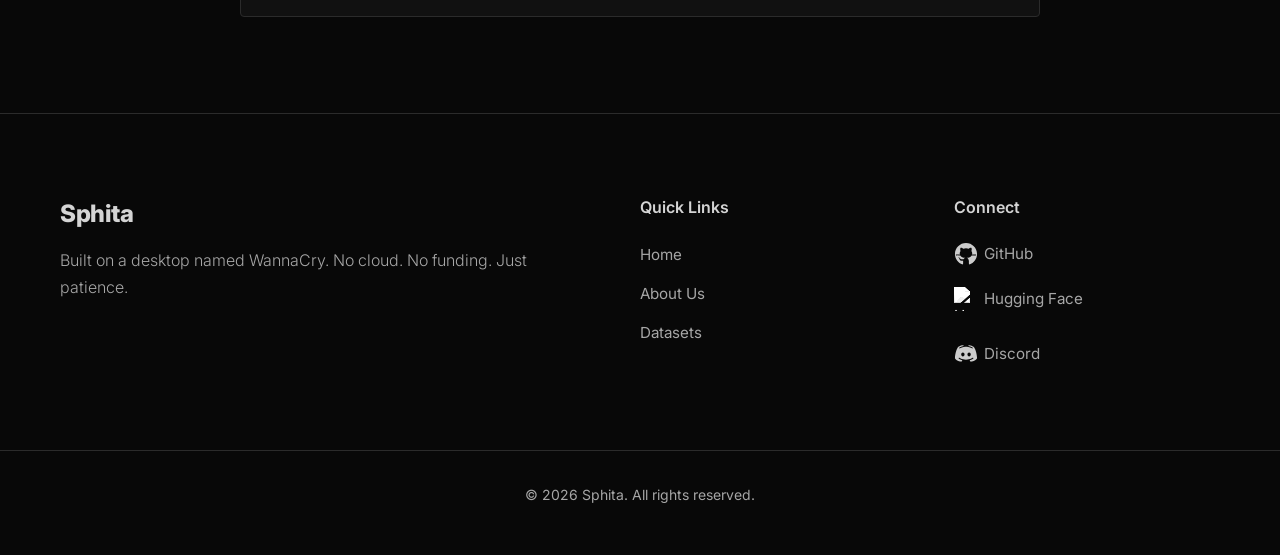
==== commit ffaef769: "refactor: Remove featured datasets from homepage and replace with clean Contact section" ====
--- a/index.html
+++ b/index.html
@@ -177,48 +177,22 @@
             </div>
         </section>
 
-        <!-- FEATURED DATASETS -->
-        <section class="features container">
-            <div class="text-block" style="max-width: 100%; margin-bottom: 2rem; grid-column: 1 / -1; text-align: center;">
-                <h2 style="font-size: 2.5rem; font-weight: 800; letter-spacing: -1px; margin-bottom: 1rem;">Featured <span style="color: var(--accent-blue);">Datasets</span></h2>
-                <p style="color: var(--text-secondary); font-size: 1.15rem;">Crawled, cleaned, and shipped to Hugging Face. All free for research and commercial use.</p>
-            </div>
-            
-            <div class="feature-card">
-                <div class="icon" style="margin-bottom: 1.5rem;">
-                    <span style="background: rgba(25, 113, 255, 0.15); color: var(--accent-blue); padding: 4px 10px; border-radius: 6px; font-size: 0.8rem; font-weight: 800; border: 1px solid rgba(25, 113, 255, 0.3);">13.4K+ DOWNLOADS</span>
-                </div>
-                <h3 style="font-family: monospace; font-size: 1.1rem; word-break: break-all;">AdhyanshVerma/open-github-major-repos</h3>
-                <p style="font-size: 0.95rem;">GitHub commit metadata from Microsoft, Google, Meta, and Intel. Uses the Lazy Pointer Pattern — metadata in Parquet, full content via pointers.</p>
-                <div style="margin-bottom: 1rem; margin-top: 0.5rem; font-size: 0.8rem; color: #a0a0a0; font-family: monospace;">Aug 2026 — 13K files</div>
-                <div style="display: flex; gap: 10px; margin-top: 1.5rem;"><a href="dataset.html?id=AdhyanshVerma/open-github-major-repos" class="btn btn-outline" style="padding: 0.5rem 1rem; font-size: 0.85rem; flex: 1; text-align: center;">Free Sample</a><button onclick="openCryptoModal()" class="btn btn-primary" style="padding: 0.5rem 1rem; font-size: 0.85rem; flex: 1.5; display: flex; align-items: center; justify-content: center; gap: 8px;"><svg xmlns="http://www.w3.org/2000/svg" width="14" height="14" viewBox="0 0 24 24" fill="none" stroke="currentColor" stroke-width="2" stroke-linecap="round" stroke-linejoin="round"><rect x="3" y="11" width="18" height="11" rx="2" ry="2"></rect><path d="M7 11V7a5 5 0 0 1 10 0v4"></path></svg> Unlock ($50)</button></div>
-            </div>
-            
-            <div class="feature-card">
-                <div class="icon" style="margin-bottom: 1.5rem;">
-                    <span style="background: rgba(25, 113, 255, 0.15); color: var(--accent-blue); padding: 4px 10px; border-radius: 6px; font-size: 0.8rem; font-weight: 800; border: 1px solid rgba(25, 113, 255, 0.3);">~1M ROWS · 176 SHARDS</span>
-                </div>
-                <h3 style="font-family: monospace; font-size: 1.1rem; word-break: break-all;">AdhyanshVerma/stack-2021-12-01</h3>
-                <p style="font-size: 0.95rem;">Stack Exchange corpus from 21 sites, normalized into streaming-optimized Parquet. Built for LLM reasoning and instruction tuning.</p>
-                <div style="margin-bottom: 1rem; margin-top: 0.5rem; font-size: 0.8rem; color: #a0a0a0; font-family: monospace;">Dec 2021 — 176 shards</div>
-                <div style="display: flex; gap: 10px; margin-top: 1.5rem;"><a href="dataset.html?id=AdhyanshVerma/stack-2021-12-01" class="btn btn-outline" style="padding: 0.5rem 1rem; font-size: 0.85rem; flex: 1; text-align: center;">Free Sample</a><button onclick="openCryptoModal()" class="btn btn-primary" style="padding: 0.5rem 1rem; font-size: 0.85rem; flex: 1.5; display: flex; align-items: center; justify-content: center; gap: 8px;"><svg xmlns="http://www.w3.org/2000/svg" width="14" height="14" viewBox="0 0 24 24" fill="none" stroke="currentColor" stroke-width="2" stroke-linecap="round" stroke-linejoin="round"><rect x="3" y="11" width="18" height="11" rx="2" ry="2"></rect><path d="M7 11V7a5 5 0 0 1 10 0v4"></path></svg> Unlock ($50)</button></div>
-            </div>
-            
-            <div class="feature-card">
-                <div class="icon" style="margin-bottom: 1.5rem;">
-                    <span style="background: rgba(25, 113, 255, 0.15); color: var(--accent-blue); padding: 4px 10px; border-radius: 6px; font-size: 0.8rem; font-weight: 800; border: 1px solid rgba(25, 113, 255, 0.3);">50,871 BOOKS · 7.14B TOKENS</span>
-                </div>
-                <h3 style="font-family: monospace; font-size: 1.1rem; word-break: break-all;">AdhyanshVerma/pg-en</h3>
-                <p style="font-size: 0.95rem;">The entire English Project Gutenberg catalog. 50K+ books converted to Parquet and JSONL. One of the largest clean literary corpora on HuggingFace.</p>
-                <div style="margin-bottom: 1rem; margin-top: 0.5rem; font-size: 0.8rem; color: #a0a0a0; font-family: monospace;">Aug 2026 — 50,871 books</div>
-                <div style="display: flex; gap: 10px; margin-top: 1.5rem;"><a href="dataset.html?id=AdhyanshVerma/pg-en" class="btn btn-outline" style="padding: 0.5rem 1rem; font-size: 0.85rem; flex: 1; text-align: center;">Free Sample</a><button onclick="openCryptoModal()" class="btn btn-primary" style="padding: 0.5rem 1rem; font-size: 0.85rem; flex: 1.5; display: flex; align-items: center; justify-content: center; gap: 8px;"><svg xmlns="http://www.w3.org/2000/svg" width="14" height="14" viewBox="0 0 24 24" fill="none" stroke="currentColor" stroke-width="2" stroke-linecap="round" stroke-linejoin="round"><rect x="3" y="11" width="18" height="11" rx="2" ry="2"></rect><path d="M7 11V7a5 5 0 0 1 10 0v4"></path></svg> Unlock ($50)</button></div>
-            </div>
-            
-            <div style="grid-column: 1 / -1; text-align: center; margin-top: 2rem;">
-                <a href="datasets.html" class="btn btn-outline">View All 11 Datasets</a>
-            </div>
-        </section>
-
+
+        <!-- CONTACT & CONNECT -->
+        <section class="container" style="padding: 2rem 20px 2rem; position: relative; z-index: 2; text-align: center;">
+            <div style="background: #111111; border: 1px solid #2b2b2b; border-radius: 4px; padding: 3rem; max-width: 800px; margin: 0 auto; box-shadow: 0 4px 6px rgba(0,0,0,0.3);">
+                <h2 style="font-size: 2rem; font-weight: 800; margin-bottom: 1rem;">Let's Connect</h2>
+                <p style="color: var(--text-secondary); font-size: 1.05rem; margin-bottom: 2rem;">Want to request a custom crawl? Need a specific dataset processed? Or just want to talk about Rust and web scraping?</p>
+                <div style="display: flex; gap: 1rem; justify-content: center; flex-wrap: wrap;">
+                    <a href="mailto:adhyansh@your-email.com" class="btn btn-primary" style="display: flex; align-items: center; gap: 8px;">
+                        <svg xmlns="http://www.w3.org/2000/svg" width="16" height="16" viewBox="0 0 24 24" fill="none" stroke="currentColor" stroke-width="2" stroke-linecap="round" stroke-linejoin="round"><path d="M4 4h16c1.1 0 2 .9 2 2v12c0 1.1-.9 2-2 2H4c-1.1 0-2-.9-2-2V6c0-1.1.9-2 2-2z"></path><polyline points="22,6 12,13 2,6"></polyline></svg> Email Me
+                    </a>
+                    <a href="https://discord.gg/mz2hBN3k8p" target="_blank" class="btn btn-outline" style="display: flex; align-items: center; gap: 8px;">
+                        <img src="assets/svgs/icons8-discord.svg" style="width: 16px; filter: invert(0.8);" alt="Discord"> Join Discord
+                    </a>
+                </div>
+            </div>
+        </section>
         <!-- BUILT BY — The Founder -->
         <section class="container" style="padding: 4rem 20px 6rem; position: relative; z-index: 2;">
             <div style="background: var(--bg-card); border: var(--glass-border); border-radius: 4px; padding: 3rem; max-width: 800px; margin: 0 auto;">
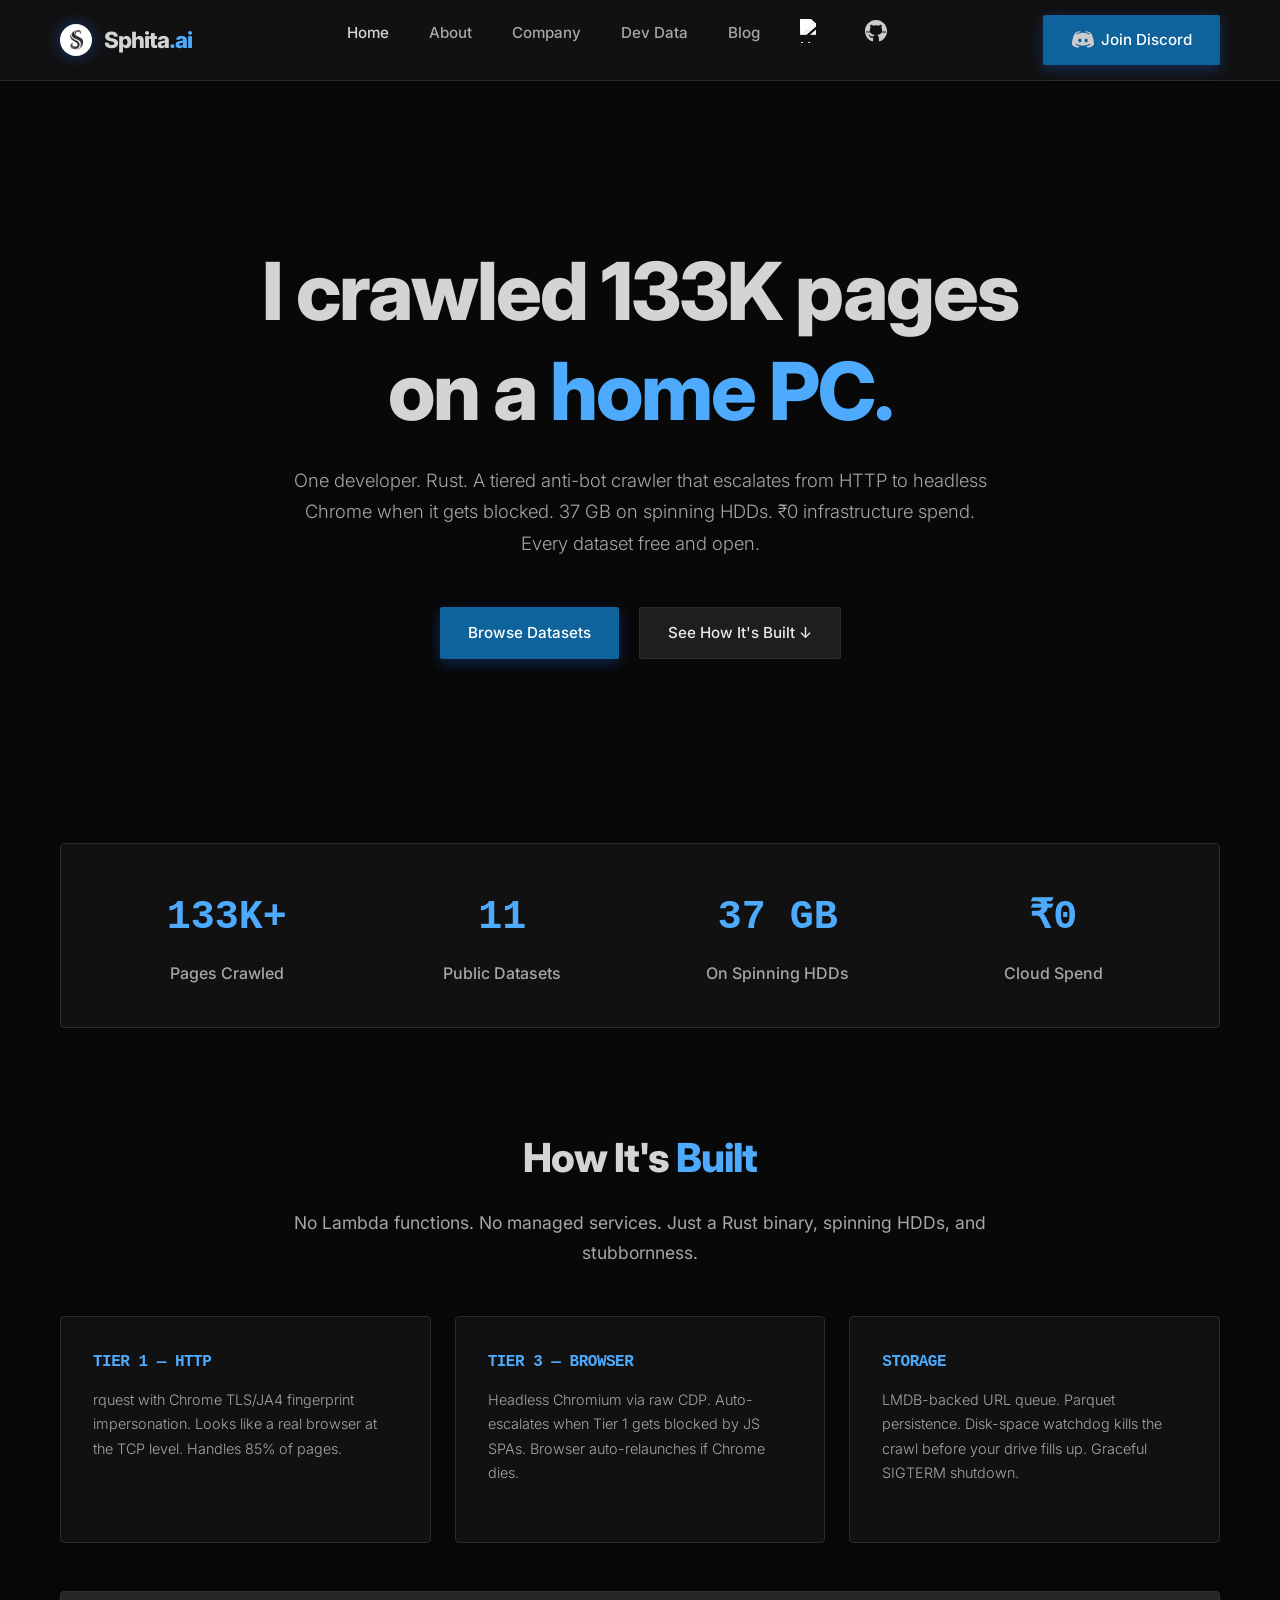
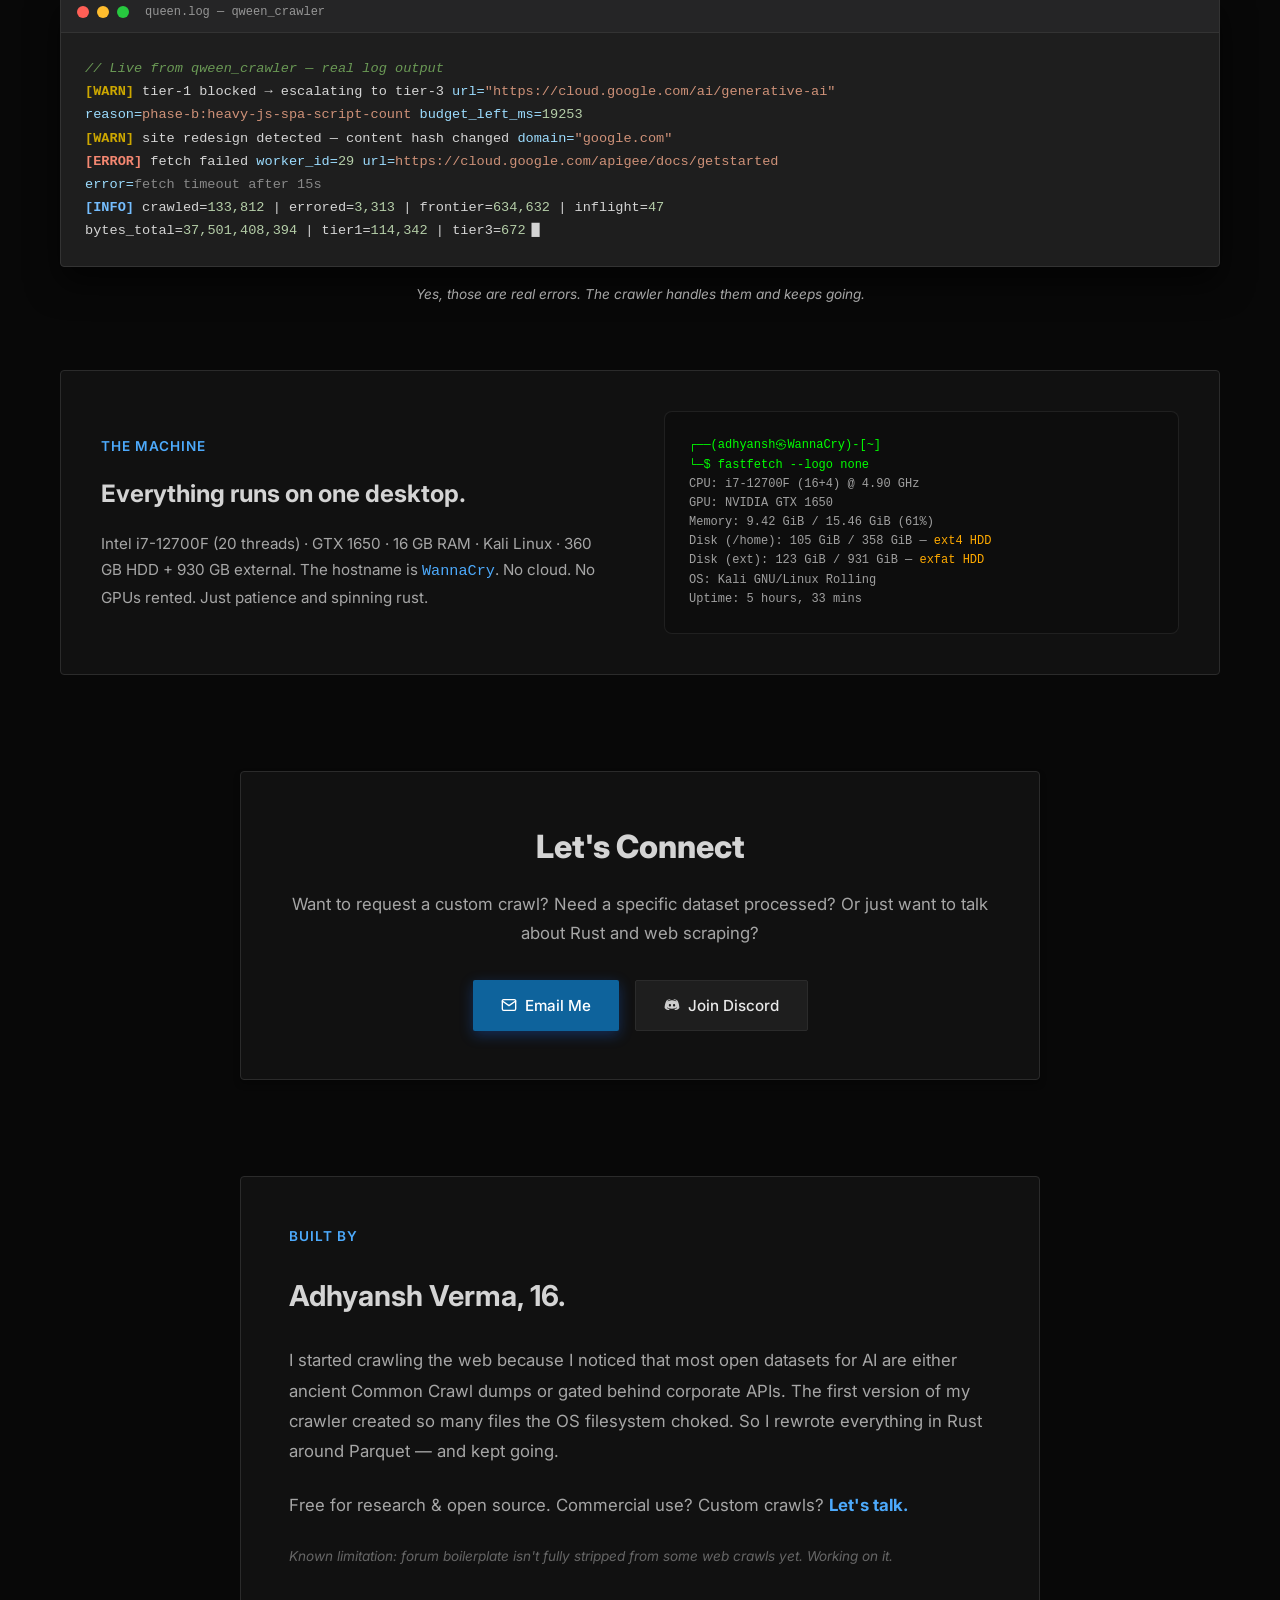
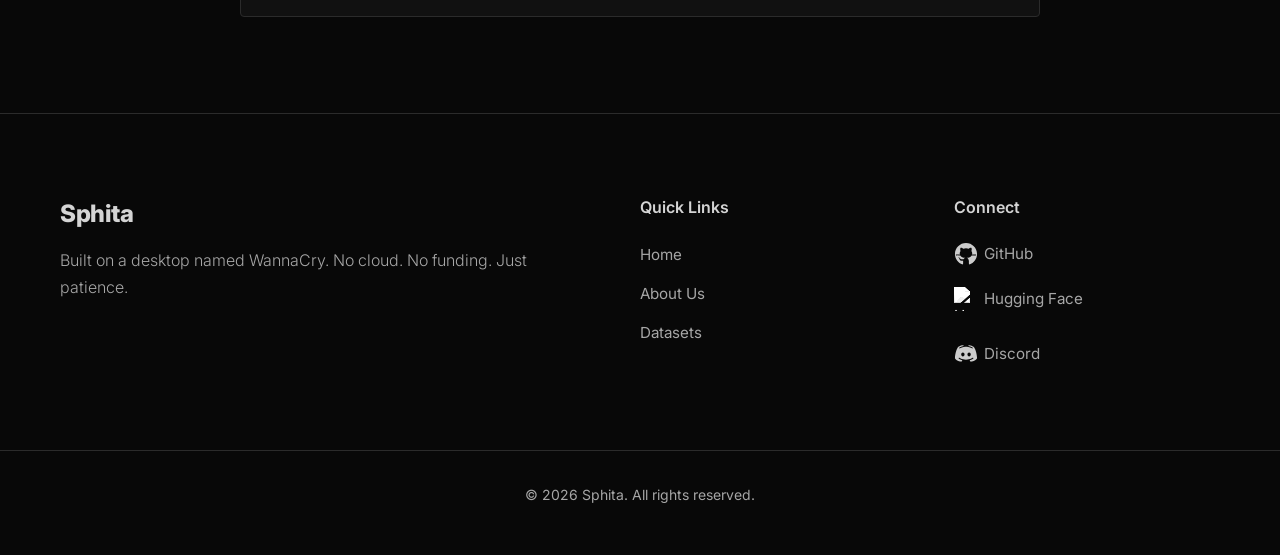
==== commit 73dbf909: "feat: Split datasets into Company (Sphita) and Dev (Adhyansh) pages" ====
--- a/index.html
+++ b/index.html
@@ -61,7 +61,8 @@
                 <ul class="nav-links">
                     <li><a href="index.html" class="active">Home</a></li>
                     <li><a href="about.html">About</a></li>
-                    <li><a href="datasets.html">Datasets</a></li>
+                    <li><a href="datasets.html">Company</a></li>
+                    <li><a href="datasets-adhyansh.html">Dev Data</a></li>
                     <li><a href="blogs.html">Blog</a></li>
                     <li><a href="https://huggingface.co/sphita" target="_blank" class="svg-link" title="Hugging Face"><img src="https://huggingface.co/datasets/huggingface/brand-assets/resolve/main/hf-logo-pirate.png" alt="Hugging Face" class="svg-icon icon-monochrome"></a></li>
                     <li><a href="https://github.com/sphita" target="_blank" class="svg-link" title="GitHub"><img src="assets/svgs/icons8-github.svg" alt="GitHub" class="svg-icon icon-invert"></a></li>
